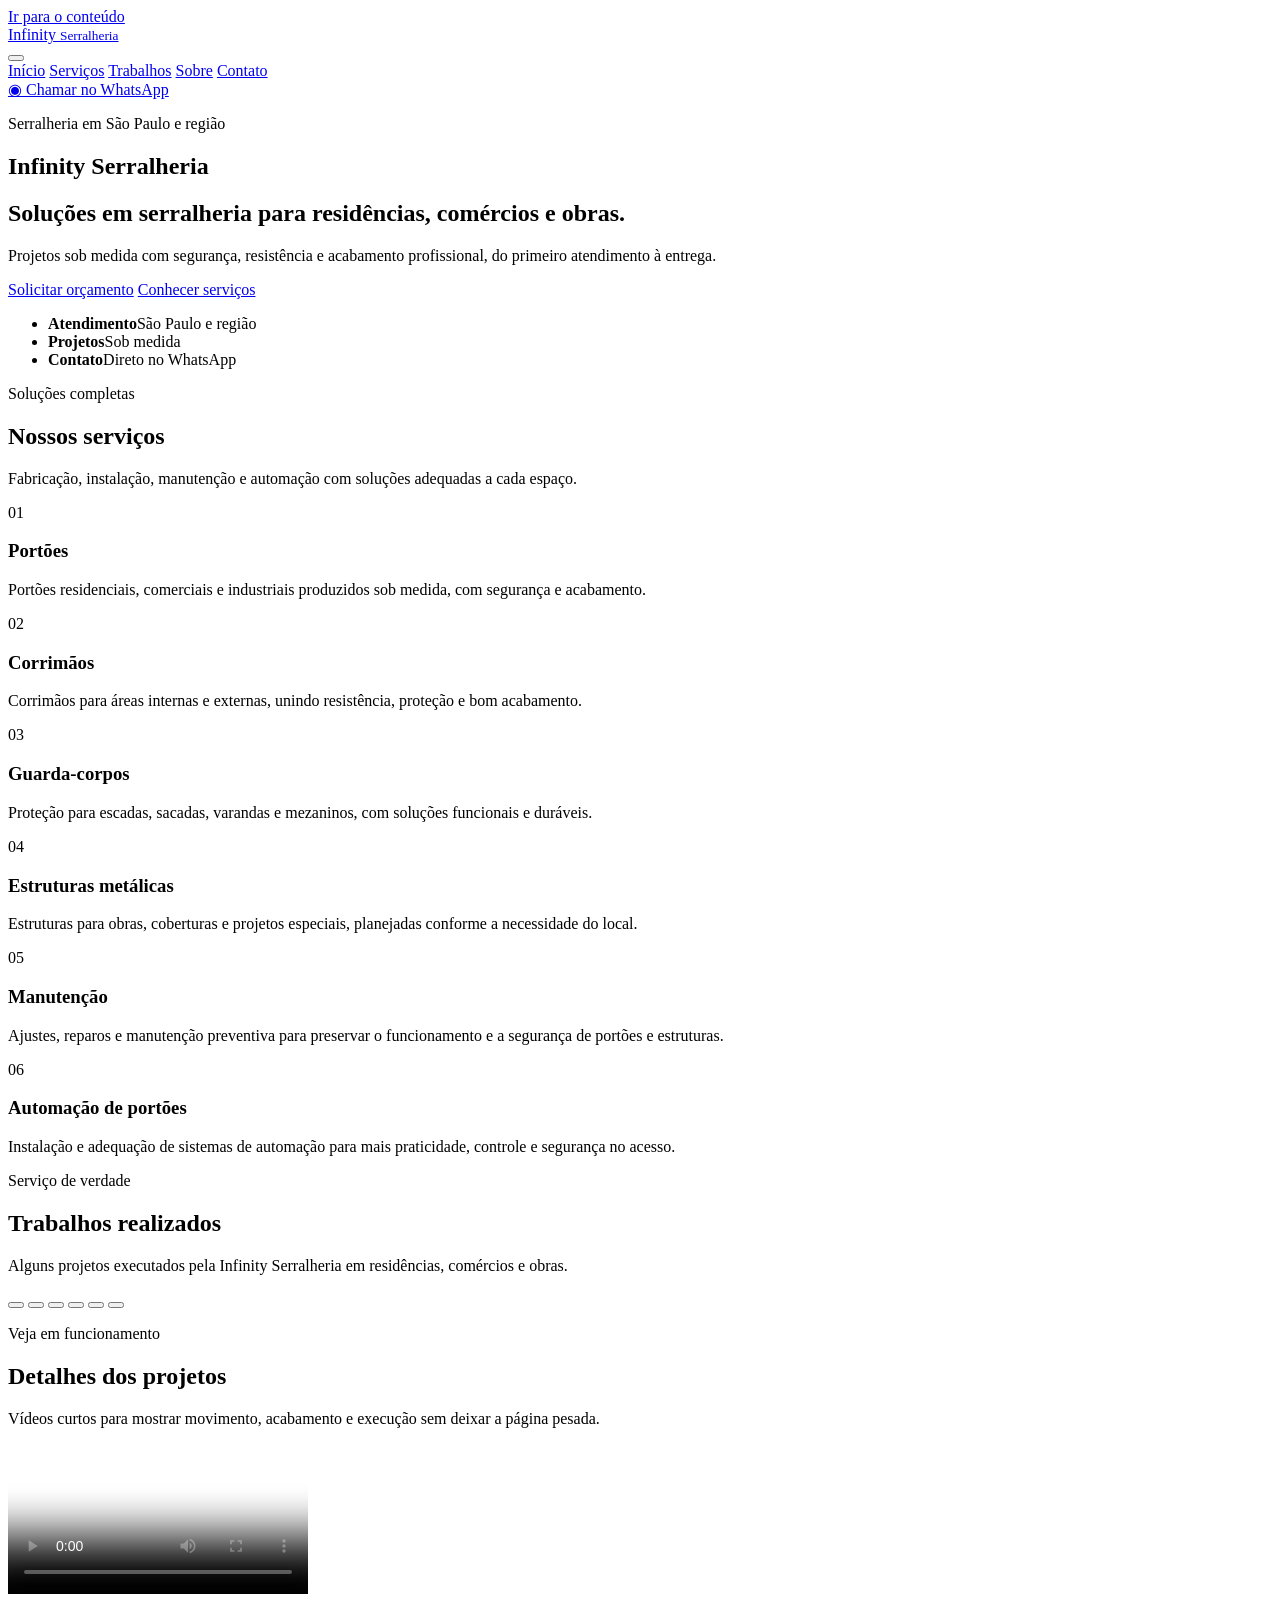
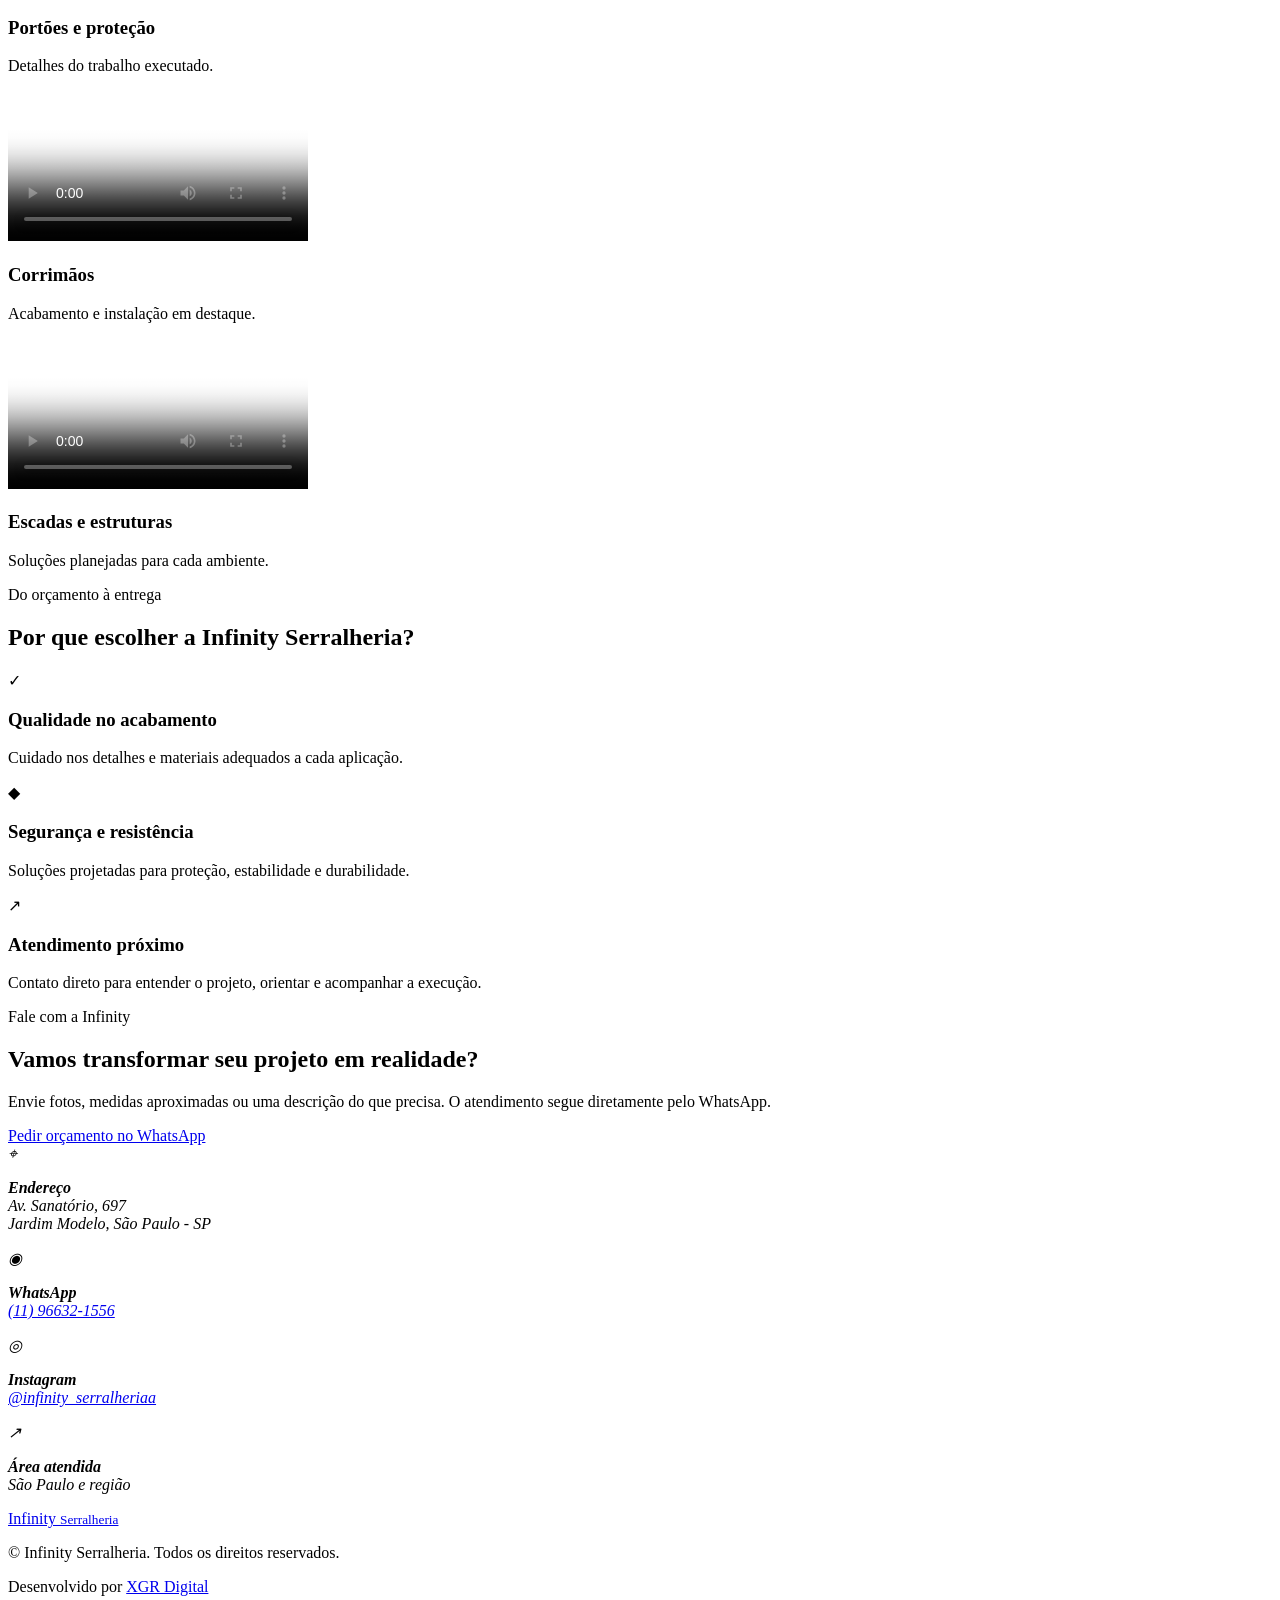
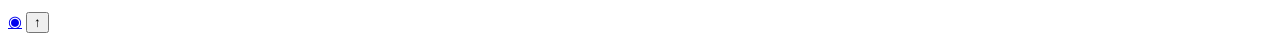
==== infinity-serralheria/index.html @ 60def014 "Cria estrutura inicial do site Infinity Serralheria" ====
<!DOCTYPE html>
<html lang="pt-BR">
<head>
  <meta charset="UTF-8">
  <meta name="viewport" content="width=device-width, initial-scale=1.0">
  <meta name="theme-color" content="#07131d">
  <meta name="description" content="Infinity Serralheria: portões, corrimãos, guarda-corpos, estruturas metálicas, manutenção e automação em São Paulo e região.">
  <meta name="robots" content="index, follow">

  <title>Infinity Serralheria | São Paulo e Região</title>

  <link rel="icon" href="assets/FaviconInfinity.png" type="image/png">
  <link rel="stylesheet" href="styles.css">

  <script type="application/ld+json">
  {
    "@context": "https://schema.org",
    "@type": "HomeAndConstructionBusiness",
    "name": "Infinity Serralheria",
    "image": "assets/LogoInfinity.png",
    "telephone": "+55 11 96632-1556",
    "address": {
      "@type": "PostalAddress",
      "streetAddress": "Av. Sanatório, 697",
      "addressLocality": "São Paulo",
      "addressRegion": "SP",
      "addressCountry": "BR"
    },
    "areaServed": "São Paulo e região",
    "sameAs": [
      "https://www.instagram.com/infinity_serralheriaa/"
    ]
  }
  </script>
</head>
<body>
  <a class="skip-link" href="#conteudo">Ir para o conteúdo</a>

  <header class="site-header" id="inicio">
    <div class="container header-inner">
      <a class="brand" href="#inicio" aria-label="Infinity Serralheria - início">
        <img src="assets/LogoInfinity.png" alt="Infinity Serralheria" onerror="this.style.display='none'; this.nextElementSibling.style.display='block';">
        <span class="brand-fallback">Infinity <small>Serralheria</small></span>
      </a>

      <button class="menu-toggle" type="button" aria-label="Abrir menu" aria-controls="menu-principal" aria-expanded="false">
        <span></span><span></span><span></span>
      </button>

      <nav class="main-nav" id="menu-principal" aria-label="Navegação principal">
        <a href="#inicio">Início</a>
        <a href="#servicos">Serviços</a>
        <a href="#trabalhos">Trabalhos</a>
        <a href="#sobre">Sobre</a>
        <a href="#contato">Contato</a>
      </nav>

      <a class="btn btn-whatsapp header-cta" href="https://wa.me/5511966321556?text=Olá%2C%20vim%20pelo%20site%20da%20Infinity%20Serralheria%20e%20gostaria%20de%20solicitar%20um%20orçamento." target="_blank" rel="noopener noreferrer">
        <span aria-hidden="true">◉</span> Chamar no WhatsApp
      </a>
    </div>
  </header>

  <main id="conteudo">
    <section class="hero" aria-labelledby="hero-title">
      <div class="hero-media" aria-hidden="true"></div>
      <div class="hero-overlay" aria-hidden="true"></div>

      <div class="container hero-content">
        <p class="eyebrow">Serralheria em São Paulo e região</p>
        <h1 id="hero-title">Infinity <span>Serralheria</span></h1>
        <h2>Soluções em serralheria para residências, comércios e obras.</h2>
        <p>Projetos sob medida com segurança, resistência e acabamento profissional, do primeiro atendimento à entrega.</p>

        <div class="hero-actions">
          <a class="btn btn-primary" href="https://wa.me/5511966321556?text=Olá%2C%20gostaria%20de%20solicitar%20um%20orçamento%20com%20a%20Infinity%20Serralheria." target="_blank" rel="noopener noreferrer">Solicitar orçamento</a>
          <a class="btn btn-outline" href="#servicos">Conhecer serviços</a>
        </div>

        <ul class="hero-highlights" aria-label="Diferenciais">
          <li><strong>Atendimento</strong><span>São Paulo e região</span></li>
          <li><strong>Projetos</strong><span>Sob medida</span></li>
          <li><strong>Contato</strong><span>Direto no WhatsApp</span></li>
        </ul>
      </div>
    </section>

    <section class="section services" id="servicos" aria-labelledby="services-title">
      <div class="container">
        <div class="section-heading">
          <p class="eyebrow">Soluções completas</p>
          <h2 id="services-title">Nossos serviços</h2>
          <p>Fabricação, instalação, manutenção e automação com soluções adequadas a cada espaço.</p>
        </div>

        <div class="services-grid">
          <article class="service-card">
            <div class="card-image">
              <img src="assets/portao2.jpg" alt="Portão metálico fabricado pela Infinity Serralheria" loading="lazy" onerror="this.remove(); this.parentElement.classList.add('missing');">
            </div>
            <div class="card-content">
              <span class="service-number">01</span>
              <h3>Portões</h3>
              <p>Portões residenciais, comerciais e industriais produzidos sob medida, com segurança e acabamento.</p>
            </div>
          </article>

          <article class="service-card">
            <div class="card-image">
              <img src="assets/corrimao1.jpg" alt="Corrimão metálico instalado pela Infinity Serralheria" loading="lazy" onerror="this.remove(); this.parentElement.classList.add('missing');">
            </div>
            <div class="card-content">
              <span class="service-number">02</span>
              <h3>Corrimãos</h3>
              <p>Corrimãos para áreas internas e externas, unindo resistência, proteção e bom acabamento.</p>
            </div>
          </article>

          <article class="service-card">
            <div class="card-image">
              <img src="assets/corrimao4.jpg" alt="Guarda-corpo e proteção metálica" loading="lazy" onerror="this.remove(); this.parentElement.classList.add('missing');">
            </div>
            <div class="card-content">
              <span class="service-number">03</span>
              <h3>Guarda-corpos</h3>
              <p>Proteção para escadas, sacadas, varandas e mezaninos, com soluções funcionais e duráveis.</p>
            </div>
          </article>

          <article class="service-card">
            <div class="card-image">
              <img src="assets/predio1.jpg" alt="Estrutura metálica em obra" loading="lazy" onerror="this.remove(); this.parentElement.classList.add('missing');">
            </div>
            <div class="card-content">
              <span class="service-number">04</span>
              <h3>Estruturas metálicas</h3>
              <p>Estruturas para obras, coberturas e projetos especiais, planejadas conforme a necessidade do local.</p>
            </div>
          </article>

          <article class="service-card service-card-wide">
            <div class="card-image">
              <img src="assets/portao6.jpg" alt="Manutenção de portão metálico" loading="lazy" onerror="this.remove(); this.parentElement.classList.add('missing');">
            </div>
            <div class="card-content">
              <span class="service-number">05</span>
              <h3>Manutenção</h3>
              <p>Ajustes, reparos e manutenção preventiva para preservar o funcionamento e a segurança de portões e estruturas.</p>
            </div>
          </article>

          <article class="service-card service-card-wide">
            <div class="card-image">
              <img src="assets/portao1.jpg" alt="Portão automático" loading="lazy" onerror="this.remove(); this.parentElement.classList.add('missing');">
            </div>
            <div class="card-content">
              <span class="service-number">06</span>
              <h3>Automação de portões</h3>
              <p>Instalação e adequação de sistemas de automação para mais praticidade, controle e segurança no acesso.</p>
            </div>
          </article>
        </div>
      </div>
    </section>

    <section class="section work-showcase" id="trabalhos" aria-labelledby="work-title">
      <div class="container">
        <div class="section-heading section-heading-left">
          <p class="eyebrow">Serviço de verdade</p>
          <h2 id="work-title">Trabalhos realizados</h2>
          <p>Alguns projetos executados pela Infinity Serralheria em residências, comércios e obras.</p>
        </div>

        <div class="gallery-grid">
          <button class="gallery-item gallery-item-large" type="button" data-full="assets/portao1.jpg" aria-label="Ampliar foto de portão">
            <img src="assets/portao1.jpg" alt="Portão metálico moderno" loading="lazy" onerror="this.remove(); this.parentElement.classList.add('missing');">
          </button>
          <button class="gallery-item" type="button" data-full="assets/portao3.jpg" aria-label="Ampliar foto de portão">
            <img src="assets/portao3.jpg" alt="Portão residencial" loading="lazy" onerror="this.remove(); this.parentElement.classList.add('missing');">
          </button>
          <button class="gallery-item" type="button" data-full="assets/corrimao2.jpg" aria-label="Ampliar foto de corrimão">
            <img src="assets/corrimao2.jpg" alt="Corrimão em escada" loading="lazy" onerror="this.remove(); this.parentElement.classList.add('missing');">
          </button>
          <button class="gallery-item" type="button" data-full="assets/portao4.jpg" aria-label="Ampliar foto de portão">
            <img src="assets/portao4.jpg" alt="Portão de imóvel em São Paulo" loading="lazy" onerror="this.remove(); this.parentElement.classList.add('missing');">
          </button>
          <button class="gallery-item" type="button" data-full="assets/corrimao3.jpg" aria-label="Ampliar foto de guarda-corpo">
            <img src="assets/corrimao3.jpg" alt="Guarda-corpo metálico" loading="lazy" onerror="this.remove(); this.parentElement.classList.add('missing');">
          </button>
          <button class="gallery-item gallery-item-wide" type="button" data-full="assets/portao5.jpg" aria-label="Ampliar foto de portão">
            <img src="assets/portao5.jpg" alt="Portão e estrutura metálica" loading="lazy" onerror="this.remove(); this.parentElement.classList.add('missing');">
          </button>
        </div>
      </div>
    </section>

    <section class="section video-section" aria-labelledby="video-title">
      <div class="container">
        <div class="section-heading">
          <p class="eyebrow">Veja em funcionamento</p>
          <h2 id="video-title">Detalhes dos projetos</h2>
          <p>Vídeos curtos para mostrar movimento, acabamento e execução sem deixar a página pesada.</p>
        </div>

        <div class="video-grid">
          <article class="video-card">
            <video controls playsinline preload="none" poster="assets/portao2.jpg" aria-label="Vídeo de portão e cerca">
              <source data-src="assets/videocerca.mp4" type="video/mp4">
              Seu navegador não suporta vídeos HTML5.
            </video>
            <div><h3>Portões e proteção</h3><p>Detalhes do trabalho executado.</p></div>
          </article>

          <article class="video-card">
            <video controls playsinline preload="none" poster="assets/corrimao1.jpg" aria-label="Vídeo de corrimão">
              <source data-src="assets/videocorrimao.mp4" type="video/mp4">
              Seu navegador não suporta vídeos HTML5.
            </video>
            <div><h3>Corrimãos</h3><p>Acabamento e instalação em destaque.</p></div>
          </article>

          <article class="video-card">
            <video controls playsinline preload="none" poster="assets/corrimao4.jpg" aria-label="Vídeo de escadas">
              <source data-src="assets/videoescadas.mp4" type="video/mp4">
              Seu navegador não suporta vídeos HTML5.
            </video>
            <div><h3>Escadas e estruturas</h3><p>Soluções planejadas para cada ambiente.</p></div>
          </article>
        </div>
      </div>
    </section>

    <section class="section benefits" id="sobre" aria-labelledby="benefits-title">
      <div class="container">
        <div class="section-heading">
          <p class="eyebrow">Do orçamento à entrega</p>
          <h2 id="benefits-title">Por que escolher a Infinity Serralheria?</h2>
        </div>

        <div class="benefits-grid">
          <article>
            <span class="benefit-icon" aria-hidden="true">✓</span>
            <h3>Qualidade no acabamento</h3>
            <p>Cuidado nos detalhes e materiais adequados a cada aplicação.</p>
          </article>
          <article>
            <span class="benefit-icon" aria-hidden="true">◆</span>
            <h3>Segurança e resistência</h3>
            <p>Soluções projetadas para proteção, estabilidade e durabilidade.</p>
          </article>
          <article>
            <span class="benefit-icon" aria-hidden="true">↗</span>
            <h3>Atendimento próximo</h3>
            <p>Contato direto para entender o projeto, orientar e acompanhar a execução.</p>
          </article>
        </div>
      </div>
    </section>

    <section class="section cta-section" id="contato" aria-labelledby="cta-title">
      <div class="container cta-grid">
        <div>
          <p class="eyebrow">Fale com a Infinity</p>
          <h2 id="cta-title">Vamos transformar seu projeto em realidade?</h2>
          <p>Envie fotos, medidas aproximadas ou uma descrição do que precisa. O atendimento segue diretamente pelo WhatsApp.</p>
          <a class="btn btn-primary btn-large" href="https://wa.me/5511966321556?text=Olá%2C%20vim%20pelo%20site%20da%20Infinity%20Serralheria.%20Gostaria%20de%20solicitar%20um%20orçamento." target="_blank" rel="noopener noreferrer">Pedir orçamento no WhatsApp</a>
        </div>

        <address class="contact-card">
          <div>
            <span aria-hidden="true">⌖</span>
            <p><strong>Endereço</strong><br>Av. Sanatório, 697<br>Jardim Modelo, São Paulo - SP</p>
          </div>
          <div>
            <span aria-hidden="true">◉</span>
            <p><strong>WhatsApp</strong><br><a href="https://wa.me/5511966321556" target="_blank" rel="noopener noreferrer">(11) 96632-1556</a></p>
          </div>
          <div>
            <span aria-hidden="true">◎</span>
            <p><strong>Instagram</strong><br><a href="https://www.instagram.com/infinity_serralheriaa/" target="_blank" rel="noopener noreferrer">@infinity_serralheriaa</a></p>
          </div>
          <div>
            <span aria-hidden="true">↗</span>
            <p><strong>Área atendida</strong><br>São Paulo e região</p>
          </div>
        </address>
      </div>
    </section>
  </main>

  <footer class="site-footer">
    <div class="container footer-inner">
      <a class="brand footer-brand" href="#inicio" aria-label="Voltar ao início">
        <img src="assets/LogoInfinity.png" alt="Infinity Serralheria" onerror="this.style.display='none'; this.nextElementSibling.style.display='block';">
        <span class="brand-fallback">Infinity <small>Serralheria</small></span>
      </a>
      <p>© <span id="current-year"></span> Infinity Serralheria. Todos os direitos reservados.</p>
      <p class="credit">Desenvolvido por <a href="https://xgreat.com.br" target="_blank" rel="noopener noreferrer">XGR Digital</a></p>
    </div>
  </footer>

  <a class="floating-whatsapp" href="https://wa.me/5511966321556?text=Olá%2C%20vim%20pelo%20site%20da%20Infinity%20Serralheria." target="_blank" rel="noopener noreferrer" aria-label="Chamar a Infinity Serralheria no WhatsApp">◉</a>
  <button class="back-to-top" type="button" aria-label="Voltar ao topo">↑</button>

  <dialog class="lightbox" aria-label="Visualização ampliada da imagem">
    <button class="lightbox-close" type="button" aria-label="Fechar imagem">×</button>
    <img src="" alt="Trabalho ampliado da Infinity Serralheria">
  </dialog>

  <script src="script.js"></script>
</body>
</html>
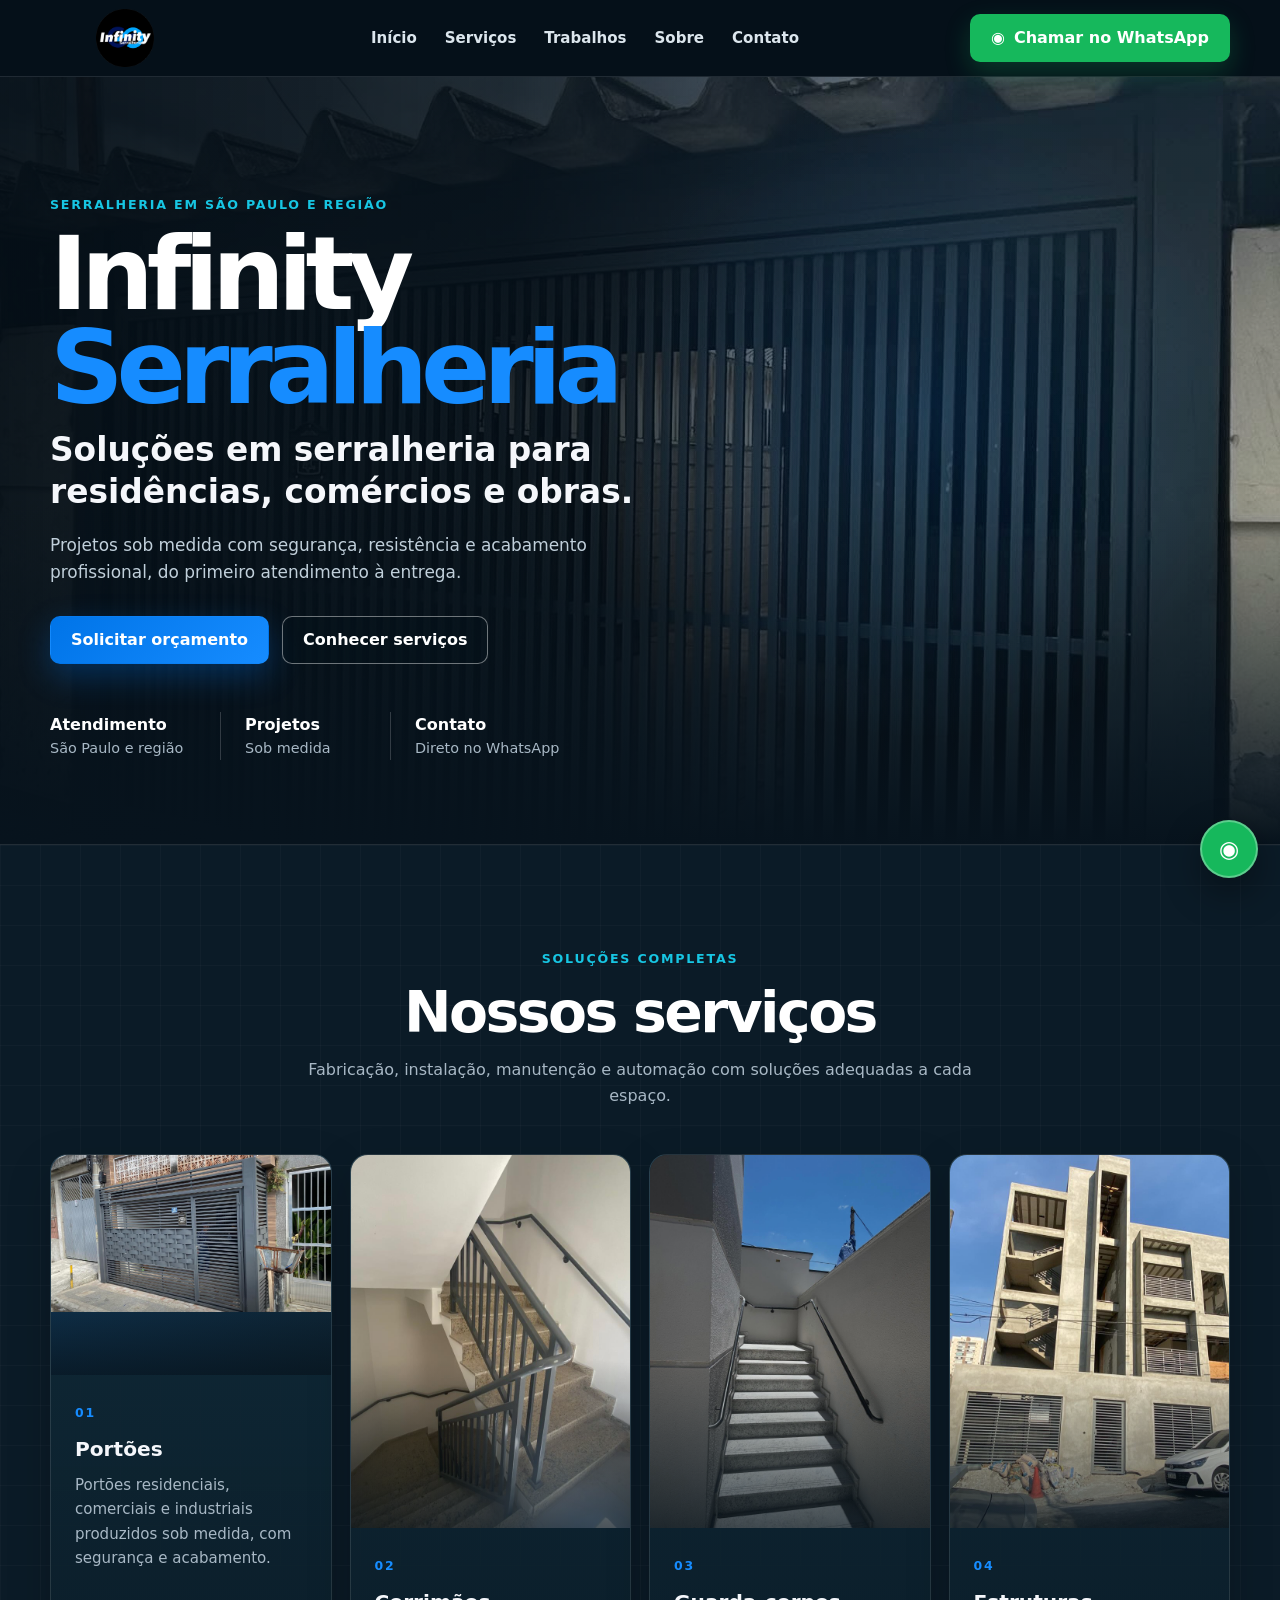
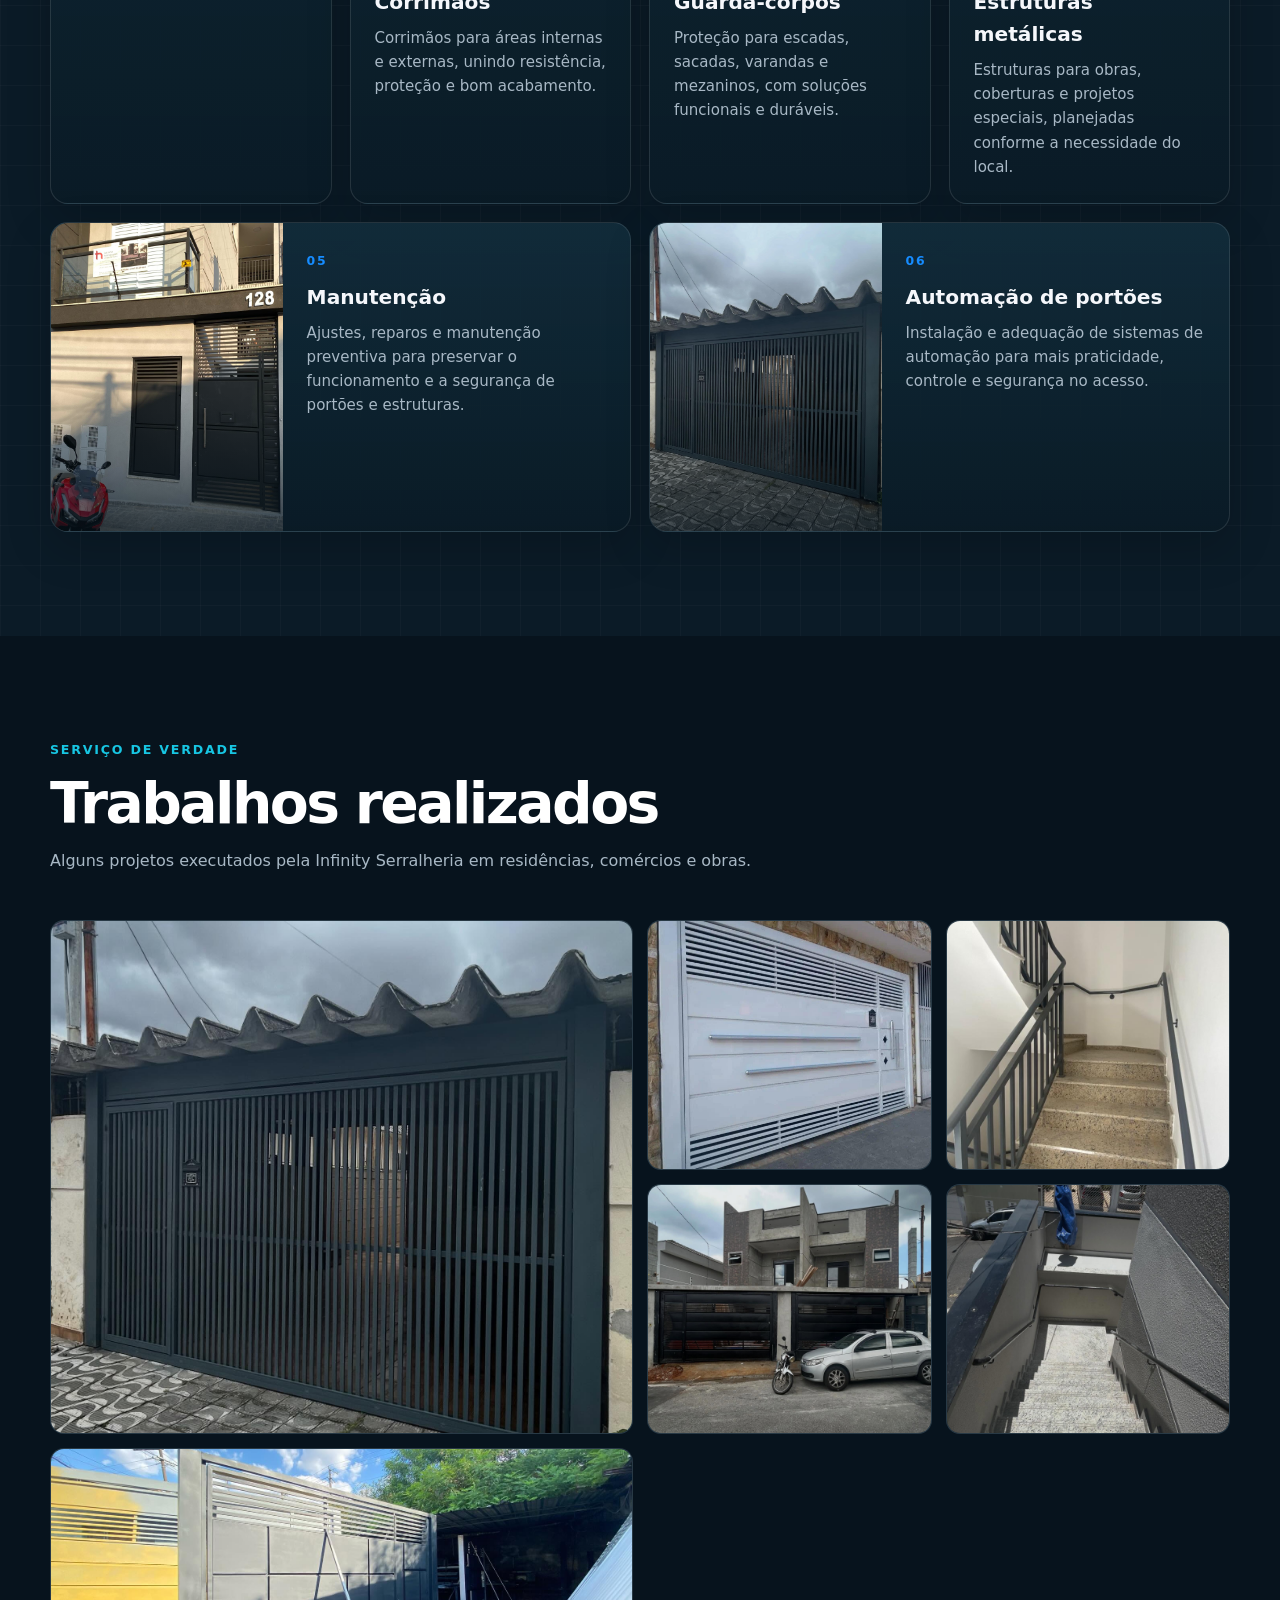
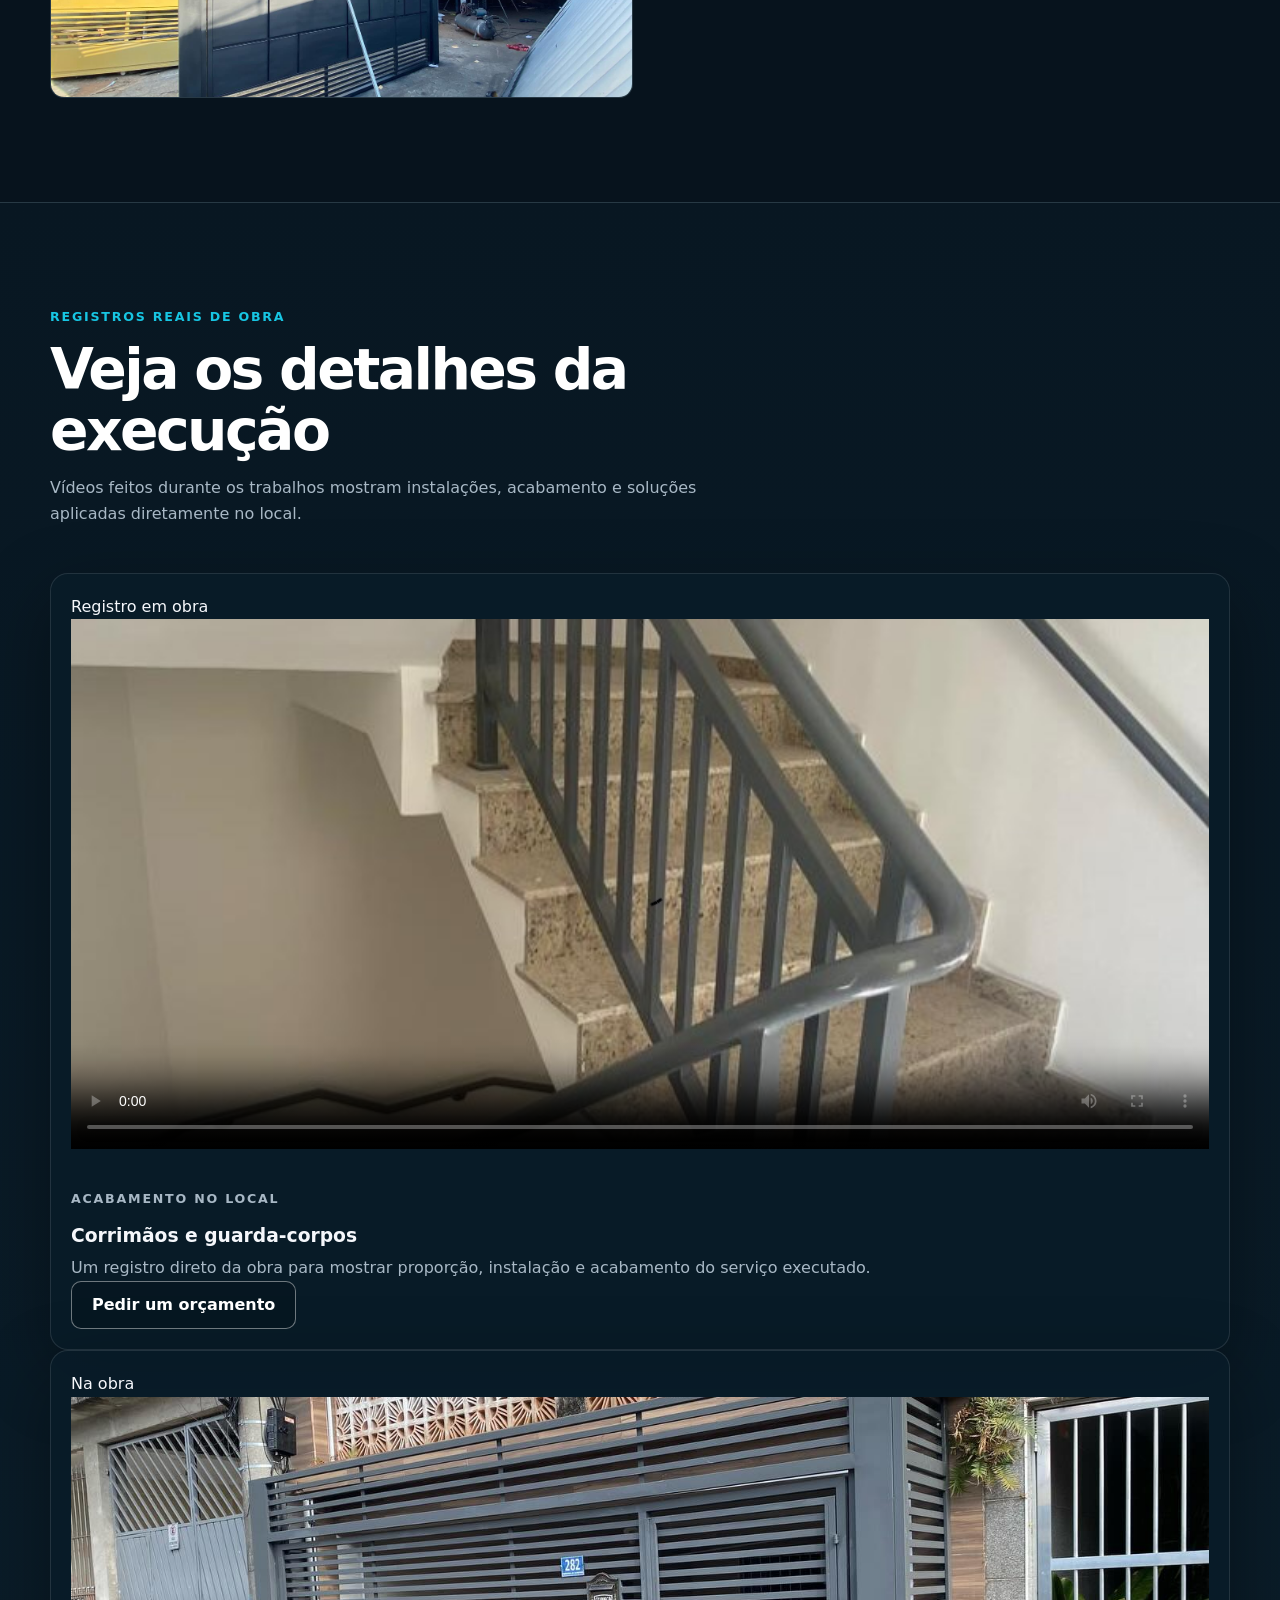
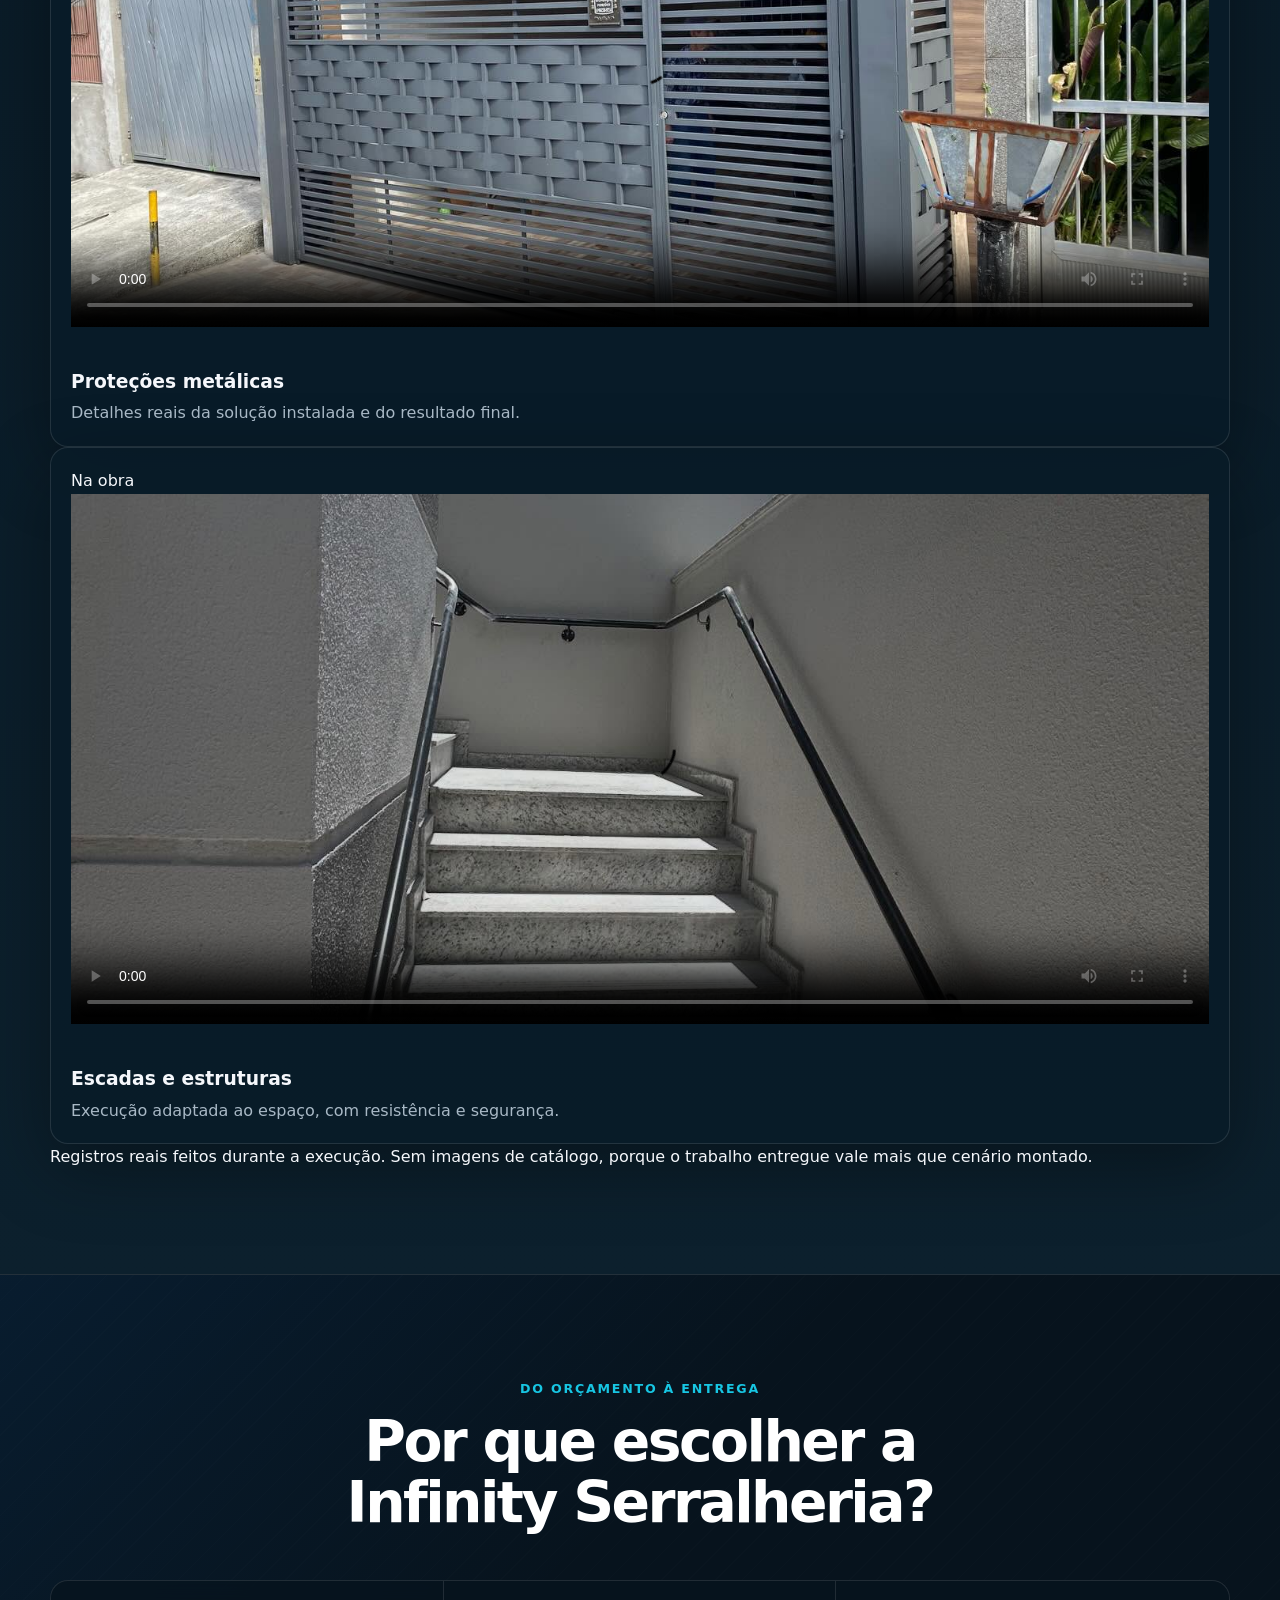
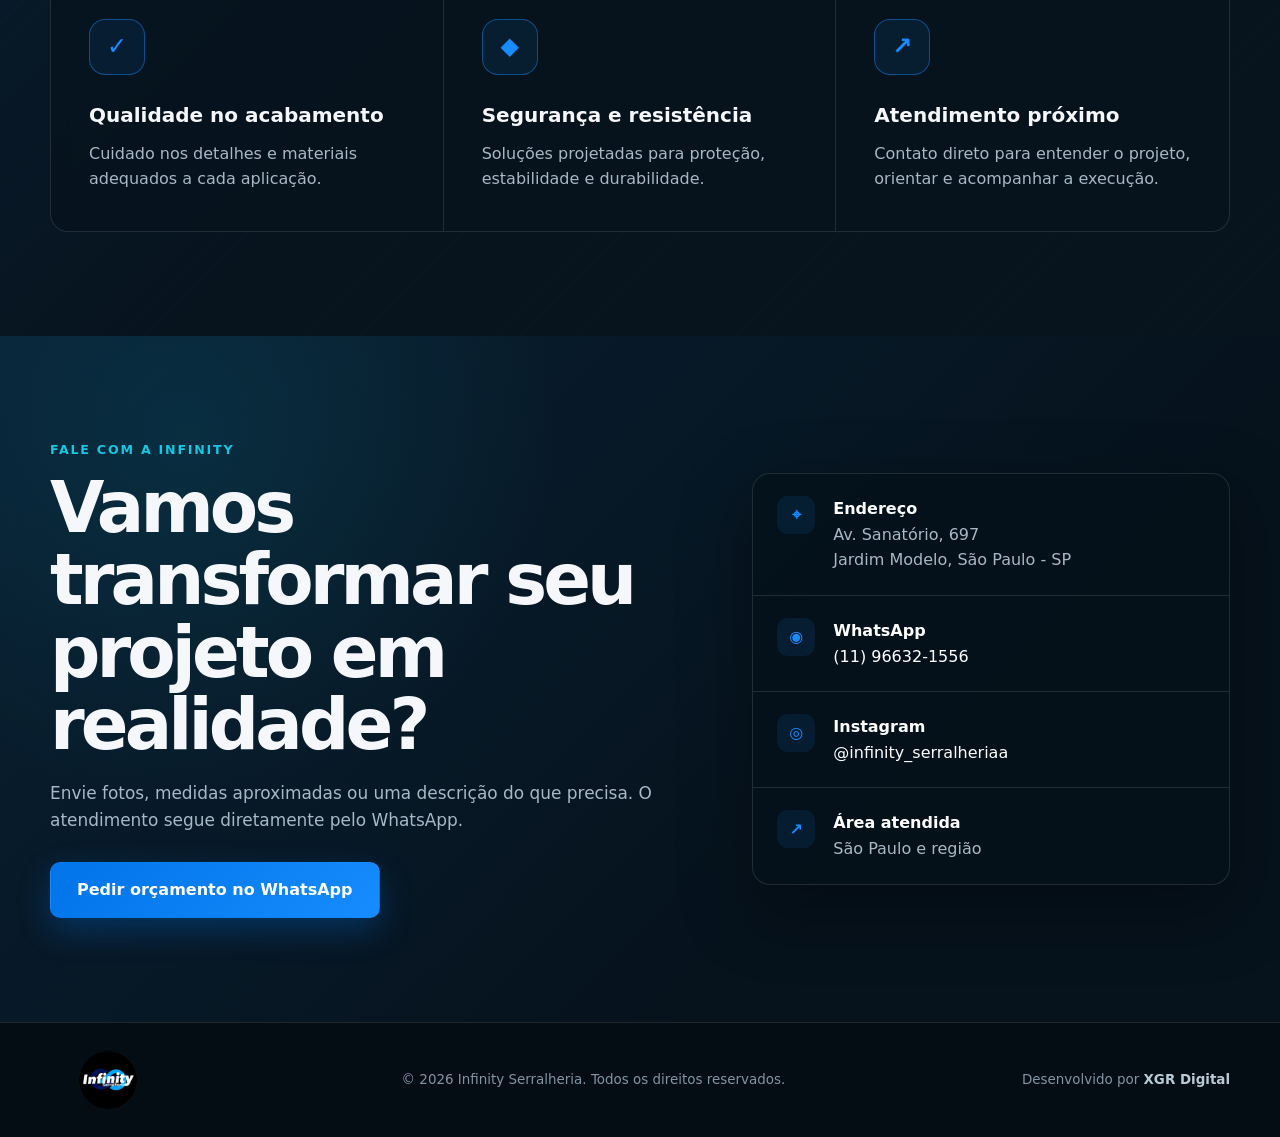
==== commit a735dfb1: "Ajusta apresentação dos vídeos reais de obra" ====
--- a/infinity-serralheria/index.html
+++ b/infinity-serralheria/index.html
@@ -11,6 +11,7 @@
 
   <link rel="icon" href="assets/FaviconInfinity.png" type="image/png">
   <link rel="stylesheet" href="styles.css">
+  <link rel="stylesheet" href="media-overrides.css">
 
   <script type="application/ld+json">
   {
@@ -196,37 +197,61 @@
 
     <section class="section video-section" aria-labelledby="video-title">
       <div class="container">
-        <div class="section-heading">
-          <p class="eyebrow">Veja em funcionamento</p>
-          <h2 id="video-title">Detalhes dos projetos</h2>
-          <p>Vídeos curtos para mostrar movimento, acabamento e execução sem deixar a página pesada.</p>
-        </div>
-
-        <div class="video-grid">
-          <article class="video-card">
-            <video controls playsinline preload="none" poster="assets/portao2.jpg" aria-label="Vídeo de portão e cerca">
-              <source data-src="assets/videocerca.mp4" type="video/mp4">
-              Seu navegador não suporta vídeos HTML5.
-            </video>
-            <div><h3>Portões e proteção</h3><p>Detalhes do trabalho executado.</p></div>
-          </article>
-
-          <article class="video-card">
-            <video controls playsinline preload="none" poster="assets/corrimao1.jpg" aria-label="Vídeo de corrimão">
-              <source data-src="assets/videocorrimao.mp4" type="video/mp4">
-              Seu navegador não suporta vídeos HTML5.
-            </video>
-            <div><h3>Corrimãos</h3><p>Acabamento e instalação em destaque.</p></div>
-          </article>
-
-          <article class="video-card">
-            <video controls playsinline preload="none" poster="assets/corrimao4.jpg" aria-label="Vídeo de escadas">
-              <source data-src="assets/videoescadas.mp4" type="video/mp4">
-              Seu navegador não suporta vídeos HTML5.
-            </video>
-            <div><h3>Escadas e estruturas</h3><p>Soluções planejadas para cada ambiente.</p></div>
-          </article>
-        </div>
+        <div class="section-heading section-heading-left video-heading">
+          <p class="eyebrow">Registros reais de obra</p>
+          <h2 id="video-title">Veja os detalhes da execução</h2>
+          <p>Vídeos feitos durante os trabalhos mostram instalações, acabamento e soluções aplicadas diretamente no local.</p>
+        </div>
+
+        <div class="video-layout">
+          <article class="video-card video-card-featured">
+            <div class="video-frame">
+              <span class="video-badge">Registro em obra</span>
+              <video controls playsinline preload="none" poster="assets/corrimao1.jpg" aria-label="Vídeo mostrando corrimão instalado em obra">
+                <source data-src="assets/videocorrimao.mp4" type="video/mp4">
+                Seu navegador não suporta vídeos HTML5.
+              </video>
+            </div>
+            <div class="video-copy">
+              <p class="eyebrow">Acabamento no local</p>
+              <h3>Corrimãos e guarda-corpos</h3>
+              <p>Um registro direto da obra para mostrar proporção, instalação e acabamento do serviço executado.</p>
+              <a class="btn btn-outline" href="https://wa.me/5511966321556?text=Olá%2C%20vi%20os%20trabalhos%20no%20site%20da%20Infinity%20Serralheria%20e%20gostaria%20de%20pedir%20um%20orçamento." target="_blank" rel="noopener noreferrer">Pedir um orçamento</a>
+            </div>
+          </article>
+
+          <div class="video-side">
+            <article class="video-card video-card-compact">
+              <div class="video-frame">
+                <span class="video-badge">Na obra</span>
+                <video controls playsinline preload="none" poster="assets/portao2.jpg" aria-label="Vídeo mostrando proteção metálica instalada">
+                  <source data-src="assets/videocerca.mp4" type="video/mp4">
+                  Seu navegador não suporta vídeos HTML5.
+                </video>
+              </div>
+              <div class="video-copy">
+                <h3>Proteções metálicas</h3>
+                <p>Detalhes reais da solução instalada e do resultado final.</p>
+              </div>
+            </article>
+
+            <article class="video-card video-card-compact">
+              <div class="video-frame">
+                <span class="video-badge">Na obra</span>
+                <video controls playsinline preload="none" poster="assets/corrimao4.jpg" aria-label="Vídeo mostrando escada e estrutura metálica">
+                  <source data-src="assets/videoescadas.mp4" type="video/mp4">
+                  Seu navegador não suporta vídeos HTML5.
+                </video>
+              </div>
+              <div class="video-copy">
+                <h3>Escadas e estruturas</h3>
+                <p>Execução adaptada ao espaço, com resistência e segurança.</p>
+              </div>
+            </article>
+          </div>
+        </div>
+
+        <p class="video-note">Registros reais feitos durante a execução. Sem imagens de catálogo, porque o trabalho entregue vale mais que cenário montado.</p>
       </div>
     </section>
 
@@ -309,4 +334,4 @@
 
   <script src="script.js"></script>
 </body>
-</html>
+</html>
--- a/infinity-serralheria/styles.css
+++ b/infinity-serralheria/styles.css
@@ -0,0 +1,1097 @@
+:root {
+  --bg: #07131d;
+  --bg-soft: #0b1b27;
+  --panel: #0d202e;
+  --panel-light: #102937;
+  --text: #f5f7fb;
+  --muted: #a8b8c5;
+  --line: rgba(255, 255, 255, 0.11);
+  --blue: #168cff;
+  --blue-strong: #0074e8;
+  --cyan: #17c6e3;
+  --green: #16b85c;
+  --white: #ffffff;
+  --shadow: 0 24px 70px rgba(0, 0, 0, 0.34);
+  --radius: 18px;
+  --container: 1180px;
+}
+
+* {
+  box-sizing: border-box;
+  margin: 0;
+  padding: 0;
+}
+
+html {
+  scroll-behavior: smooth;
+  scroll-padding-top: 84px;
+}
+
+body {
+  min-width: 320px;
+  background: var(--bg);
+  color: var(--text);
+  font-family: Inter, ui-sans-serif, system-ui, -apple-system, BlinkMacSystemFont, "Segoe UI", sans-serif;
+  line-height: 1.6;
+  overflow-x: hidden;
+}
+
+body.menu-open,
+body.lightbox-open {
+  overflow: hidden;
+}
+
+a {
+  color: inherit;
+  text-decoration: none;
+}
+
+img,
+video {
+  display: block;
+  width: 100%;
+}
+
+button,
+a {
+  -webkit-tap-highlight-color: transparent;
+}
+
+button {
+  color: inherit;
+  font: inherit;
+}
+
+.container {
+  width: min(calc(100% - 36px), var(--container));
+  margin-inline: auto;
+}
+
+.skip-link {
+  position: fixed;
+  top: -100px;
+  left: 18px;
+  z-index: 9999;
+  background: var(--white);
+  color: #07131d;
+  padding: 10px 14px;
+  border-radius: 8px;
+}
+
+.skip-link:focus {
+  top: 18px;
+}
+
+.site-header {
+  position: sticky;
+  top: 0;
+  z-index: 1000;
+  min-height: 76px;
+  background: rgba(6, 17, 26, 0.88);
+  border-bottom: 1px solid var(--line);
+  backdrop-filter: blur(18px);
+}
+
+.header-inner {
+  min-height: 76px;
+  display: flex;
+  align-items: center;
+  justify-content: space-between;
+  gap: 24px;
+}
+
+.brand {
+  display: inline-flex;
+  align-items: center;
+  flex: 0 0 auto;
+}
+
+.brand img {
+  width: 150px;
+  max-height: 58px;
+  object-fit: contain;
+}
+
+.brand-fallback {
+  display: none;
+  color: var(--white);
+  font-size: 1.45rem;
+  font-weight: 900;
+  font-style: italic;
+  letter-spacing: -0.04em;
+}
+
+.brand-fallback small {
+  display: block;
+  margin-top: -8px;
+  margin-left: 42px;
+  color: var(--cyan);
+  font-size: 0.56rem;
+  font-style: normal;
+  letter-spacing: 0.05em;
+  text-transform: uppercase;
+}
+
+.main-nav {
+  display: flex;
+  align-items: center;
+  justify-content: center;
+  gap: 28px;
+}
+
+.main-nav a {
+  position: relative;
+  color: #dce6ed;
+  font-size: 0.94rem;
+  font-weight: 700;
+}
+
+.main-nav a::after {
+  content: "";
+  position: absolute;
+  left: 0;
+  right: 100%;
+  bottom: -8px;
+  height: 2px;
+  background: linear-gradient(90deg, var(--blue), var(--cyan));
+  transition: right 0.22s ease;
+}
+
+.main-nav a:hover::after,
+.main-nav a:focus-visible::after {
+  right: 0;
+}
+
+.menu-toggle {
+  display: none;
+  width: 44px;
+  height: 44px;
+  border: 1px solid var(--line);
+  border-radius: 12px;
+  background: rgba(255, 255, 255, 0.05);
+  cursor: pointer;
+}
+
+.menu-toggle span {
+  display: block;
+  width: 21px;
+  height: 2px;
+  margin: 5px auto;
+  border-radius: 99px;
+  background: var(--white);
+  transition: transform 0.2s ease, opacity 0.2s ease;
+}
+
+.btn {
+  display: inline-flex;
+  min-height: 48px;
+  align-items: center;
+  justify-content: center;
+  gap: 9px;
+  padding: 12px 20px;
+  border: 1px solid transparent;
+  border-radius: 10px;
+  font-weight: 800;
+  line-height: 1.15;
+  text-align: center;
+  transition: transform 0.2s ease, border-color 0.2s ease, background 0.2s ease, box-shadow 0.2s ease;
+}
+
+.btn:hover,
+.btn:focus-visible {
+  transform: translateY(-2px);
+}
+
+.btn-primary {
+  color: var(--white);
+  background: linear-gradient(135deg, var(--blue-strong), var(--blue));
+  box-shadow: 0 12px 32px rgba(0, 116, 232, 0.3);
+}
+
+.btn-primary:hover,
+.btn-primary:focus-visible {
+  box-shadow: 0 15px 36px rgba(0, 116, 232, 0.42);
+}
+
+.btn-outline {
+  color: var(--white);
+  border-color: rgba(255, 255, 255, 0.42);
+  background: rgba(5, 18, 28, 0.45);
+}
+
+.btn-outline:hover,
+.btn-outline:focus-visible {
+  border-color: var(--cyan);
+  background: rgba(23, 198, 227, 0.08);
+}
+
+.btn-whatsapp {
+  color: var(--white);
+  background: var(--green);
+  box-shadow: 0 10px 26px rgba(22, 184, 92, 0.24);
+}
+
+.btn-large {
+  min-height: 56px;
+  padding-inline: 26px;
+}
+
+.hero {
+  position: relative;
+  min-height: 720px;
+  display: flex;
+  align-items: center;
+  isolation: isolate;
+  overflow: hidden;
+  border-bottom: 1px solid var(--line);
+}
+
+.hero-media {
+  position: absolute;
+  inset: 0;
+  z-index: -3;
+  background:
+    linear-gradient(90deg, rgba(4, 14, 22, 0.95) 0%, rgba(4, 14, 22, 0.83) 40%, rgba(4, 14, 22, 0.2) 78%),
+    url("assets/portao1.jpg") center / cover no-repeat,
+    linear-gradient(135deg, #0d2231, #06101a);
+}
+
+.hero-overlay {
+  position: absolute;
+  inset: 0;
+  z-index: -2;
+  background:
+    radial-gradient(circle at 72% 44%, rgba(22, 140, 255, 0.14), transparent 32%),
+    linear-gradient(180deg, transparent 55%, var(--bg) 100%);
+}
+
+.hero-content {
+  padding-block: 118px 84px;
+}
+
+.hero-content > * {
+  max-width: 690px;
+}
+
+.eyebrow {
+  margin-bottom: 12px;
+  color: var(--cyan);
+  font-size: 0.79rem;
+  font-weight: 900;
+  letter-spacing: 0.14em;
+  text-transform: uppercase;
+}
+
+.hero h1 {
+  margin-bottom: 14px;
+  color: var(--white);
+  font-size: clamp(3.4rem, 8vw, 6.7rem);
+  line-height: 0.92;
+  letter-spacing: -0.07em;
+}
+
+.hero h1 span {
+  display: block;
+  color: var(--blue);
+}
+
+.hero h2 {
+  max-width: 650px;
+  margin-bottom: 18px;
+  font-size: clamp(1.35rem, 2.8vw, 2.05rem);
+  line-height: 1.28;
+}
+
+.hero-content > p:not(.eyebrow) {
+  max-width: 590px;
+  color: #c0cfda;
+  font-size: 1.06rem;
+}
+
+.hero-actions {
+  display: flex;
+  flex-wrap: wrap;
+  gap: 13px;
+  margin-top: 30px;
+}
+
+.hero-highlights {
+  display: flex;
+  flex-wrap: wrap;
+  gap: 0;
+  margin-top: 48px;
+  list-style: none;
+}
+
+.hero-highlights li {
+  min-width: 170px;
+  padding: 0 24px;
+  border-left: 1px solid rgba(255, 255, 255, 0.18);
+}
+
+.hero-highlights li:first-child {
+  padding-left: 0;
+  border-left: 0;
+}
+
+.hero-highlights strong,
+.hero-highlights span {
+  display: block;
+}
+
+.hero-highlights strong {
+  color: var(--white);
+}
+
+.hero-highlights span {
+  color: var(--muted);
+  font-size: 0.9rem;
+}
+
+.section {
+  position: relative;
+  padding-block: 104px;
+}
+
+.section-heading {
+  max-width: 720px;
+  margin: 0 auto 46px;
+  text-align: center;
+}
+
+.section-heading-left {
+  margin-inline: 0;
+  text-align: left;
+}
+
+.section-heading h2 {
+  margin-bottom: 14px;
+  color: var(--white);
+  font-size: clamp(2rem, 5vw, 3.55rem);
+  line-height: 1.08;
+  letter-spacing: -0.045em;
+}
+
+.section-heading p:not(.eyebrow) {
+  color: var(--muted);
+}
+
+.services {
+  background:
+    linear-gradient(rgba(255, 255, 255, 0.025) 1px, transparent 1px),
+    linear-gradient(90deg, rgba(255, 255, 255, 0.025) 1px, transparent 1px),
+    var(--bg-soft);
+  background-size: 40px 40px;
+}
+
+.services-grid {
+  display: grid;
+  grid-template-columns: repeat(12, minmax(0, 1fr));
+  gap: 18px;
+}
+
+.service-card {
+  grid-column: span 3;
+  min-height: 100%;
+  overflow: hidden;
+  border: 1px solid var(--line);
+  border-radius: var(--radius);
+  background: linear-gradient(180deg, rgba(18, 45, 60, 0.88), rgba(10, 27, 38, 0.98));
+  box-shadow: 0 16px 45px rgba(0, 0, 0, 0.18);
+  transition: transform 0.25s ease, border-color 0.25s ease;
+}
+
+.service-card:hover {
+  transform: translateY(-6px);
+  border-color: rgba(22, 140, 255, 0.5);
+}
+
+.service-card-wide {
+  grid-column: span 6;
+  display: grid;
+  grid-template-columns: minmax(180px, 0.8fr) 1.2fr;
+}
+
+.card-image {
+  position: relative;
+  min-height: 220px;
+  overflow: hidden;
+  background:
+    linear-gradient(135deg, rgba(22, 140, 255, 0.2), transparent),
+    #102838;
+}
+
+.card-image::after {
+  content: "";
+  position: absolute;
+  inset: auto 0 0;
+  height: 45%;
+  background: linear-gradient(transparent, rgba(6, 18, 27, 0.72));
+  pointer-events: none;
+}
+
+.card-image img {
+  height: 100%;
+  object-fit: cover;
+  transition: transform 0.45s ease;
+}
+
+.service-card:hover .card-image img {
+  transform: scale(1.045);
+}
+
+.card-image.missing::before,
+.gallery-item.missing::before {
+  content: "Imagem do projeto";
+  position: absolute;
+  inset: 0;
+  display: grid;
+  place-items: center;
+  color: #7690a1;
+  font-weight: 800;
+}
+
+.card-content {
+  padding: 24px;
+}
+
+.service-number {
+  display: inline-block;
+  margin-bottom: 10px;
+  color: var(--blue);
+  font-size: 0.78rem;
+  font-weight: 900;
+  letter-spacing: 0.14em;
+}
+
+.card-content h3 {
+  margin-bottom: 8px;
+  font-size: 1.26rem;
+}
+
+.card-content p {
+  color: var(--muted);
+  font-size: 0.94rem;
+}
+
+.work-showcase {
+  background: var(--bg);
+}
+
+.gallery-grid {
+  display: grid;
+  grid-template-columns: repeat(4, minmax(0, 1fr));
+  grid-auto-rows: 250px;
+  gap: 14px;
+}
+
+.gallery-item {
+  position: relative;
+  overflow: hidden;
+  border: 1px solid var(--line);
+  border-radius: 14px;
+  background: var(--panel);
+  cursor: zoom-in;
+}
+
+.gallery-item::after {
+  content: "+";
+  position: absolute;
+  right: 16px;
+  bottom: 16px;
+  width: 38px;
+  height: 38px;
+  display: grid;
+  place-items: center;
+  border: 1px solid rgba(255, 255, 255, 0.2);
+  border-radius: 50%;
+  background: rgba(4, 14, 22, 0.72);
+  color: var(--white);
+  font-size: 1.35rem;
+  opacity: 0;
+  transform: translateY(8px);
+  transition: opacity 0.2s ease, transform 0.2s ease;
+}
+
+.gallery-item:hover::after,
+.gallery-item:focus-visible::after {
+  opacity: 1;
+  transform: translateY(0);
+}
+
+.gallery-item-large {
+  grid-column: span 2;
+  grid-row: span 2;
+}
+
+.gallery-item-wide {
+  grid-column: span 2;
+}
+
+.gallery-item img {
+  height: 100%;
+  object-fit: cover;
+  transition: transform 0.45s ease, filter 0.3s ease;
+}
+
+.gallery-item:hover img {
+  transform: scale(1.05);
+  filter: contrast(1.06);
+}
+
+.video-section {
+  background: linear-gradient(180deg, #081722, #0c202d);
+  border-block: 1px solid var(--line);
+}
+
+.video-grid {
+  display: grid;
+  grid-template-columns: repeat(3, minmax(0, 1fr));
+  gap: 18px;
+}
+
+.video-card {
+  overflow: hidden;
+  border: 1px solid var(--line);
+  border-radius: var(--radius);
+  background: rgba(9, 28, 40, 0.88);
+  box-shadow: var(--shadow);
+}
+
+.video-card video {
+  aspect-ratio: 9 / 12;
+  max-height: 530px;
+  background: #02070b;
+  object-fit: cover;
+}
+
+.video-card > div {
+  padding: 20px;
+}
+
+.video-card h3 {
+  margin-bottom: 4px;
+}
+
+.video-card p {
+  color: var(--muted);
+}
+
+.benefits {
+  overflow: hidden;
+  background:
+    linear-gradient(135deg, rgba(22, 140, 255, 0.08), transparent 45%),
+    #07131d;
+}
+
+.benefits::before {
+  content: "";
+  position: absolute;
+  inset: 0;
+  opacity: 0.12;
+  background-image: repeating-linear-gradient(135deg, transparent 0 18px, rgba(255, 255, 255, 0.08) 18px 19px);
+  pointer-events: none;
+}
+
+.benefits-grid {
+  position: relative;
+  display: grid;
+  grid-template-columns: repeat(3, minmax(0, 1fr));
+  border: 1px solid var(--line);
+  border-radius: var(--radius);
+  background: rgba(7, 20, 30, 0.78);
+  backdrop-filter: blur(10px);
+}
+
+.benefits-grid article {
+  min-height: 250px;
+  padding: 38px;
+  border-right: 1px solid var(--line);
+}
+
+.benefits-grid article:last-child {
+  border-right: 0;
+}
+
+.benefit-icon {
+  width: 56px;
+  height: 56px;
+  display: grid;
+  place-items: center;
+  margin-bottom: 24px;
+  border: 1px solid rgba(22, 140, 255, 0.45);
+  border-radius: 16px;
+  background: rgba(22, 140, 255, 0.09);
+  color: var(--blue);
+  font-size: 1.5rem;
+  font-weight: 900;
+}
+
+.benefits-grid h3 {
+  margin-bottom: 10px;
+  font-size: 1.25rem;
+}
+
+.benefits-grid p {
+  color: var(--muted);
+}
+
+.cta-section {
+  background:
+    radial-gradient(circle at 15% 15%, rgba(23, 198, 227, 0.1), transparent 30%),
+    linear-gradient(135deg, #082033, #06121c 70%);
+}
+
+.cta-grid {
+  display: grid;
+  grid-template-columns: 1.15fr 0.85fr;
+  align-items: center;
+  gap: 56px;
+}
+
+.cta-grid h2 {
+  max-width: 700px;
+  margin-bottom: 18px;
+  font-size: clamp(2.4rem, 5.5vw, 4.6rem);
+  line-height: 1.03;
+  letter-spacing: -0.055em;
+}
+
+.cta-grid > div > p:not(.eyebrow) {
+  max-width: 670px;
+  margin-bottom: 28px;
+  color: var(--muted);
+  font-size: 1.06rem;
+}
+
+.contact-card {
+  display: grid;
+  gap: 0;
+  overflow: hidden;
+  border: 1px solid var(--line);
+  border-radius: var(--radius);
+  background: rgba(5, 17, 26, 0.72);
+  box-shadow: var(--shadow);
+  font-style: normal;
+}
+
+.contact-card > div {
+  display: grid;
+  grid-template-columns: 42px 1fr;
+  gap: 14px;
+  align-items: start;
+  padding: 22px 24px;
+  border-bottom: 1px solid var(--line);
+}
+
+.contact-card > div:last-child {
+  border-bottom: 0;
+}
+
+.contact-card > div > span {
+  width: 38px;
+  height: 38px;
+  display: grid;
+  place-items: center;
+  border-radius: 11px;
+  background: rgba(22, 140, 255, 0.1);
+  color: var(--blue);
+  font-weight: 900;
+}
+
+.contact-card p {
+  color: var(--muted);
+}
+
+.contact-card strong,
+.contact-card a {
+  color: var(--white);
+}
+
+.contact-card a:hover,
+.contact-card a:focus-visible {
+  color: var(--cyan);
+}
+
+.site-footer {
+  padding-block: 28px;
+  border-top: 1px solid var(--line);
+  background: #040d14;
+}
+
+.footer-inner {
+  display: grid;
+  grid-template-columns: auto 1fr auto;
+  align-items: center;
+  gap: 28px;
+}
+
+.footer-brand img {
+  width: 115px;
+}
+
+.footer-inner p {
+  color: #8094a4;
+  font-size: 0.84rem;
+  text-align: center;
+}
+
+.credit a {
+  color: #b8cad6;
+  font-weight: 800;
+}
+
+.floating-whatsapp {
+  position: fixed;
+  right: 22px;
+  bottom: 22px;
+  z-index: 900;
+  width: 58px;
+  height: 58px;
+  display: grid;
+  place-items: center;
+  border: 2px solid rgba(255, 255, 255, 0.3);
+  border-radius: 50%;
+  background: var(--green);
+  color: var(--white);
+  box-shadow: 0 15px 36px rgba(0, 0, 0, 0.38);
+  font-size: 1.45rem;
+  font-weight: 900;
+  transition: transform 0.2s ease;
+}
+
+.floating-whatsapp:hover,
+.floating-whatsapp:focus-visible {
+  transform: translateY(-4px) scale(1.03);
+}
+
+.back-to-top {
+  position: fixed;
+  right: 29px;
+  bottom: 92px;
+  z-index: 850;
+  width: 44px;
+  height: 44px;
+  display: grid;
+  place-items: center;
+  border: 1px solid var(--line);
+  border-radius: 50%;
+  background: rgba(6, 18, 27, 0.86);
+  color: var(--white);
+  cursor: pointer;
+  opacity: 0;
+  pointer-events: none;
+  transform: translateY(12px);
+  transition: opacity 0.2s ease, transform 0.2s ease;
+}
+
+.back-to-top.visible {
+  opacity: 1;
+  pointer-events: auto;
+  transform: translateY(0);
+}
+
+.lightbox {
+  width: min(94vw, 1100px);
+  max-height: 92vh;
+  margin: auto;
+  padding: 0;
+  overflow: visible;
+  border: 1px solid rgba(255, 255, 255, 0.16);
+  border-radius: 16px;
+  background: #02070b;
+  box-shadow: var(--shadow);
+}
+
+.lightbox::backdrop {
+  background: rgba(0, 0, 0, 0.86);
+  backdrop-filter: blur(6px);
+}
+
+.lightbox img {
+  max-height: 88vh;
+  object-fit: contain;
+  border-radius: 16px;
+}
+
+.lightbox-close {
+  position: absolute;
+  top: -16px;
+  right: -16px;
+  z-index: 2;
+  width: 42px;
+  height: 42px;
+  border: 1px solid rgba(255, 255, 255, 0.2);
+  border-radius: 50%;
+  background: #0c1a24;
+  color: var(--white);
+  cursor: pointer;
+  font-size: 1.5rem;
+}
+
+:focus-visible {
+  outline: 3px solid rgba(23, 198, 227, 0.7);
+  outline-offset: 4px;
+}
+
+@media (max-width: 1020px) {
+  .header-cta {
+    display: none;
+  }
+
+  .service-card {
+    grid-column: span 6;
+  }
+
+  .service-card-wide {
+    grid-column: span 6;
+    display: block;
+  }
+
+  .gallery-grid {
+    grid-template-columns: repeat(2, minmax(0, 1fr));
+  }
+
+  .video-grid,
+  .benefits-grid {
+    grid-template-columns: 1fr;
+  }
+
+  .video-card {
+    display: grid;
+    grid-template-columns: minmax(240px, 0.8fr) 1.2fr;
+    align-items: center;
+  }
+
+  .video-card video {
+    max-height: 360px;
+  }
+
+  .benefits-grid article {
+    min-height: auto;
+    border-right: 0;
+    border-bottom: 1px solid var(--line);
+  }
+
+  .benefits-grid article:last-child {
+    border-bottom: 0;
+  }
+
+  .cta-grid {
+    grid-template-columns: 1fr;
+  }
+}
+
+@media (max-width: 780px) {
+  .site-header,
+  .header-inner {
+    min-height: 68px;
+  }
+
+  .brand img {
+    width: 125px;
+  }
+
+  .menu-toggle {
+    display: block;
+    order: 3;
+  }
+
+  .main-nav {
+    position: fixed;
+    inset: 68px 0 auto;
+    display: grid;
+    gap: 0;
+    padding: 12px 18px 22px;
+    border-bottom: 1px solid var(--line);
+    background: rgba(4, 14, 22, 0.98);
+    box-shadow: 0 28px 44px rgba(0, 0, 0, 0.42);
+    transform: translateY(-130%);
+    visibility: hidden;
+    opacity: 0;
+    transition: transform 0.24s ease, opacity 0.2s ease, visibility 0.2s ease;
+  }
+
+  .main-nav.open {
+    transform: translateY(0);
+    visibility: visible;
+    opacity: 1;
+  }
+
+  .main-nav a {
+    padding: 16px 6px;
+    border-bottom: 1px solid var(--line);
+  }
+
+  .main-nav a:last-child {
+    border-bottom: 0;
+  }
+
+  .main-nav a::after {
+    display: none;
+  }
+
+  .menu-toggle[aria-expanded="true"] span:nth-child(1) {
+    transform: translateY(7px) rotate(45deg);
+  }
+
+  .menu-toggle[aria-expanded="true"] span:nth-child(2) {
+    opacity: 0;
+  }
+
+  .menu-toggle[aria-expanded="true"] span:nth-child(3) {
+    transform: translateY(-7px) rotate(-45deg);
+  }
+
+  .hero {
+    min-height: 650px;
+  }
+
+  .hero-media {
+    background:
+      linear-gradient(180deg, rgba(4, 14, 22, 0.55), rgba(4, 14, 22, 0.97) 78%),
+      url("assets/portao1.jpg") 62% center / cover no-repeat,
+      linear-gradient(135deg, #0d2231, #06101a);
+  }
+
+  .hero-content {
+    align-self: end;
+    padding-block: 138px 58px;
+  }
+
+  .hero h1 {
+    font-size: clamp(3rem, 16vw, 5rem);
+  }
+
+  .hero h2 {
+    font-size: 1.25rem;
+  }
+
+  .hero-actions {
+    display: grid;
+  }
+
+  .hero-actions .btn {
+    width: 100%;
+  }
+
+  .hero-highlights {
+    display: grid;
+    grid-template-columns: repeat(3, 1fr);
+    width: 100%;
+  }
+
+  .hero-highlights li {
+    min-width: 0;
+    padding-inline: 10px;
+    text-align: center;
+  }
+
+  .hero-highlights strong {
+    font-size: 0.86rem;
+  }
+
+  .hero-highlights span {
+    font-size: 0.72rem;
+  }
+
+  .section {
+    padding-block: 76px;
+  }
+
+  .services-grid {
+    display: grid;
+    grid-template-columns: 1fr;
+  }
+
+  .service-card,
+  .service-card-wide {
+    grid-column: auto;
+  }
+
+  .gallery-grid {
+    grid-auto-rows: 210px;
+  }
+
+  .video-card {
+    display: block;
+  }
+
+  .video-card video {
+    aspect-ratio: 9 / 11;
+    max-height: 520px;
+  }
+
+  .footer-inner {
+    grid-template-columns: 1fr;
+    justify-items: center;
+  }
+
+  .footer-inner p {
+    text-align: center;
+  }
+}
+
+@media (max-width: 520px) {
+  .container {
+    width: min(calc(100% - 26px), var(--container));
+  }
+
+  .hero-highlights {
+    gap: 10px;
+  }
+
+  .hero-highlights li {
+    padding: 10px 6px;
+    border: 1px solid var(--line);
+    border-radius: 10px;
+    background: rgba(255, 255, 255, 0.03);
+  }
+
+  .hero-highlights li:first-child {
+    border-left: 1px solid var(--line);
+  }
+
+  .gallery-grid {
+    grid-template-columns: 1fr;
+    grid-auto-rows: 260px;
+  }
+
+  .gallery-item-large,
+  .gallery-item-wide {
+    grid-column: auto;
+    grid-row: auto;
+  }
+
+  .benefits-grid article {
+    padding: 28px 24px;
+  }
+
+  .contact-card > div {
+    padding: 18px;
+  }
+
+  .floating-whatsapp {
+    right: 15px;
+    bottom: 15px;
+  }
+
+  .back-to-top {
+    right: 22px;
+    bottom: 84px;
+  }
+}
+
+@media (prefers-reduced-motion: reduce) {
+  html {
+    scroll-behavior: auto;
+  }
+
+  *,
+  *::before,
+  *::after {
+    animation-duration: 0.01ms !important;
+    animation-iteration-count: 1 !important;
+    transition-duration: 0.01ms !important;
+  }
+}
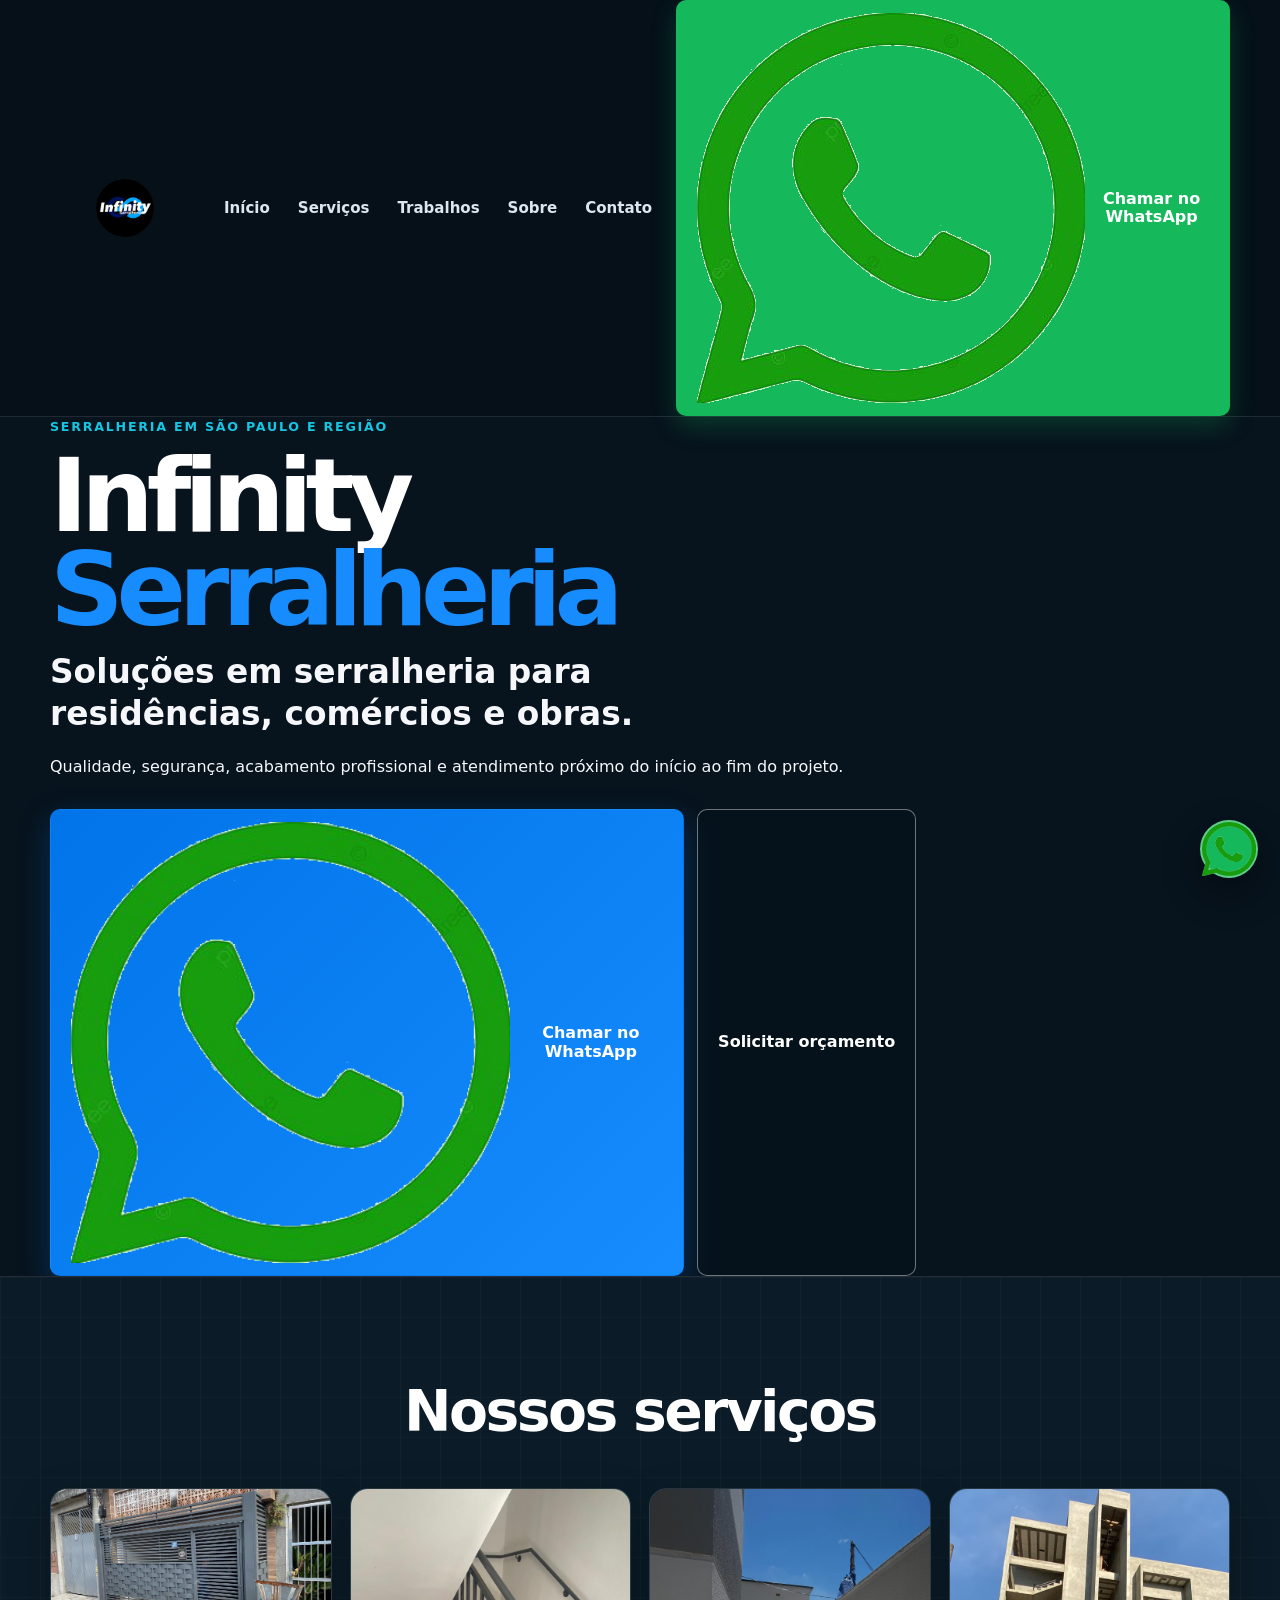
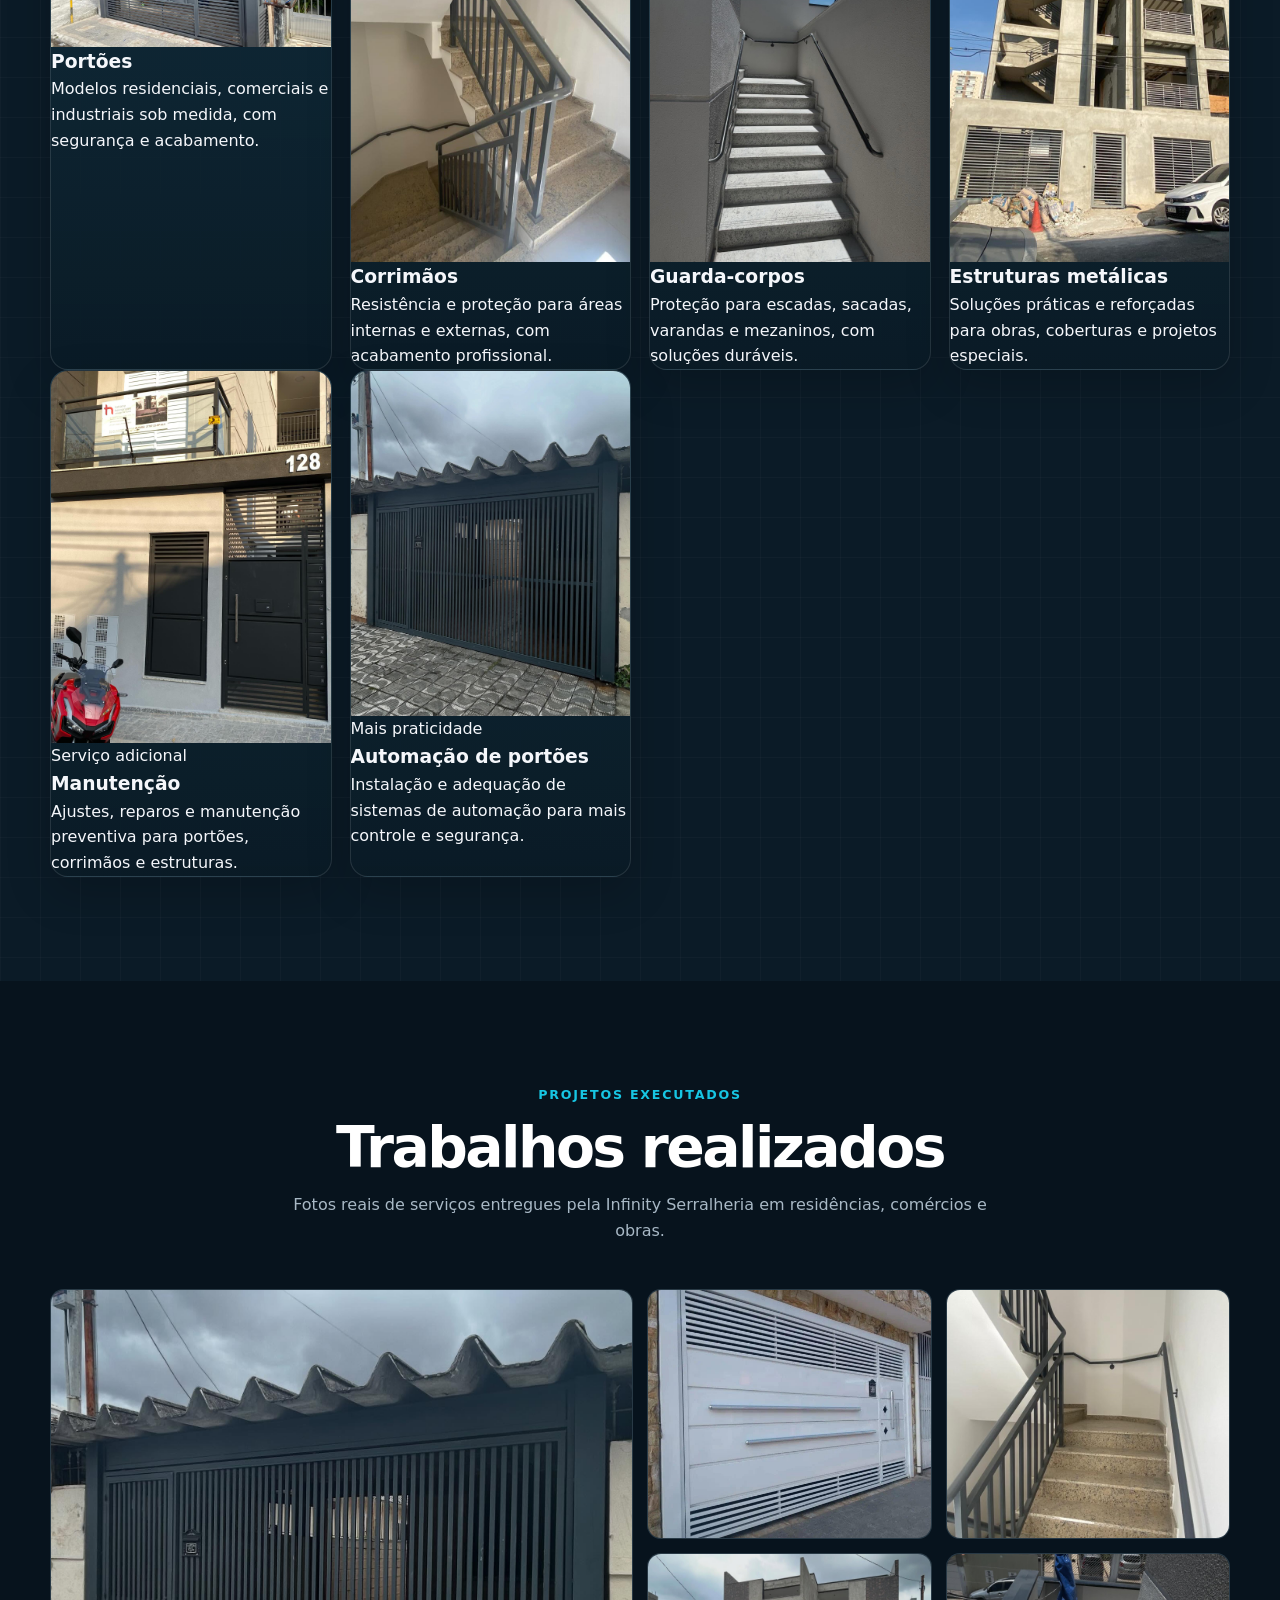
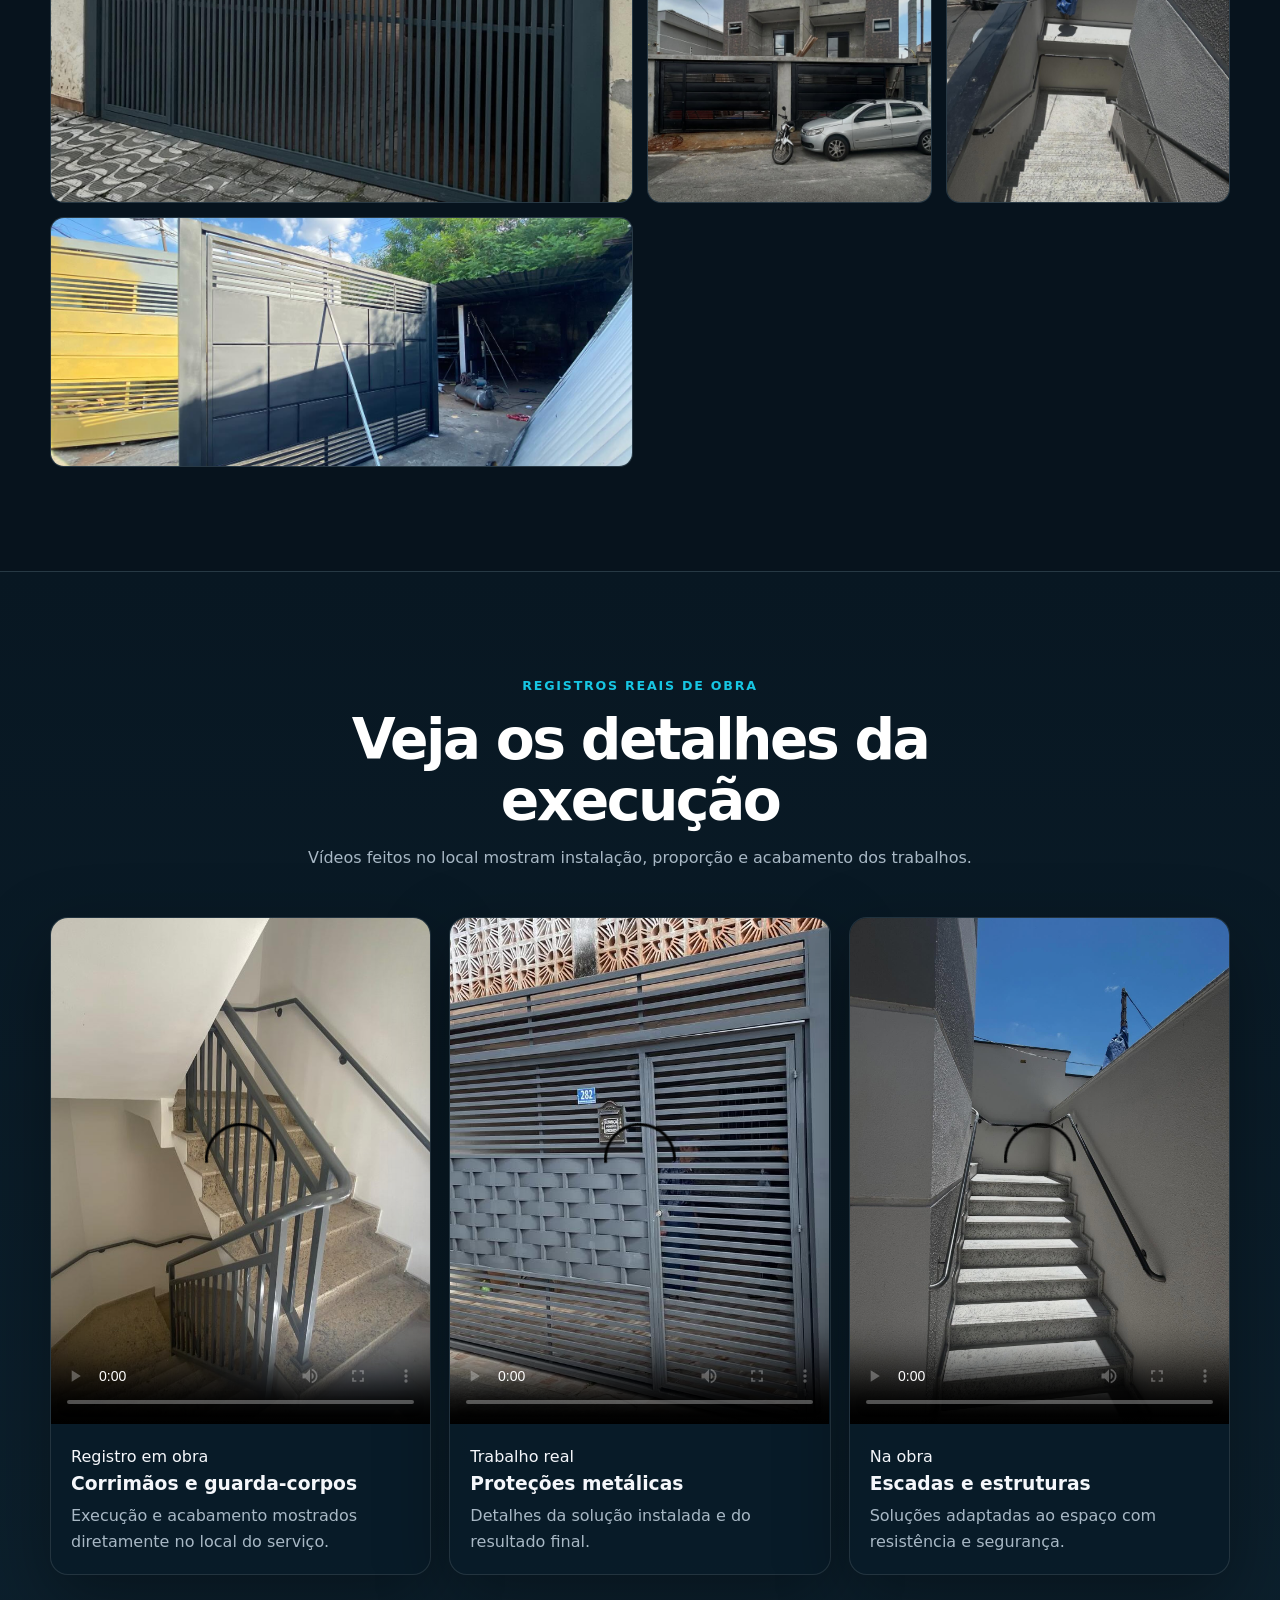
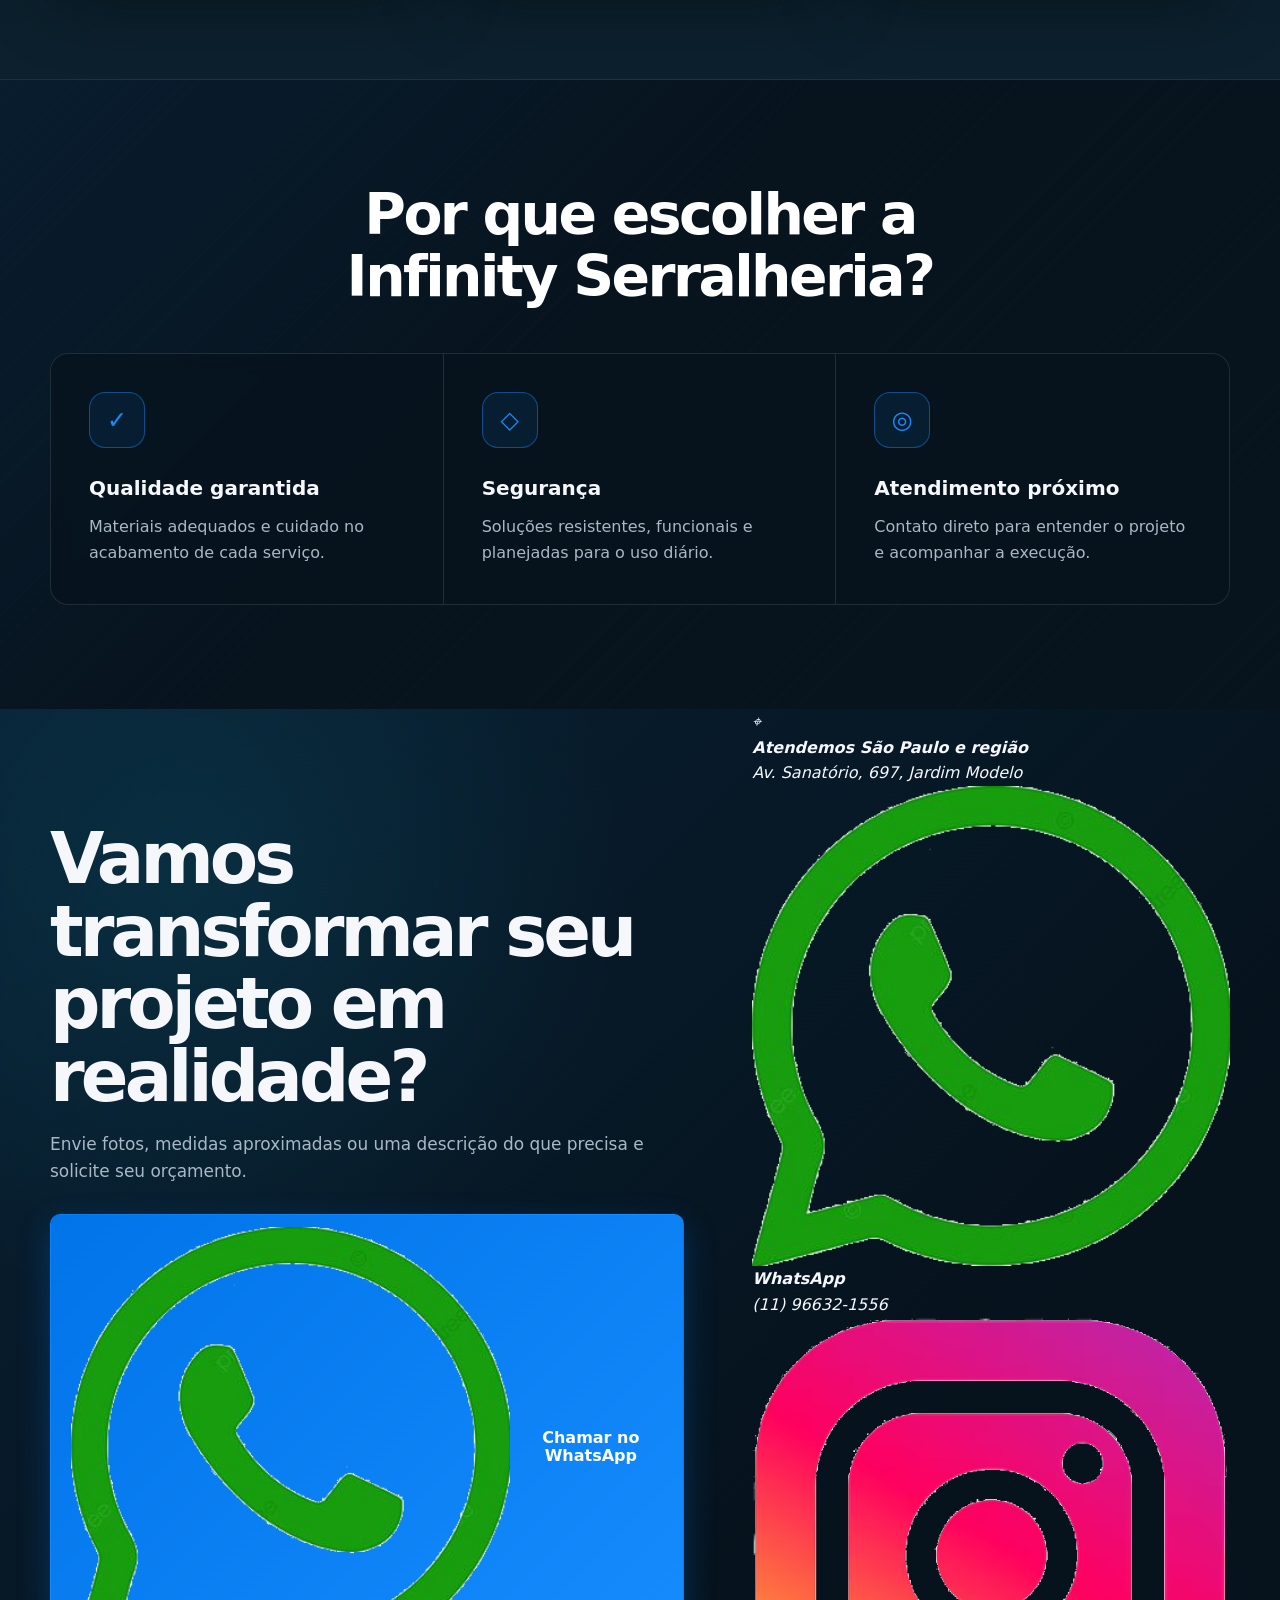
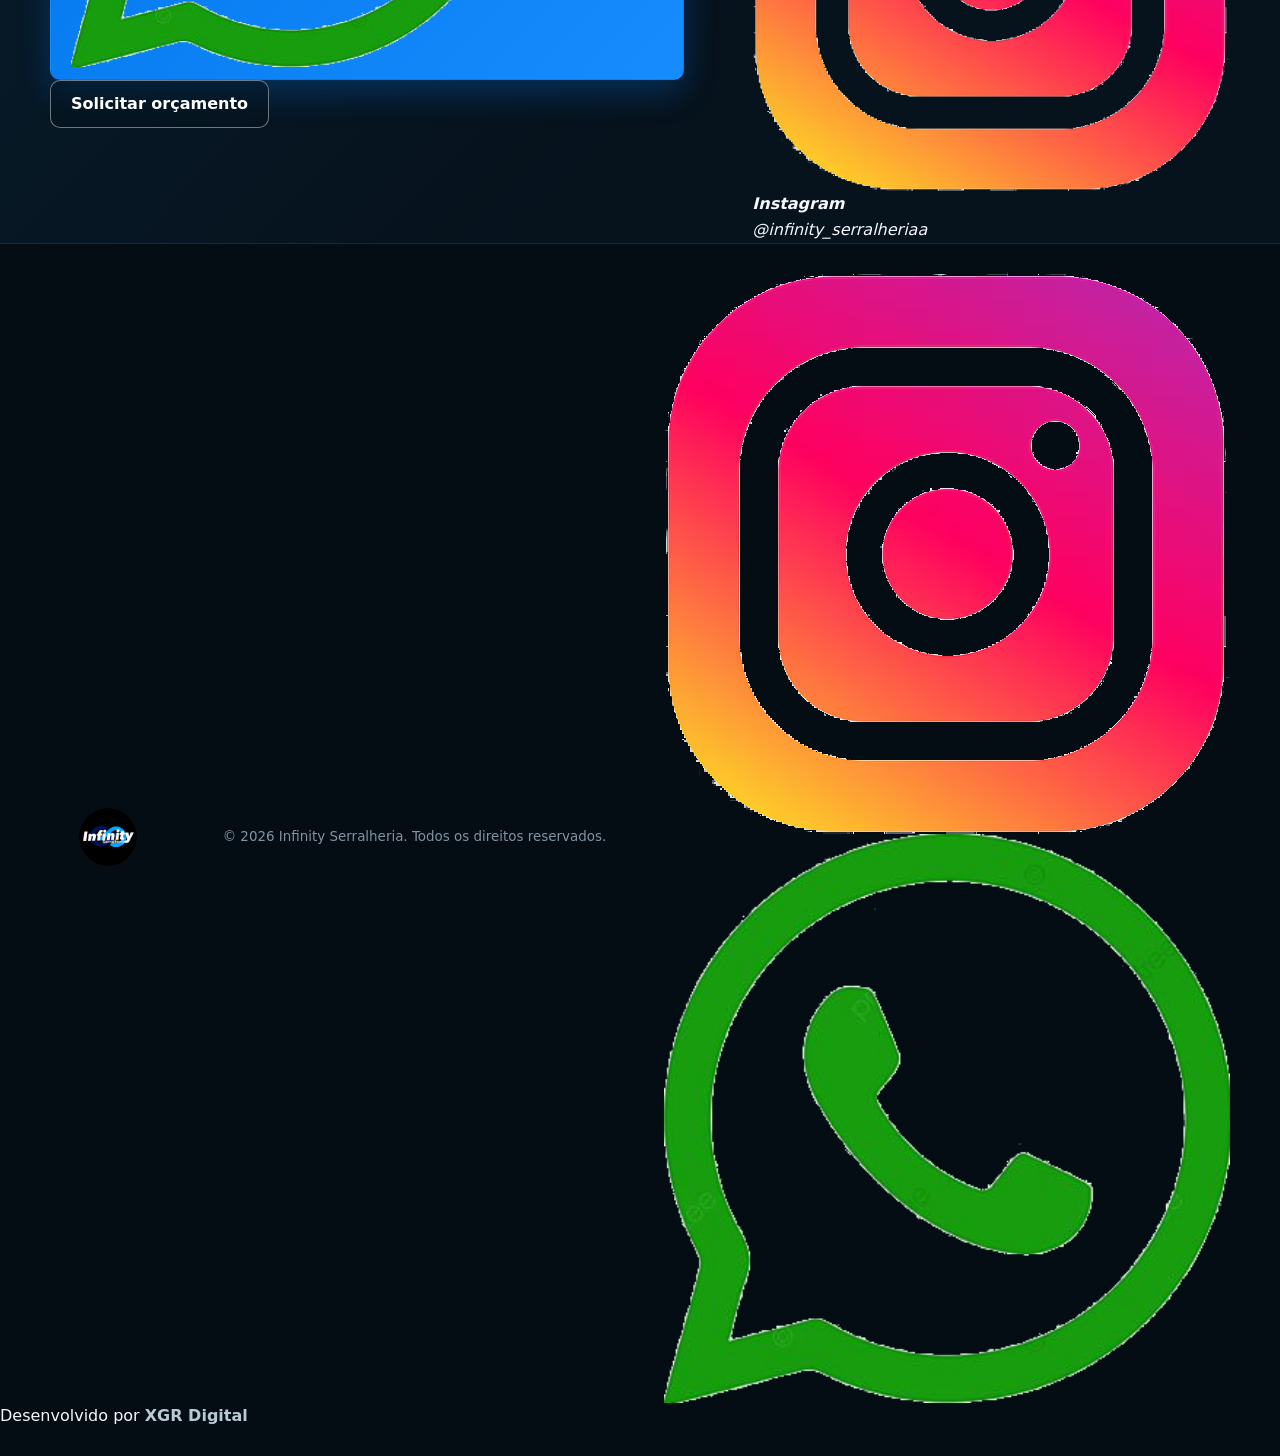
==== commit 4f08a023: "Refaz site fiel ao layout aprovado da Infinity" ====
--- a/infinity-serralheria/index.html
+++ b/infinity-serralheria/index.html
@@ -3,7 +3,7 @@
 <head>
   <meta charset="UTF-8">
   <meta name="viewport" content="width=device-width, initial-scale=1.0">
-  <meta name="theme-color" content="#07131d">
+  <meta name="theme-color" content="#07141f">
   <meta name="description" content="Infinity Serralheria: portões, corrimãos, guarda-corpos, estruturas metálicas, manutenção e automação em São Paulo e região.">
   <meta name="robots" content="index, follow">
 
@@ -11,7 +11,6 @@
 
   <link rel="icon" href="assets/FaviconInfinity.png" type="image/png">
   <link rel="stylesheet" href="styles.css">
-  <link rel="stylesheet" href="media-overrides.css">
 
   <script type="application/ld+json">
   {
@@ -28,9 +27,7 @@
       "addressCountry": "BR"
     },
     "areaServed": "São Paulo e região",
-    "sameAs": [
-      "https://www.instagram.com/infinity_serralheriaa/"
-    ]
+    "sameAs": ["https://www.instagram.com/infinity_serralheriaa/"]
   }
   </script>
 </head>
@@ -40,8 +37,7 @@
   <header class="site-header" id="inicio">
     <div class="container header-inner">
       <a class="brand" href="#inicio" aria-label="Infinity Serralheria - início">
-        <img src="assets/LogoInfinity.png" alt="Infinity Serralheria" onerror="this.style.display='none'; this.nextElementSibling.style.display='block';">
-        <span class="brand-fallback">Infinity <small>Serralheria</small></span>
+        <img src="assets/LogoInfinity.png" alt="Infinity Serralheria">
       </a>
 
       <button class="menu-toggle" type="button" aria-label="Abrir menu" aria-controls="menu-principal" aria-expanded="false">
@@ -57,107 +53,91 @@
       </nav>
 
       <a class="btn btn-whatsapp header-cta" href="https://wa.me/5511966321556?text=Olá%2C%20vim%20pelo%20site%20da%20Infinity%20Serralheria%20e%20gostaria%20de%20solicitar%20um%20orçamento." target="_blank" rel="noopener noreferrer">
-        <span aria-hidden="true">◉</span> Chamar no WhatsApp
+        <img src="assets/Whats.png" alt="" aria-hidden="true"> Chamar no WhatsApp
       </a>
     </div>
   </header>
 
   <main id="conteudo">
     <section class="hero" aria-labelledby="hero-title">
-      <div class="hero-media" aria-hidden="true"></div>
-      <div class="hero-overlay" aria-hidden="true"></div>
-
-      <div class="container hero-content">
-        <p class="eyebrow">Serralheria em São Paulo e região</p>
-        <h1 id="hero-title">Infinity <span>Serralheria</span></h1>
-        <h2>Soluções em serralheria para residências, comércios e obras.</h2>
-        <p>Projetos sob medida com segurança, resistência e acabamento profissional, do primeiro atendimento à entrega.</p>
-
-        <div class="hero-actions">
-          <a class="btn btn-primary" href="https://wa.me/5511966321556?text=Olá%2C%20gostaria%20de%20solicitar%20um%20orçamento%20com%20a%20Infinity%20Serralheria." target="_blank" rel="noopener noreferrer">Solicitar orçamento</a>
-          <a class="btn btn-outline" href="#servicos">Conhecer serviços</a>
-        </div>
-
-        <ul class="hero-highlights" aria-label="Diferenciais">
-          <li><strong>Atendimento</strong><span>São Paulo e região</span></li>
-          <li><strong>Projetos</strong><span>Sob medida</span></li>
-          <li><strong>Contato</strong><span>Direto no WhatsApp</span></li>
-        </ul>
+      <div class="hero-grid container">
+        <div class="hero-copy">
+          <p class="eyebrow">Serralheria em São Paulo e região</p>
+          <h1 id="hero-title">Infinity <span>Serralheria</span></h1>
+          <h2>Soluções em serralheria para residências, comércios e obras.</h2>
+          <p>Qualidade, segurança, acabamento profissional e atendimento próximo do início ao fim do projeto.</p>
+
+          <div class="hero-actions">
+            <a class="btn btn-primary" href="https://wa.me/5511966321556?text=Olá%2C%20gostaria%20de%20solicitar%20um%20orçamento%20com%20a%20Infinity%20Serralheria." target="_blank" rel="noopener noreferrer">
+              <img src="assets/Whats.png" alt="" aria-hidden="true"> Chamar no WhatsApp
+            </a>
+            <a class="btn btn-outline" href="#servicos">Solicitar orçamento</a>
+          </div>
+        </div>
+
+        <div class="hero-photo" role="img" aria-label="Portão metálico produzido pela Infinity Serralheria">
+          <div class="hero-photo-shade"></div>
+        </div>
       </div>
     </section>
 
     <section class="section services" id="servicos" aria-labelledby="services-title">
       <div class="container">
         <div class="section-heading">
-          <p class="eyebrow">Soluções completas</p>
           <h2 id="services-title">Nossos serviços</h2>
-          <p>Fabricação, instalação, manutenção e automação com soluções adequadas a cada espaço.</p>
-        </div>
-
-        <div class="services-grid">
+          <span class="heading-line"></span>
+        </div>
+
+        <div class="services-grid services-grid-main">
           <article class="service-card">
-            <div class="card-image">
-              <img src="assets/portao2.jpg" alt="Portão metálico fabricado pela Infinity Serralheria" loading="lazy" onerror="this.remove(); this.parentElement.classList.add('missing');">
-            </div>
-            <div class="card-content">
-              <span class="service-number">01</span>
+            <img src="assets/portao2.jpg" alt="Portão metálico sob medida" loading="lazy">
+            <div class="service-content">
               <h3>Portões</h3>
-              <p>Portões residenciais, comerciais e industriais produzidos sob medida, com segurança e acabamento.</p>
+              <p>Modelos residenciais, comerciais e industriais sob medida, com segurança e acabamento.</p>
             </div>
           </article>
 
           <article class="service-card">
-            <div class="card-image">
-              <img src="assets/corrimao1.jpg" alt="Corrimão metálico instalado pela Infinity Serralheria" loading="lazy" onerror="this.remove(); this.parentElement.classList.add('missing');">
-            </div>
-            <div class="card-content">
-              <span class="service-number">02</span>
+            <img src="assets/corrimao1.jpg" alt="Corrimão metálico instalado em escada" loading="lazy">
+            <div class="service-content">
               <h3>Corrimãos</h3>
-              <p>Corrimãos para áreas internas e externas, unindo resistência, proteção e bom acabamento.</p>
+              <p>Resistência e proteção para áreas internas e externas, com acabamento profissional.</p>
             </div>
           </article>
 
           <article class="service-card">
-            <div class="card-image">
-              <img src="assets/corrimao4.jpg" alt="Guarda-corpo e proteção metálica" loading="lazy" onerror="this.remove(); this.parentElement.classList.add('missing');">
-            </div>
-            <div class="card-content">
-              <span class="service-number">03</span>
+            <img src="assets/corrimao4.jpg" alt="Guarda-corpo metálico" loading="lazy">
+            <div class="service-content">
               <h3>Guarda-corpos</h3>
-              <p>Proteção para escadas, sacadas, varandas e mezaninos, com soluções funcionais e duráveis.</p>
+              <p>Proteção para escadas, sacadas, varandas e mezaninos, com soluções duráveis.</p>
             </div>
           </article>
 
           <article class="service-card">
-            <div class="card-image">
-              <img src="assets/predio1.jpg" alt="Estrutura metálica em obra" loading="lazy" onerror="this.remove(); this.parentElement.classList.add('missing');">
-            </div>
-            <div class="card-content">
-              <span class="service-number">04</span>
+            <img src="assets/predio1.jpg" alt="Estrutura metálica em obra" loading="lazy">
+            <div class="service-content">
               <h3>Estruturas metálicas</h3>
-              <p>Estruturas para obras, coberturas e projetos especiais, planejadas conforme a necessidade do local.</p>
-            </div>
-          </article>
-
-          <article class="service-card service-card-wide">
-            <div class="card-image">
-              <img src="assets/portao6.jpg" alt="Manutenção de portão metálico" loading="lazy" onerror="this.remove(); this.parentElement.classList.add('missing');">
-            </div>
-            <div class="card-content">
-              <span class="service-number">05</span>
+              <p>Soluções práticas e reforçadas para obras, coberturas e projetos especiais.</p>
+            </div>
+          </article>
+        </div>
+
+        <div class="services-grid services-grid-extra">
+          <article class="service-card service-card-horizontal">
+            <img src="assets/portao6.jpg" alt="Manutenção de portão metálico" loading="lazy">
+            <div class="service-content">
+              <span class="service-tag">Serviço adicional</span>
               <h3>Manutenção</h3>
-              <p>Ajustes, reparos e manutenção preventiva para preservar o funcionamento e a segurança de portões e estruturas.</p>
-            </div>
-          </article>
-
-          <article class="service-card service-card-wide">
-            <div class="card-image">
-              <img src="assets/portao1.jpg" alt="Portão automático" loading="lazy" onerror="this.remove(); this.parentElement.classList.add('missing');">
-            </div>
-            <div class="card-content">
-              <span class="service-number">06</span>
+              <p>Ajustes, reparos e manutenção preventiva para portões, corrimãos e estruturas.</p>
+            </div>
+          </article>
+
+          <article class="service-card service-card-horizontal">
+            <img src="assets/portao1.jpg" alt="Portão automático" loading="lazy">
+            <div class="service-content">
+              <span class="service-tag">Mais praticidade</span>
               <h3>Automação de portões</h3>
-              <p>Instalação e adequação de sistemas de automação para mais praticidade, controle e segurança no acesso.</p>
+              <p>Instalação e adequação de sistemas de automação para mais controle e segurança.</p>
             </div>
           </article>
         </div>
@@ -166,30 +146,30 @@
 
     <section class="section work-showcase" id="trabalhos" aria-labelledby="work-title">
       <div class="container">
-        <div class="section-heading section-heading-left">
-          <p class="eyebrow">Serviço de verdade</p>
+        <div class="section-heading section-heading-light">
+          <p class="eyebrow">Projetos executados</p>
           <h2 id="work-title">Trabalhos realizados</h2>
-          <p>Alguns projetos executados pela Infinity Serralheria em residências, comércios e obras.</p>
+          <p>Fotos reais de serviços entregues pela Infinity Serralheria em residências, comércios e obras.</p>
         </div>
 
         <div class="gallery-grid">
           <button class="gallery-item gallery-item-large" type="button" data-full="assets/portao1.jpg" aria-label="Ampliar foto de portão">
-            <img src="assets/portao1.jpg" alt="Portão metálico moderno" loading="lazy" onerror="this.remove(); this.parentElement.classList.add('missing');">
-          </button>
-          <button class="gallery-item" type="button" data-full="assets/portao3.jpg" aria-label="Ampliar foto de portão">
-            <img src="assets/portao3.jpg" alt="Portão residencial" loading="lazy" onerror="this.remove(); this.parentElement.classList.add('missing');">
+            <img src="assets/portao1.jpg" alt="Portão metálico moderno" loading="lazy">
+          </button>
+          <button class="gallery-item" type="button" data-full="assets/portao3.jpg" aria-label="Ampliar foto de portão residencial">
+            <img src="assets/portao3.jpg" alt="Portão residencial" loading="lazy">
           </button>
           <button class="gallery-item" type="button" data-full="assets/corrimao2.jpg" aria-label="Ampliar foto de corrimão">
-            <img src="assets/corrimao2.jpg" alt="Corrimão em escada" loading="lazy" onerror="this.remove(); this.parentElement.classList.add('missing');">
+            <img src="assets/corrimao2.jpg" alt="Corrimão em escada" loading="lazy">
           </button>
           <button class="gallery-item" type="button" data-full="assets/portao4.jpg" aria-label="Ampliar foto de portão">
-            <img src="assets/portao4.jpg" alt="Portão de imóvel em São Paulo" loading="lazy" onerror="this.remove(); this.parentElement.classList.add('missing');">
+            <img src="assets/portao4.jpg" alt="Portão de imóvel em São Paulo" loading="lazy">
           </button>
           <button class="gallery-item" type="button" data-full="assets/corrimao3.jpg" aria-label="Ampliar foto de guarda-corpo">
-            <img src="assets/corrimao3.jpg" alt="Guarda-corpo metálico" loading="lazy" onerror="this.remove(); this.parentElement.classList.add('missing');">
-          </button>
-          <button class="gallery-item gallery-item-wide" type="button" data-full="assets/portao5.jpg" aria-label="Ampliar foto de portão">
-            <img src="assets/portao5.jpg" alt="Portão e estrutura metálica" loading="lazy" onerror="this.remove(); this.parentElement.classList.add('missing');">
+            <img src="assets/corrimao3.jpg" alt="Guarda-corpo metálico" loading="lazy">
+          </button>
+          <button class="gallery-item gallery-item-wide" type="button" data-full="assets/portao5.jpg" aria-label="Ampliar foto de portão e estrutura">
+            <img src="assets/portao5.jpg" alt="Portão e estrutura metálica" loading="lazy">
           </button>
         </div>
       </div>
@@ -197,116 +177,103 @@
 
     <section class="section video-section" aria-labelledby="video-title">
       <div class="container">
-        <div class="section-heading section-heading-left video-heading">
+        <div class="section-heading section-heading-light">
           <p class="eyebrow">Registros reais de obra</p>
           <h2 id="video-title">Veja os detalhes da execução</h2>
-          <p>Vídeos feitos durante os trabalhos mostram instalações, acabamento e soluções aplicadas diretamente no local.</p>
-        </div>
-
-        <div class="video-layout">
+          <p>Vídeos feitos no local mostram instalação, proporção e acabamento dos trabalhos.</p>
+        </div>
+
+        <div class="video-grid">
           <article class="video-card video-card-featured">
-            <div class="video-frame">
-              <span class="video-badge">Registro em obra</span>
-              <video controls playsinline preload="none" poster="assets/corrimao1.jpg" aria-label="Vídeo mostrando corrimão instalado em obra">
-                <source data-src="assets/videocorrimao.mp4" type="video/mp4">
-                Seu navegador não suporta vídeos HTML5.
-              </video>
-            </div>
+            <video controls playsinline preload="none" poster="assets/corrimao1.jpg" aria-label="Vídeo de corrimão instalado em obra">
+              <source data-src="assets/videocorrimao.mp4" type="video/mp4">
+              Seu navegador não suporta vídeos HTML5.
+            </video>
             <div class="video-copy">
-              <p class="eyebrow">Acabamento no local</p>
+              <span>Registro em obra</span>
               <h3>Corrimãos e guarda-corpos</h3>
-              <p>Um registro direto da obra para mostrar proporção, instalação e acabamento do serviço executado.</p>
-              <a class="btn btn-outline" href="https://wa.me/5511966321556?text=Olá%2C%20vi%20os%20trabalhos%20no%20site%20da%20Infinity%20Serralheria%20e%20gostaria%20de%20pedir%20um%20orçamento." target="_blank" rel="noopener noreferrer">Pedir um orçamento</a>
-            </div>
-          </article>
-
-          <div class="video-side">
-            <article class="video-card video-card-compact">
-              <div class="video-frame">
-                <span class="video-badge">Na obra</span>
-                <video controls playsinline preload="none" poster="assets/portao2.jpg" aria-label="Vídeo mostrando proteção metálica instalada">
-                  <source data-src="assets/videocerca.mp4" type="video/mp4">
-                  Seu navegador não suporta vídeos HTML5.
-                </video>
-              </div>
-              <div class="video-copy">
-                <h3>Proteções metálicas</h3>
-                <p>Detalhes reais da solução instalada e do resultado final.</p>
-              </div>
-            </article>
-
-            <article class="video-card video-card-compact">
-              <div class="video-frame">
-                <span class="video-badge">Na obra</span>
-                <video controls playsinline preload="none" poster="assets/corrimao4.jpg" aria-label="Vídeo mostrando escada e estrutura metálica">
-                  <source data-src="assets/videoescadas.mp4" type="video/mp4">
-                  Seu navegador não suporta vídeos HTML5.
-                </video>
-              </div>
-              <div class="video-copy">
-                <h3>Escadas e estruturas</h3>
-                <p>Execução adaptada ao espaço, com resistência e segurança.</p>
-              </div>
-            </article>
-          </div>
-        </div>
-
-        <p class="video-note">Registros reais feitos durante a execução. Sem imagens de catálogo, porque o trabalho entregue vale mais que cenário montado.</p>
+              <p>Execução e acabamento mostrados diretamente no local do serviço.</p>
+            </div>
+          </article>
+
+          <article class="video-card">
+            <video controls playsinline preload="none" poster="assets/portao2.jpg" aria-label="Vídeo de proteção metálica">
+              <source data-src="assets/videocerca.mp4" type="video/mp4">
+              Seu navegador não suporta vídeos HTML5.
+            </video>
+            <div class="video-copy">
+              <span>Trabalho real</span>
+              <h3>Proteções metálicas</h3>
+              <p>Detalhes da solução instalada e do resultado final.</p>
+            </div>
+          </article>
+
+          <article class="video-card">
+            <video controls playsinline preload="none" poster="assets/corrimao4.jpg" aria-label="Vídeo de escada e estrutura metálica">
+              <source data-src="assets/videoescadas.mp4" type="video/mp4">
+              Seu navegador não suporta vídeos HTML5.
+            </video>
+            <div class="video-copy">
+              <span>Na obra</span>
+              <h3>Escadas e estruturas</h3>
+              <p>Soluções adaptadas ao espaço com resistência e segurança.</p>
+            </div>
+          </article>
+        </div>
       </div>
     </section>
 
     <section class="section benefits" id="sobre" aria-labelledby="benefits-title">
       <div class="container">
-        <div class="section-heading">
-          <p class="eyebrow">Do orçamento à entrega</p>
-          <h2 id="benefits-title">Por que escolher a Infinity Serralheria?</h2>
+        <div class="section-heading section-heading-light">
+          <h2 id="benefits-title">Por que escolher a <span>Infinity</span> Serralheria?</h2>
         </div>
 
         <div class="benefits-grid">
           <article>
-            <span class="benefit-icon" aria-hidden="true">✓</span>
-            <h3>Qualidade no acabamento</h3>
-            <p>Cuidado nos detalhes e materiais adequados a cada aplicação.</p>
+            <div class="benefit-icon">✓</div>
+            <h3>Qualidade garantida</h3>
+            <p>Materiais adequados e cuidado no acabamento de cada serviço.</p>
           </article>
           <article>
-            <span class="benefit-icon" aria-hidden="true">◆</span>
-            <h3>Segurança e resistência</h3>
-            <p>Soluções projetadas para proteção, estabilidade e durabilidade.</p>
+            <div class="benefit-icon">◇</div>
+            <h3>Segurança</h3>
+            <p>Soluções resistentes, funcionais e planejadas para o uso diário.</p>
           </article>
           <article>
-            <span class="benefit-icon" aria-hidden="true">↗</span>
+            <div class="benefit-icon">◎</div>
             <h3>Atendimento próximo</h3>
-            <p>Contato direto para entender o projeto, orientar e acompanhar a execução.</p>
-          </article>
-        </div>
-      </div>
-    </section>
-
-    <section class="section cta-section" id="contato" aria-labelledby="cta-title">
+            <p>Contato direto para entender o projeto e acompanhar a execução.</p>
+          </article>
+        </div>
+      </div>
+    </section>
+
+    <section class="cta-section" id="contato" aria-labelledby="cta-title">
       <div class="container cta-grid">
-        <div>
-          <p class="eyebrow">Fale com a Infinity</p>
-          <h2 id="cta-title">Vamos transformar seu projeto em realidade?</h2>
-          <p>Envie fotos, medidas aproximadas ou uma descrição do que precisa. O atendimento segue diretamente pelo WhatsApp.</p>
-          <a class="btn btn-primary btn-large" href="https://wa.me/5511966321556?text=Olá%2C%20vim%20pelo%20site%20da%20Infinity%20Serralheria.%20Gostaria%20de%20solicitar%20um%20orçamento." target="_blank" rel="noopener noreferrer">Pedir orçamento no WhatsApp</a>
-        </div>
-
-        <address class="contact-card">
+        <div class="cta-copy">
+          <h2 id="cta-title">Vamos transformar seu projeto em <span>realidade?</span></h2>
+          <p>Envie fotos, medidas aproximadas ou uma descrição do que precisa e solicite seu orçamento.</p>
+          <div class="cta-actions">
+            <a class="btn btn-primary" href="https://wa.me/5511966321556?text=Olá%2C%20vim%20pelo%20site%20da%20Infinity%20Serralheria.%20Gostaria%20de%20solicitar%20um%20orçamento." target="_blank" rel="noopener noreferrer">
+              <img src="assets/Whats.png" alt="" aria-hidden="true"> Chamar no WhatsApp
+            </a>
+            <a class="btn btn-outline" href="https://wa.me/5511966321556?text=Olá%2C%20gostaria%20de%20solicitar%20um%20orçamento." target="_blank" rel="noopener noreferrer">Solicitar orçamento</a>
+          </div>
+        </div>
+
+        <address class="contact-list">
           <div>
-            <span aria-hidden="true">⌖</span>
-            <p><strong>Endereço</strong><br>Av. Sanatório, 697<br>Jardim Modelo, São Paulo - SP</p>
+            <span class="contact-symbol">⌖</span>
+            <p><strong>Atendemos São Paulo e região</strong><br>Av. Sanatório, 697, Jardim Modelo</p>
           </div>
           <div>
-            <span aria-hidden="true">◉</span>
+            <img src="assets/Whats.png" alt="WhatsApp">
             <p><strong>WhatsApp</strong><br><a href="https://wa.me/5511966321556" target="_blank" rel="noopener noreferrer">(11) 96632-1556</a></p>
           </div>
           <div>
-            <span aria-hidden="true">◎</span>
+            <img src="assets/insta.png" alt="Instagram">
             <p><strong>Instagram</strong><br><a href="https://www.instagram.com/infinity_serralheriaa/" target="_blank" rel="noopener noreferrer">@infinity_serralheriaa</a></p>
-          </div>
-          <div>
-            <span aria-hidden="true">↗</span>
-            <p><strong>Área atendida</strong><br>São Paulo e região</p>
           </div>
         </address>
       </div>
@@ -316,15 +283,27 @@
   <footer class="site-footer">
     <div class="container footer-inner">
       <a class="brand footer-brand" href="#inicio" aria-label="Voltar ao início">
-        <img src="assets/LogoInfinity.png" alt="Infinity Serralheria" onerror="this.style.display='none'; this.nextElementSibling.style.display='block';">
-        <span class="brand-fallback">Infinity <small>Serralheria</small></span>
+        <img src="assets/LogoInfinity.png" alt="Infinity Serralheria">
       </a>
+
       <p>© <span id="current-year"></span> Infinity Serralheria. Todos os direitos reservados.</p>
-      <p class="credit">Desenvolvido por <a href="https://xgreat.com.br" target="_blank" rel="noopener noreferrer">XGR Digital</a></p>
+
+      <div class="social-links">
+        <a href="https://www.instagram.com/infinity_serralheriaa/" target="_blank" rel="noopener noreferrer" aria-label="Instagram da Infinity Serralheria">
+          <img src="assets/insta.png" alt="">
+        </a>
+        <a href="https://wa.me/5511966321556" target="_blank" rel="noopener noreferrer" aria-label="WhatsApp da Infinity Serralheria">
+          <img src="assets/Whats.png" alt="">
+        </a>
+      </div>
     </div>
+    <p class="credit">Desenvolvido por <a href="https://xgreat.com.br" target="_blank" rel="noopener noreferrer">XGR Digital</a></p>
   </footer>
 
-  <a class="floating-whatsapp" href="https://wa.me/5511966321556?text=Olá%2C%20vim%20pelo%20site%20da%20Infinity%20Serralheria." target="_blank" rel="noopener noreferrer" aria-label="Chamar a Infinity Serralheria no WhatsApp">◉</a>
+  <a class="floating-whatsapp" href="https://wa.me/5511966321556?text=Olá%2C%20vim%20pelo%20site%20da%20Infinity%20Serralheria." target="_blank" rel="noopener noreferrer" aria-label="Chamar a Infinity Serralheria no WhatsApp">
+    <img src="assets/Whats.png" alt="">
+  </a>
+
   <button class="back-to-top" type="button" aria-label="Voltar ao topo">↑</button>
 
   <dialog class="lightbox" aria-label="Visualização ampliada da imagem">
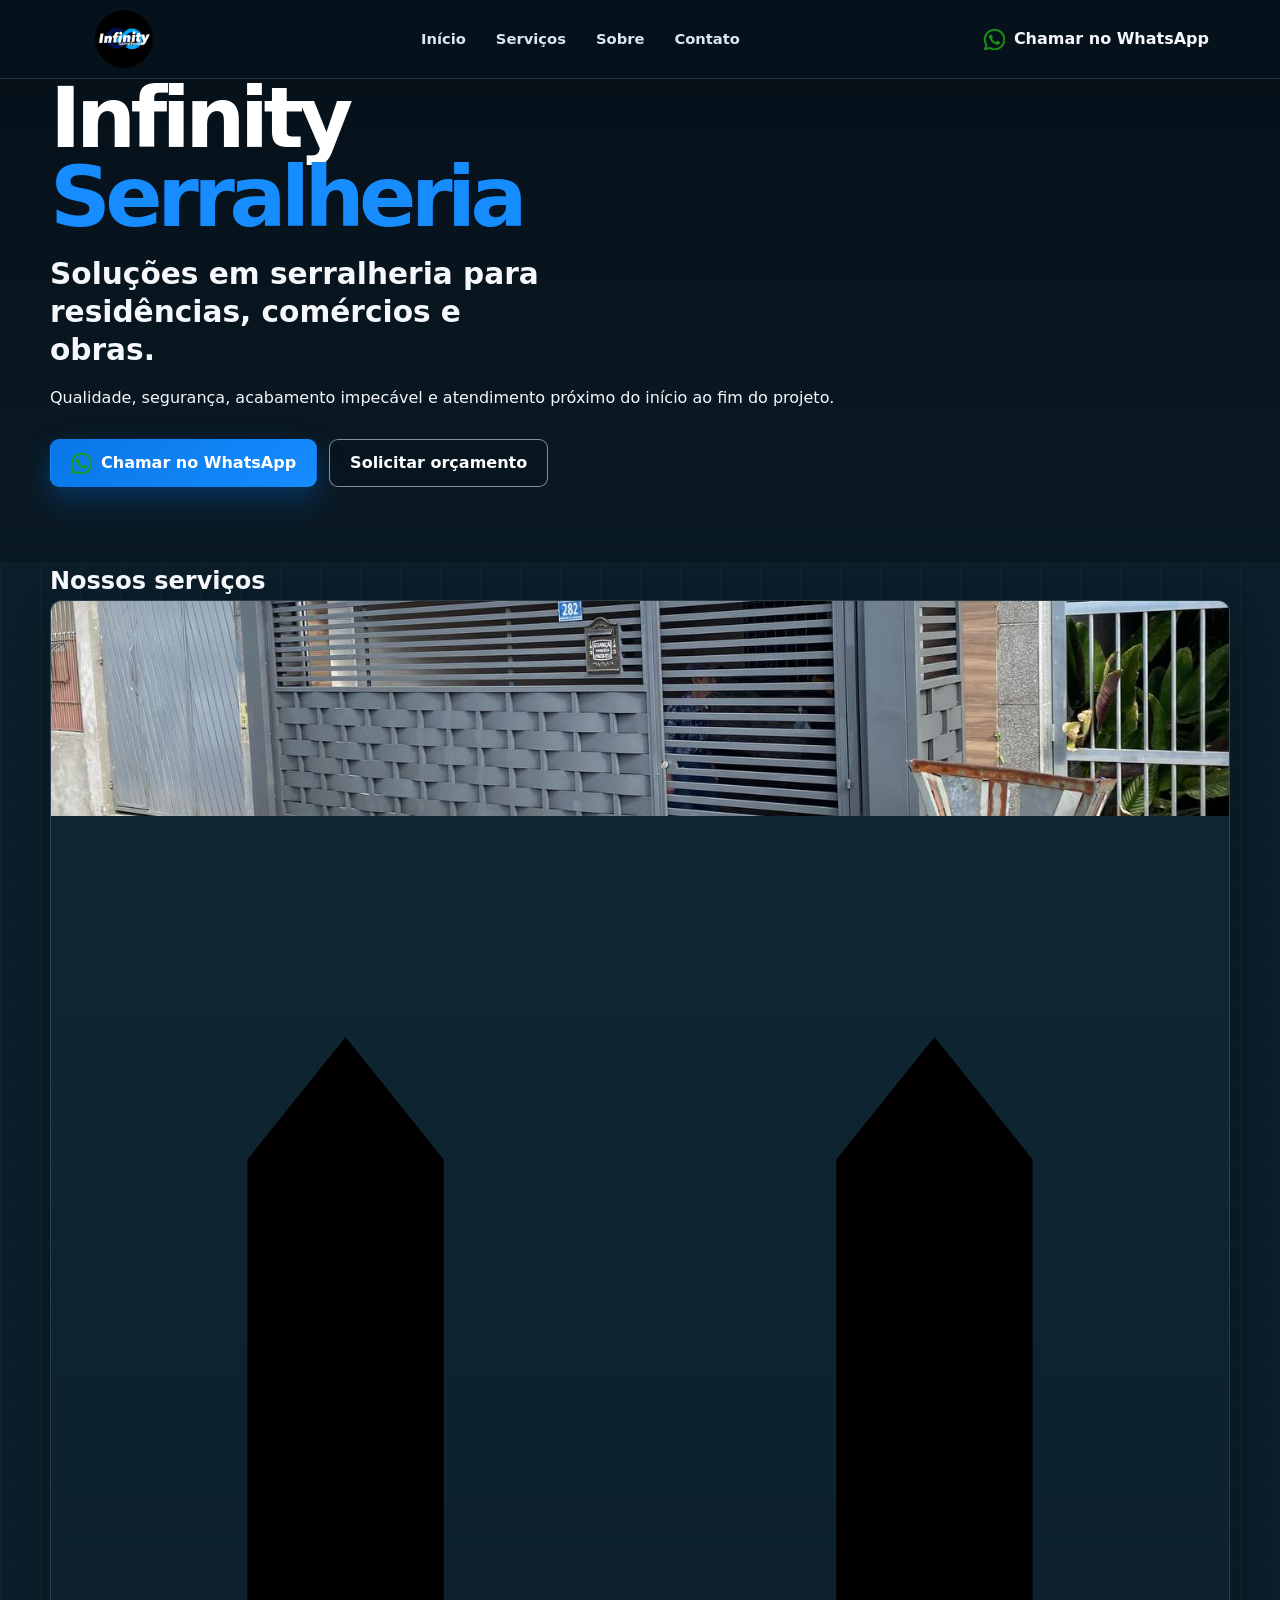
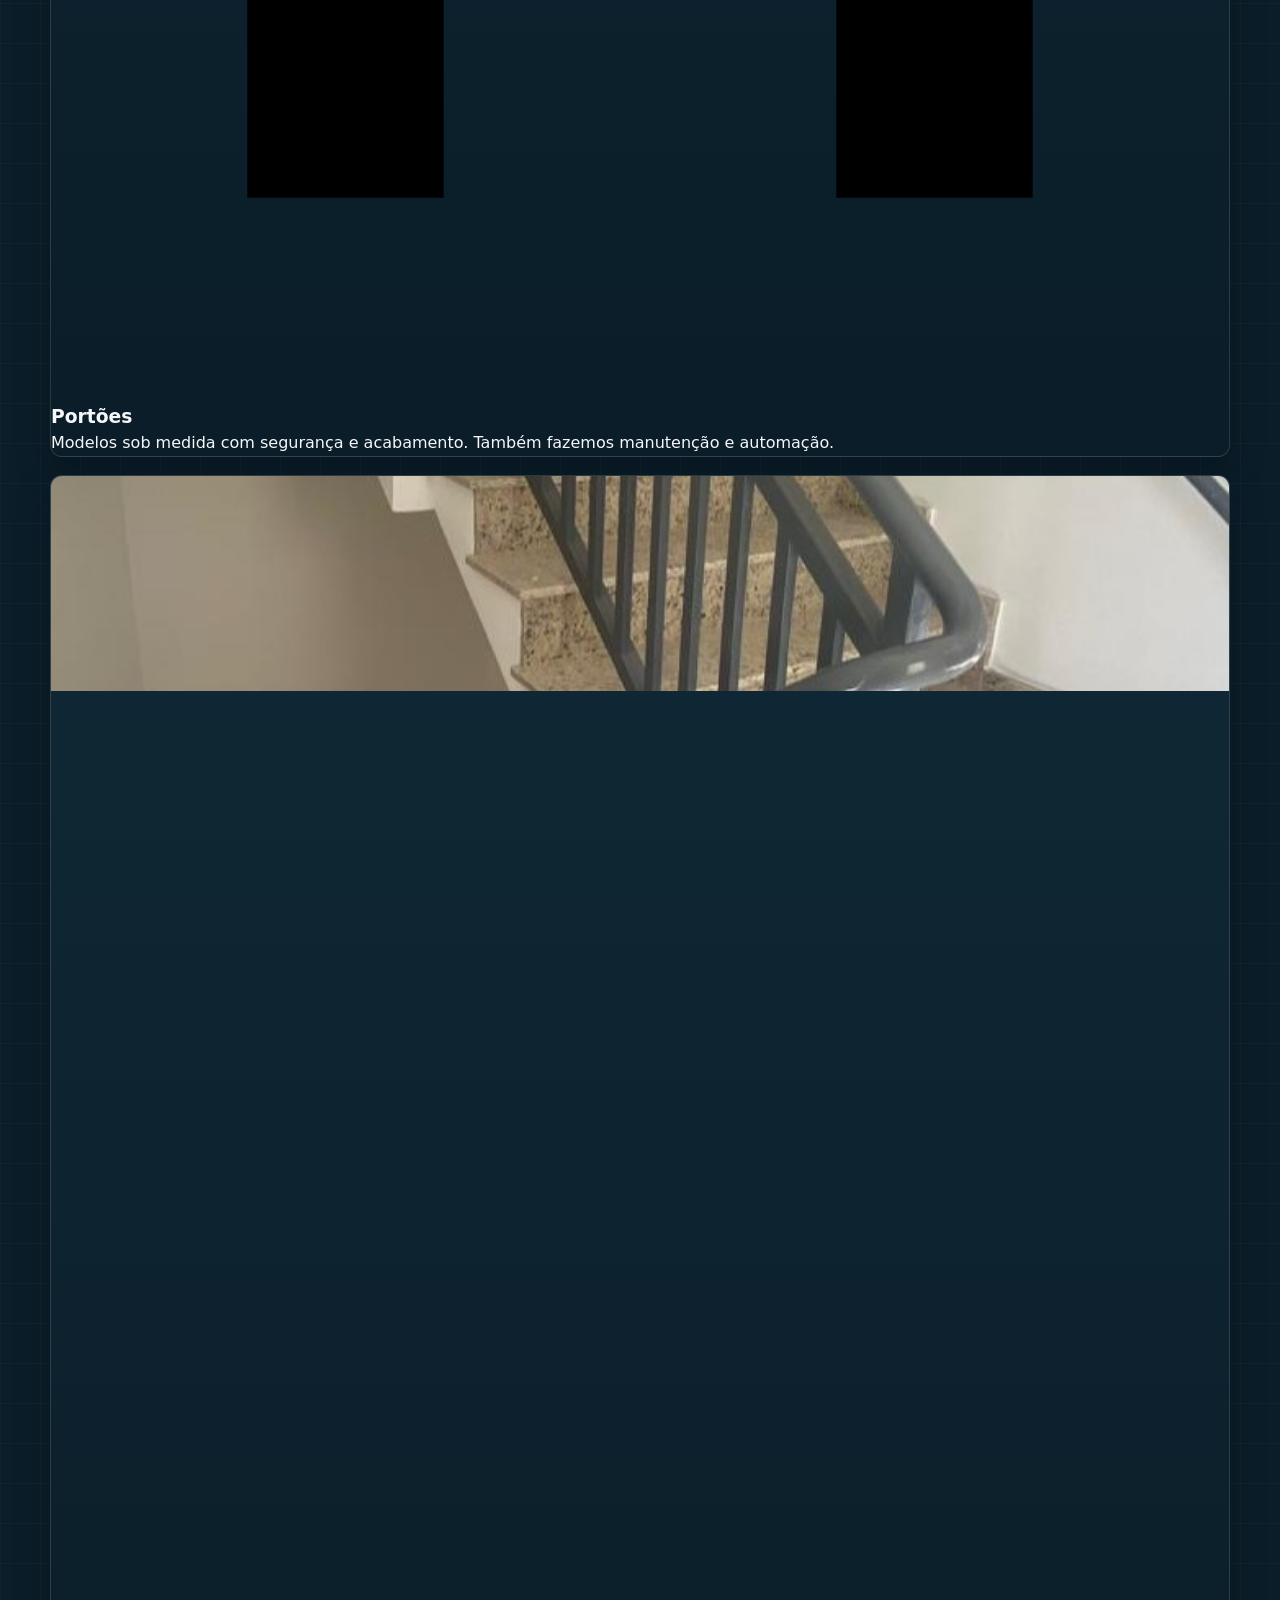
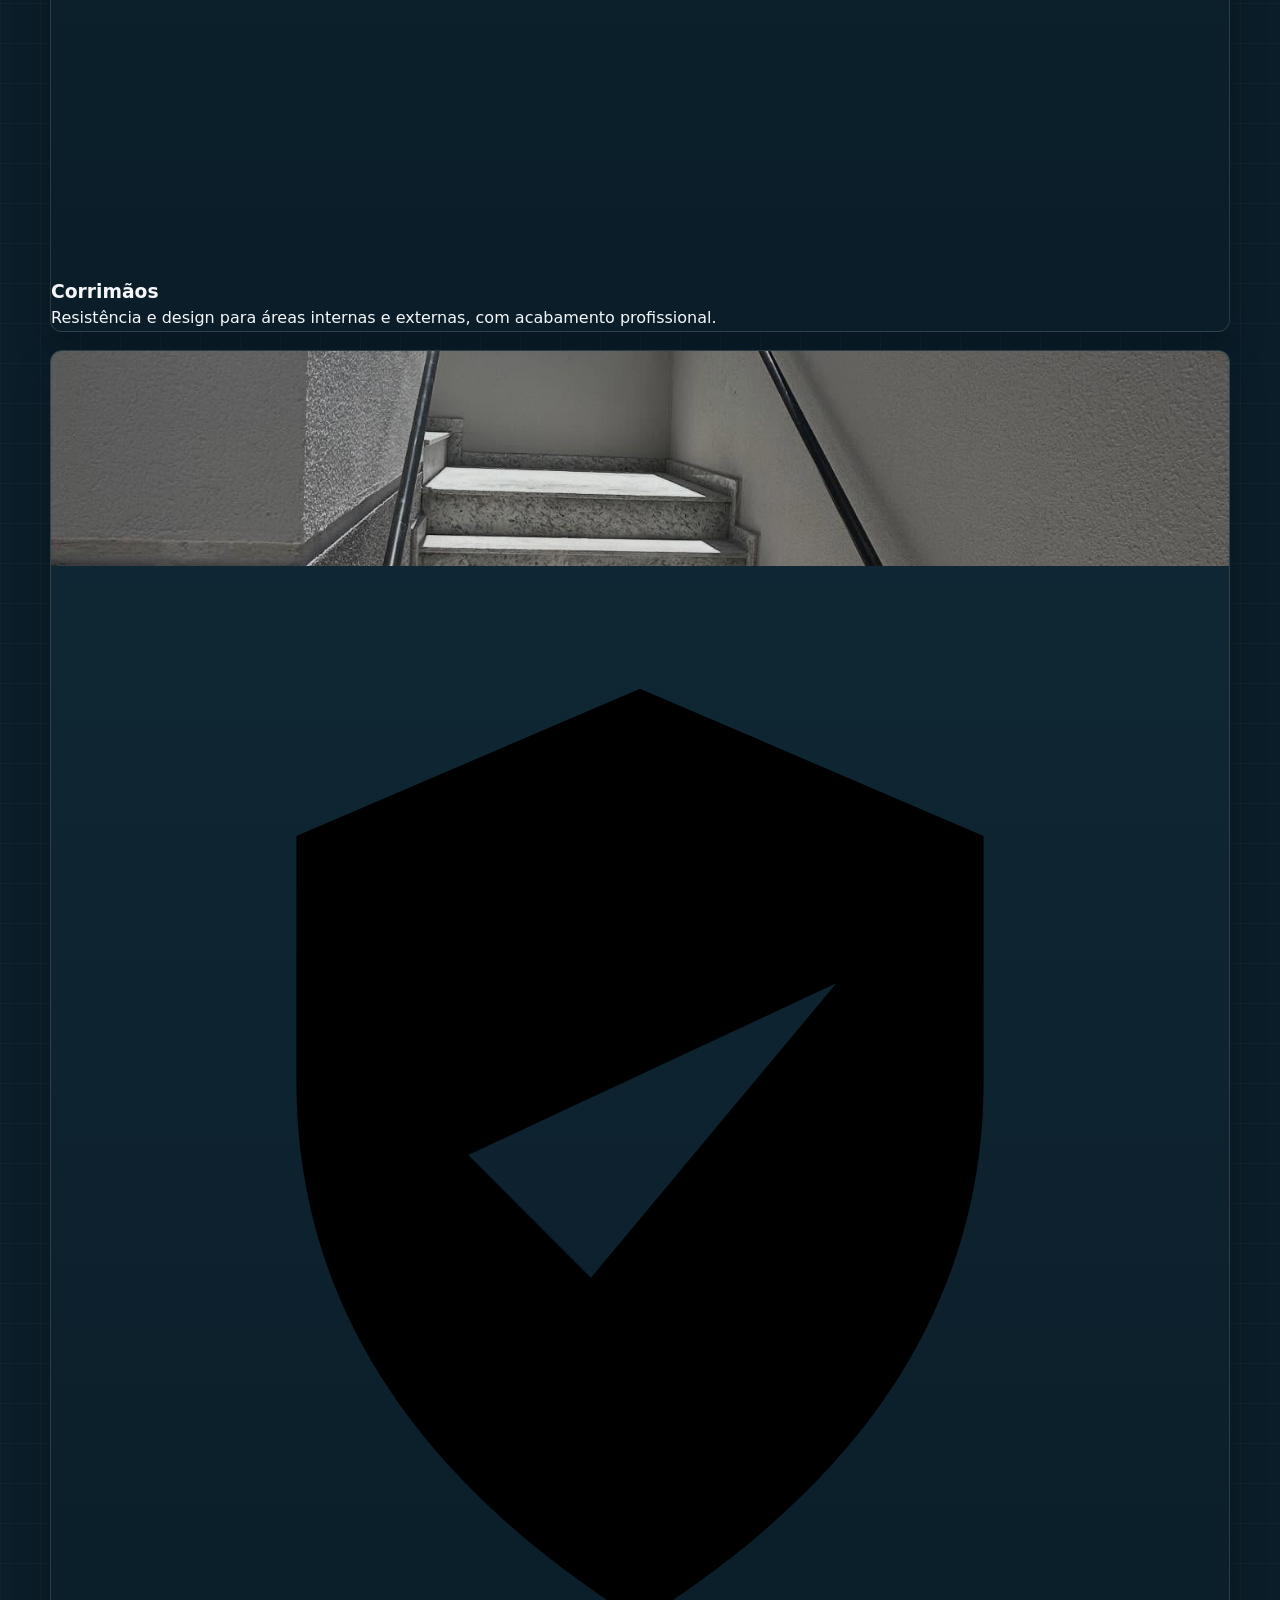
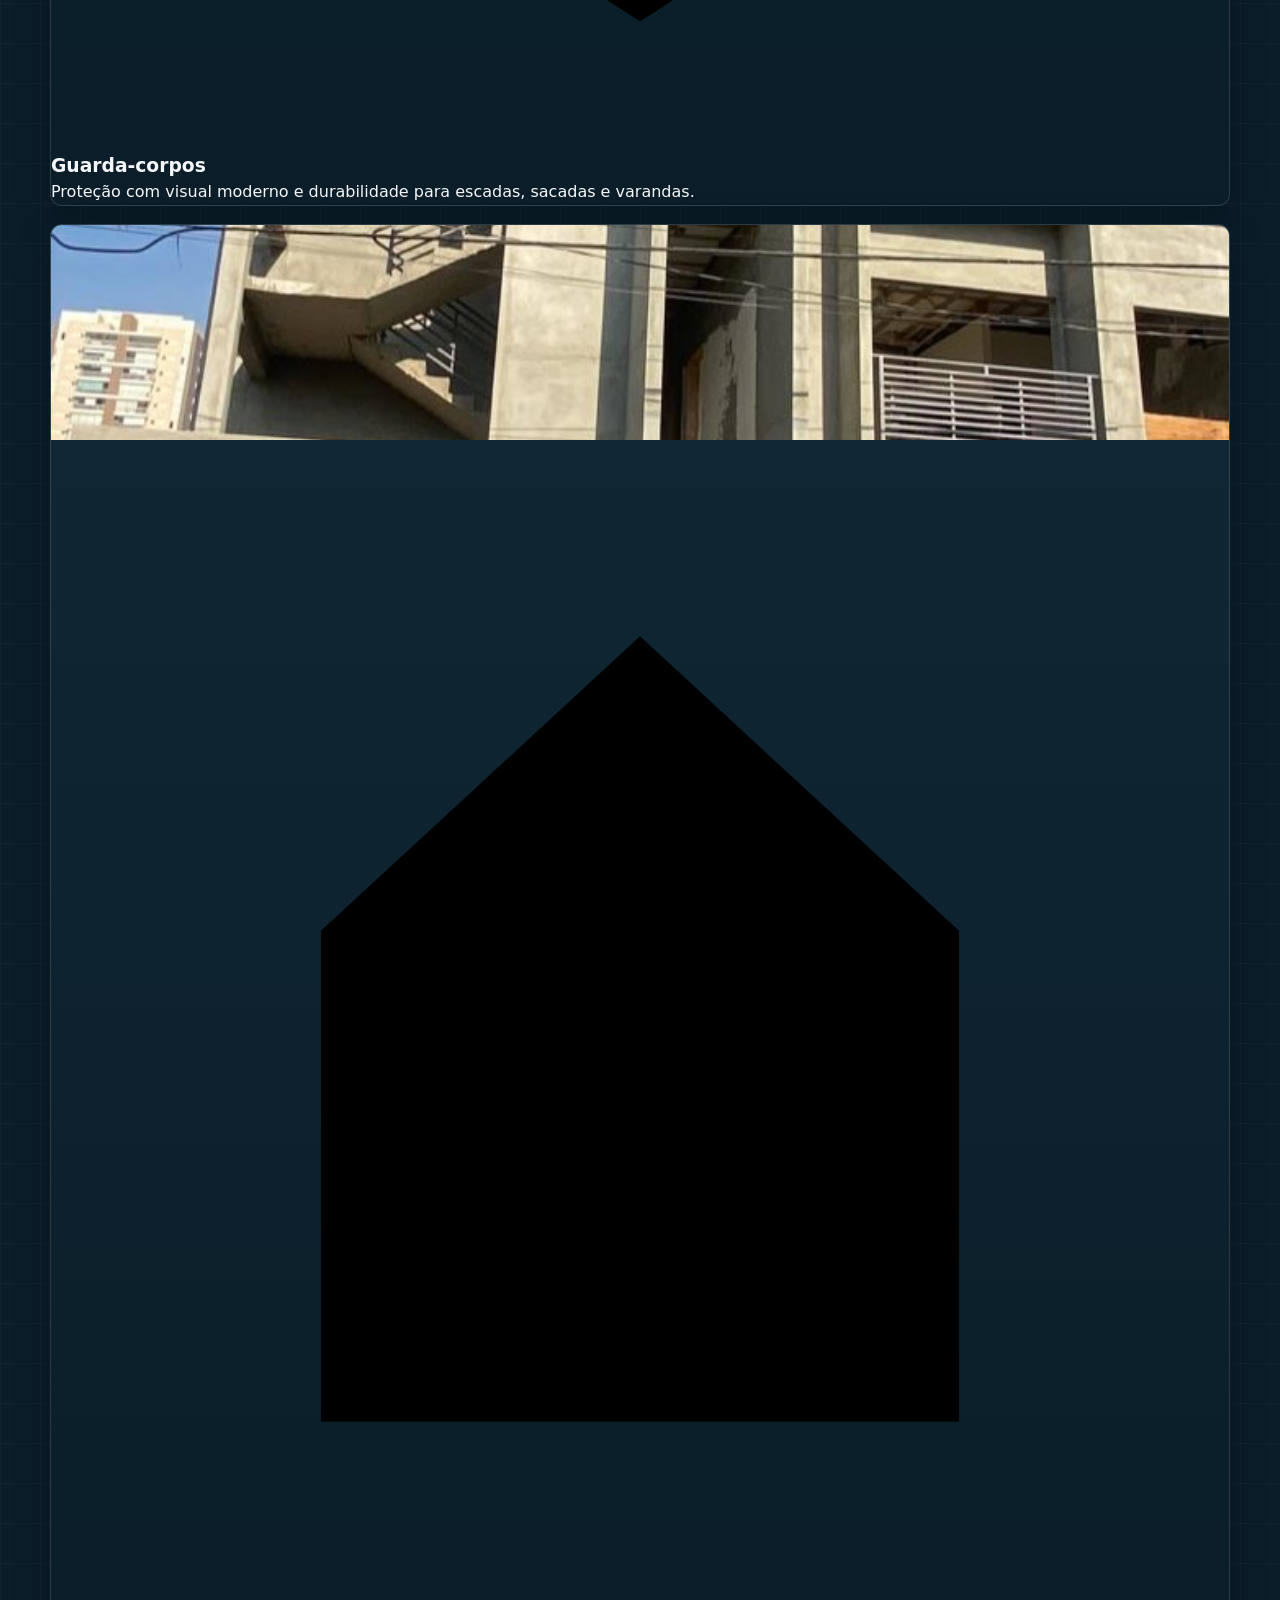
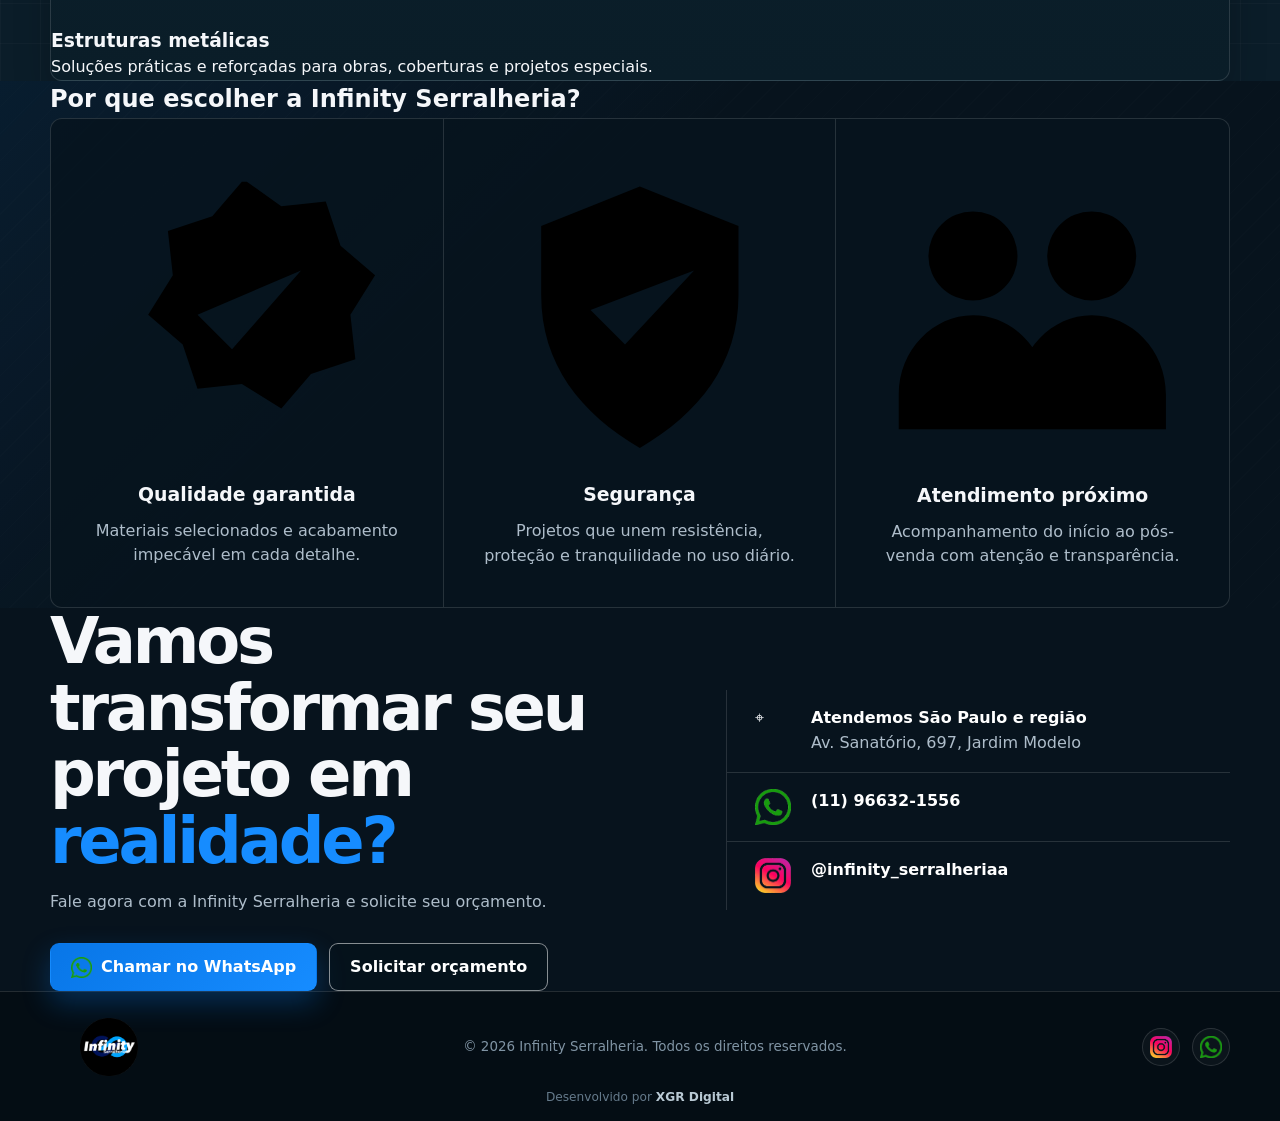
==== commit 5db695b2: "Reconstrói página fiel à prévia aprovada" ====
--- a/infinity-serralheria/index.html
+++ b/infinity-serralheria/index.html
@@ -3,33 +3,12 @@
 <head>
   <meta charset="UTF-8">
   <meta name="viewport" content="width=device-width, initial-scale=1.0">
-  <meta name="theme-color" content="#07141f">
+  <meta name="theme-color" content="#08141d">
   <meta name="description" content="Infinity Serralheria: portões, corrimãos, guarda-corpos, estruturas metálicas, manutenção e automação em São Paulo e região.">
   <meta name="robots" content="index, follow">
-
   <title>Infinity Serralheria | São Paulo e Região</title>
-
   <link rel="icon" href="assets/FaviconInfinity.png" type="image/png">
   <link rel="stylesheet" href="styles.css">
-
-  <script type="application/ld+json">
-  {
-    "@context": "https://schema.org",
-    "@type": "HomeAndConstructionBusiness",
-    "name": "Infinity Serralheria",
-    "image": "assets/LogoInfinity.png",
-    "telephone": "+55 11 96632-1556",
-    "address": {
-      "@type": "PostalAddress",
-      "streetAddress": "Av. Sanatório, 697",
-      "addressLocality": "São Paulo",
-      "addressRegion": "SP",
-      "addressCountry": "BR"
-    },
-    "areaServed": "São Paulo e região",
-    "sameAs": ["https://www.instagram.com/infinity_serralheriaa/"]
-  }
-  </script>
 </head>
 <body>
   <a class="skip-link" href="#conteudo">Ir para o conteúdo</a>
@@ -37,7 +16,7 @@
   <header class="site-header" id="inicio">
     <div class="container header-inner">
       <a class="brand" href="#inicio" aria-label="Infinity Serralheria - início">
-        <img src="assets/LogoInfinity.png" alt="Infinity Serralheria">
+        <span class="brand-crop"><img src="assets/LogoInfinity.png" alt="Infinity Serralheria"></span>
       </a>
 
       <button class="menu-toggle" type="button" aria-label="Abrir menu" aria-controls="menu-principal" aria-expanded="false">
@@ -47,12 +26,11 @@
       <nav class="main-nav" id="menu-principal" aria-label="Navegação principal">
         <a href="#inicio">Início</a>
         <a href="#servicos">Serviços</a>
-        <a href="#trabalhos">Trabalhos</a>
         <a href="#sobre">Sobre</a>
         <a href="#contato">Contato</a>
       </nav>
 
-      <a class="btn btn-whatsapp header-cta" href="https://wa.me/5511966321556?text=Olá%2C%20vim%20pelo%20site%20da%20Infinity%20Serralheria%20e%20gostaria%20de%20solicitar%20um%20orçamento." target="_blank" rel="noopener noreferrer">
+      <a class="btn btn-header" href="https://wa.me/5511966321556?text=Olá%2C%20vim%20pelo%20site%20da%20Infinity%20Serralheria%20e%20gostaria%20de%20solicitar%20um%20orçamento." target="_blank" rel="noopener noreferrer">
         <img src="assets/Whats.png" alt="" aria-hidden="true"> Chamar no WhatsApp
       </a>
     </div>
@@ -60,200 +38,107 @@
 
   <main id="conteudo">
     <section class="hero" aria-labelledby="hero-title">
-      <div class="hero-grid container">
-        <div class="hero-copy">
-          <p class="eyebrow">Serralheria em São Paulo e região</p>
+      <div class="container hero-inner">
+        <div class="hero-content">
           <h1 id="hero-title">Infinity <span>Serralheria</span></h1>
-          <h2>Soluções em serralheria para residências, comércios e obras.</h2>
-          <p>Qualidade, segurança, acabamento profissional e atendimento próximo do início ao fim do projeto.</p>
-
+          <h2>Soluções em serralheria para <strong>residências, comércios e obras.</strong></h2>
+          <p>Qualidade, segurança, acabamento impecável e atendimento próximo do início ao fim do projeto.</p>
           <div class="hero-actions">
             <a class="btn btn-primary" href="https://wa.me/5511966321556?text=Olá%2C%20gostaria%20de%20solicitar%20um%20orçamento%20com%20a%20Infinity%20Serralheria." target="_blank" rel="noopener noreferrer">
               <img src="assets/Whats.png" alt="" aria-hidden="true"> Chamar no WhatsApp
             </a>
-            <a class="btn btn-outline" href="#servicos">Solicitar orçamento</a>
+            <a class="btn btn-outline" href="#contato">Solicitar orçamento</a>
           </div>
-        </div>
-
-        <div class="hero-photo" role="img" aria-label="Portão metálico produzido pela Infinity Serralheria">
-          <div class="hero-photo-shade"></div>
         </div>
       </div>
     </section>
 
-    <section class="section services" id="servicos" aria-labelledby="services-title">
+    <section class="services" id="servicos" aria-labelledby="services-title">
       <div class="container">
-        <div class="section-heading">
+        <div class="section-title">
           <h2 id="services-title">Nossos serviços</h2>
-          <span class="heading-line"></span>
+          <span></span>
         </div>
 
-        <div class="services-grid services-grid-main">
+        <div class="services-grid">
           <article class="service-card">
-            <img src="assets/portao2.jpg" alt="Portão metálico sob medida" loading="lazy">
-            <div class="service-content">
-              <h3>Portões</h3>
-              <p>Modelos residenciais, comerciais e industriais sob medida, com segurança e acabamento.</p>
+            <img class="service-photo" src="assets/portao2.jpg" alt="Portão metálico sob medida" loading="lazy">
+            <div class="service-body">
+              <div class="service-heading">
+                <svg viewBox="0 0 48 48" aria-hidden="true"><path d="M8 40V14l4-5 4 5v26M32 40V14l4-5 4 5v26M16 18h16M16 26h16M16 34h16"/></svg>
+                <h3>Portões</h3>
+              </div>
+              <p>Modelos sob medida com segurança e acabamento. Também fazemos manutenção e automação.</p>
             </div>
           </article>
 
           <article class="service-card">
-            <img src="assets/corrimao1.jpg" alt="Corrimão metálico instalado em escada" loading="lazy">
-            <div class="service-content">
-              <h3>Corrimãos</h3>
-              <p>Resistência e proteção para áreas internas e externas, com acabamento profissional.</p>
+            <img class="service-photo" src="assets/corrimao1.jpg" alt="Corrimão metálico instalado em escada" loading="lazy">
+            <div class="service-body">
+              <div class="service-heading">
+                <svg viewBox="0 0 48 48" aria-hidden="true"><path d="M8 34l24-20M12 38l24-20M13 32v8M23 24v8M33 16v8"/></svg>
+                <h3>Corrimãos</h3>
+              </div>
+              <p>Resistência e design para áreas internas e externas, com acabamento profissional.</p>
             </div>
           </article>
 
           <article class="service-card">
-            <img src="assets/corrimao4.jpg" alt="Guarda-corpo metálico" loading="lazy">
-            <div class="service-content">
-              <h3>Guarda-corpos</h3>
-              <p>Proteção para escadas, sacadas, varandas e mezaninos, com soluções duráveis.</p>
+            <img class="service-photo" src="assets/corrimao4.jpg" alt="Guarda-corpo metálico" loading="lazy">
+            <div class="service-body">
+              <div class="service-heading">
+                <svg viewBox="0 0 48 48" aria-hidden="true"><path d="M24 5l14 6v10c0 10-6 17-14 22C16 38 10 31 10 21V11l14-6zM17 24l5 5 10-12"/></svg>
+                <h3>Guarda-corpos</h3>
+              </div>
+              <p>Proteção com visual moderno e durabilidade para escadas, sacadas e varandas.</p>
             </div>
           </article>
 
           <article class="service-card">
-            <img src="assets/predio1.jpg" alt="Estrutura metálica em obra" loading="lazy">
-            <div class="service-content">
-              <h3>Estruturas metálicas</h3>
+            <img class="service-photo" src="assets/predio1.jpg" alt="Estrutura metálica em obra" loading="lazy">
+            <div class="service-body">
+              <div class="service-heading">
+                <svg viewBox="0 0 48 48" aria-hidden="true"><path d="M7 40h34M11 40V20l13-12 13 12v20M11 20h26M18 40V25M30 40V25M15 15l18 25M33 15L15 40"/></svg>
+                <h3>Estruturas metálicas</h3>
+              </div>
               <p>Soluções práticas e reforçadas para obras, coberturas e projetos especiais.</p>
-            </div>
-          </article>
-        </div>
-
-        <div class="services-grid services-grid-extra">
-          <article class="service-card service-card-horizontal">
-            <img src="assets/portao6.jpg" alt="Manutenção de portão metálico" loading="lazy">
-            <div class="service-content">
-              <span class="service-tag">Serviço adicional</span>
-              <h3>Manutenção</h3>
-              <p>Ajustes, reparos e manutenção preventiva para portões, corrimãos e estruturas.</p>
-            </div>
-          </article>
-
-          <article class="service-card service-card-horizontal">
-            <img src="assets/portao1.jpg" alt="Portão automático" loading="lazy">
-            <div class="service-content">
-              <span class="service-tag">Mais praticidade</span>
-              <h3>Automação de portões</h3>
-              <p>Instalação e adequação de sistemas de automação para mais controle e segurança.</p>
             </div>
           </article>
         </div>
       </div>
     </section>
 
-    <section class="section work-showcase" id="trabalhos" aria-labelledby="work-title">
+    <section class="benefits" id="sobre" aria-labelledby="benefits-title">
       <div class="container">
-        <div class="section-heading section-heading-light">
-          <p class="eyebrow">Projetos executados</p>
-          <h2 id="work-title">Trabalhos realizados</h2>
-          <p>Fotos reais de serviços entregues pela Infinity Serralheria em residências, comércios e obras.</p>
+        <div class="section-title benefits-title">
+          <h2 id="benefits-title">Por que escolher a <span>Infinity</span> Serralheria?</h2>
         </div>
 
-        <div class="gallery-grid">
-          <button class="gallery-item gallery-item-large" type="button" data-full="assets/portao1.jpg" aria-label="Ampliar foto de portão">
-            <img src="assets/portao1.jpg" alt="Portão metálico moderno" loading="lazy">
-          </button>
-          <button class="gallery-item" type="button" data-full="assets/portao3.jpg" aria-label="Ampliar foto de portão residencial">
-            <img src="assets/portao3.jpg" alt="Portão residencial" loading="lazy">
-          </button>
-          <button class="gallery-item" type="button" data-full="assets/corrimao2.jpg" aria-label="Ampliar foto de corrimão">
-            <img src="assets/corrimao2.jpg" alt="Corrimão em escada" loading="lazy">
-          </button>
-          <button class="gallery-item" type="button" data-full="assets/portao4.jpg" aria-label="Ampliar foto de portão">
-            <img src="assets/portao4.jpg" alt="Portão de imóvel em São Paulo" loading="lazy">
-          </button>
-          <button class="gallery-item" type="button" data-full="assets/corrimao3.jpg" aria-label="Ampliar foto de guarda-corpo">
-            <img src="assets/corrimao3.jpg" alt="Guarda-corpo metálico" loading="lazy">
-          </button>
-          <button class="gallery-item gallery-item-wide" type="button" data-full="assets/portao5.jpg" aria-label="Ampliar foto de portão e estrutura">
-            <img src="assets/portao5.jpg" alt="Portão e estrutura metálica" loading="lazy">
-          </button>
-        </div>
-      </div>
-    </section>
-
-    <section class="section video-section" aria-labelledby="video-title">
-      <div class="container">
-        <div class="section-heading section-heading-light">
-          <p class="eyebrow">Registros reais de obra</p>
-          <h2 id="video-title">Veja os detalhes da execução</h2>
-          <p>Vídeos feitos no local mostram instalação, proporção e acabamento dos trabalhos.</p>
-        </div>
-
-        <div class="video-grid">
-          <article class="video-card video-card-featured">
-            <video controls playsinline preload="none" poster="assets/corrimao1.jpg" aria-label="Vídeo de corrimão instalado em obra">
-              <source data-src="assets/videocorrimao.mp4" type="video/mp4">
-              Seu navegador não suporta vídeos HTML5.
-            </video>
-            <div class="video-copy">
-              <span>Registro em obra</span>
-              <h3>Corrimãos e guarda-corpos</h3>
-              <p>Execução e acabamento mostrados diretamente no local do serviço.</p>
-            </div>
+        <div class="benefits-grid">
+          <article>
+            <svg viewBox="0 0 64 64" aria-hidden="true"><path d="M32 5l7 5 9-1 3 9 7 6-5 8 1 9-9 3-6 7-8-5-9 1-3-9-7-6 5-8-1-9 9-3 6-7zM22 32l7 7 14-16"/></svg>
+            <h3>Qualidade garantida</h3>
+            <p>Materiais selecionados e acabamento impecável em cada detalhe.</p>
           </article>
-
-          <article class="video-card">
-            <video controls playsinline preload="none" poster="assets/portao2.jpg" aria-label="Vídeo de proteção metálica">
-              <source data-src="assets/videocerca.mp4" type="video/mp4">
-              Seu navegador não suporta vídeos HTML5.
-            </video>
-            <div class="video-copy">
-              <span>Trabalho real</span>
-              <h3>Proteções metálicas</h3>
-              <p>Detalhes da solução instalada e do resultado final.</p>
-            </div>
+          <article>
+            <svg viewBox="0 0 64 64" aria-hidden="true"><path d="M32 6l20 8v14c0 14-8 24-20 31C20 52 12 42 12 28V14l20-8zM22 31l7 7 14-15"/></svg>
+            <h3>Segurança</h3>
+            <p>Projetos que unem resistência, proteção e tranquilidade no uso diário.</p>
           </article>
-
-          <article class="video-card">
-            <video controls playsinline preload="none" poster="assets/corrimao4.jpg" aria-label="Vídeo de escada e estrutura metálica">
-              <source data-src="assets/videoescadas.mp4" type="video/mp4">
-              Seu navegador não suporta vídeos HTML5.
-            </video>
-            <div class="video-copy">
-              <span>Na obra</span>
-              <h3>Escadas e estruturas</h3>
-              <p>Soluções adaptadas ao espaço com resistência e segurança.</p>
-            </div>
+          <article>
+            <svg viewBox="0 0 64 64" aria-hidden="true"><path d="M20 29a9 9 0 1 0 0-18 9 9 0 0 0 0 18zM44 29a9 9 0 1 0 0-18 9 9 0 0 0 0 18zM5 55v-7c0-9 7-16 15-16s15 7 15 16v7M29 55v-7c0-9 7-16 15-16s15 7 15 16v7"/></svg>
+            <h3>Atendimento próximo</h3>
+            <p>Acompanhamento do início ao pós-venda com atenção e transparência.</p>
           </article>
         </div>
       </div>
     </section>
 
-    <section class="section benefits" id="sobre" aria-labelledby="benefits-title">
-      <div class="container">
-        <div class="section-heading section-heading-light">
-          <h2 id="benefits-title">Por que escolher a <span>Infinity</span> Serralheria?</h2>
-        </div>
-
-        <div class="benefits-grid">
-          <article>
-            <div class="benefit-icon">✓</div>
-            <h3>Qualidade garantida</h3>
-            <p>Materiais adequados e cuidado no acabamento de cada serviço.</p>
-          </article>
-          <article>
-            <div class="benefit-icon">◇</div>
-            <h3>Segurança</h3>
-            <p>Soluções resistentes, funcionais e planejadas para o uso diário.</p>
-          </article>
-          <article>
-            <div class="benefit-icon">◎</div>
-            <h3>Atendimento próximo</h3>
-            <p>Contato direto para entender o projeto e acompanhar a execução.</p>
-          </article>
-        </div>
-      </div>
-    </section>
-
-    <section class="cta-section" id="contato" aria-labelledby="cta-title">
+    <section class="cta" id="contato" aria-labelledby="cta-title">
       <div class="container cta-grid">
         <div class="cta-copy">
           <h2 id="cta-title">Vamos transformar seu projeto em <span>realidade?</span></h2>
-          <p>Envie fotos, medidas aproximadas ou uma descrição do que precisa e solicite seu orçamento.</p>
+          <p>Fale agora com a Infinity Serralheria e solicite seu orçamento.</p>
           <div class="cta-actions">
             <a class="btn btn-primary" href="https://wa.me/5511966321556?text=Olá%2C%20vim%20pelo%20site%20da%20Infinity%20Serralheria.%20Gostaria%20de%20solicitar%20um%20orçamento." target="_blank" rel="noopener noreferrer">
               <img src="assets/Whats.png" alt="" aria-hidden="true"> Chamar no WhatsApp
@@ -264,16 +149,16 @@
 
         <address class="contact-list">
           <div>
-            <span class="contact-symbol">⌖</span>
+            <span class="contact-icon pin">⌖</span>
             <p><strong>Atendemos São Paulo e região</strong><br>Av. Sanatório, 697, Jardim Modelo</p>
           </div>
           <div>
-            <img src="assets/Whats.png" alt="WhatsApp">
-            <p><strong>WhatsApp</strong><br><a href="https://wa.me/5511966321556" target="_blank" rel="noopener noreferrer">(11) 96632-1556</a></p>
+            <img class="contact-icon" src="assets/Whats.png" alt="WhatsApp">
+            <p><strong>(11) 96632-1556</strong></p>
           </div>
           <div>
-            <img src="assets/insta.png" alt="Instagram">
-            <p><strong>Instagram</strong><br><a href="https://www.instagram.com/infinity_serralheriaa/" target="_blank" rel="noopener noreferrer">@infinity_serralheriaa</a></p>
+            <img class="contact-icon icon-white" src="assets/insta.png" alt="Instagram">
+            <p><strong>@infinity_serralheriaa</strong></p>
           </div>
         </address>
       </div>
@@ -283,34 +168,17 @@
   <footer class="site-footer">
     <div class="container footer-inner">
       <a class="brand footer-brand" href="#inicio" aria-label="Voltar ao início">
-        <img src="assets/LogoInfinity.png" alt="Infinity Serralheria">
+        <span class="brand-crop brand-crop-small"><img src="assets/LogoInfinity.png" alt="Infinity Serralheria"></span>
       </a>
-
       <p>© <span id="current-year"></span> Infinity Serralheria. Todos os direitos reservados.</p>
-
       <div class="social-links">
-        <a href="https://www.instagram.com/infinity_serralheriaa/" target="_blank" rel="noopener noreferrer" aria-label="Instagram da Infinity Serralheria">
-          <img src="assets/insta.png" alt="">
-        </a>
-        <a href="https://wa.me/5511966321556" target="_blank" rel="noopener noreferrer" aria-label="WhatsApp da Infinity Serralheria">
-          <img src="assets/Whats.png" alt="">
-        </a>
+        <a href="https://www.instagram.com/infinity_serralheriaa/" target="_blank" rel="noopener noreferrer" aria-label="Instagram"><img src="assets/insta.png" alt=""></a>
+        <a href="https://wa.me/5511966321556" target="_blank" rel="noopener noreferrer" aria-label="WhatsApp"><img src="assets/Whats.png" alt=""></a>
       </div>
     </div>
     <p class="credit">Desenvolvido por <a href="https://xgreat.com.br" target="_blank" rel="noopener noreferrer">XGR Digital</a></p>
   </footer>
 
-  <a class="floating-whatsapp" href="https://wa.me/5511966321556?text=Olá%2C%20vim%20pelo%20site%20da%20Infinity%20Serralheria." target="_blank" rel="noopener noreferrer" aria-label="Chamar a Infinity Serralheria no WhatsApp">
-    <img src="assets/Whats.png" alt="">
-  </a>
-
-  <button class="back-to-top" type="button" aria-label="Voltar ao topo">↑</button>
-
-  <dialog class="lightbox" aria-label="Visualização ampliada da imagem">
-    <button class="lightbox-close" type="button" aria-label="Fechar imagem">×</button>
-    <img src="" alt="Trabalho ampliado da Infinity Serralheria">
-  </dialog>
-
   <script src="script.js"></script>
 </body>
 </html>
--- a/infinity-serralheria/styles.css
+++ b/infinity-serralheria/styles.css
@@ -1,18 +1,18 @@
 :root {
-  --bg: #07131d;
-  --bg-soft: #0b1b27;
-  --panel: #0d202e;
-  --panel-light: #102937;
-  --text: #f5f7fb;
-  --muted: #a8b8c5;
-  --line: rgba(255, 255, 255, 0.11);
+  --navy: #07131d;
+  --navy-2: #0b1d29;
+  --navy-3: #102633;
+  --panel: #0d202c;
+  --line: rgba(255, 255, 255, 0.13);
+  --text: #f5f7fa;
+  --muted: #aebdca;
   --blue: #168cff;
-  --blue-strong: #0074e8;
-  --cyan: #17c6e3;
+  --blue-strong: #0876e7;
+  --cyan: #1ebbd3;
   --green: #16b85c;
   --white: #ffffff;
   --shadow: 0 24px 70px rgba(0, 0, 0, 0.34);
-  --radius: 18px;
+  --radius: 16px;
   --container: 1180px;
 }
 
@@ -24,16 +24,16 @@
 
 html {
   scroll-behavior: smooth;
-  scroll-padding-top: 84px;
+  scroll-padding-top: 82px;
 }
 
 body {
   min-width: 320px;
-  background: var(--bg);
+  overflow-x: hidden;
+  background: var(--navy);
   color: var(--text);
   font-family: Inter, ui-sans-serif, system-ui, -apple-system, BlinkMacSystemFont, "Segoe UI", sans-serif;
-  line-height: 1.6;
-  overflow-x: hidden;
+  line-height: 1.55;
 }
 
 body.menu-open,
@@ -72,10 +72,10 @@
   top: -100px;
   left: 18px;
   z-index: 9999;
-  background: var(--white);
-  color: #07131d;
   padding: 10px 14px;
   border-radius: 8px;
+  background: var(--white);
+  color: var(--navy);
 }
 
 .skip-link:focus {
@@ -86,18 +86,17 @@
   position: sticky;
   top: 0;
   z-index: 1000;
-  min-height: 76px;
-  background: rgba(6, 17, 26, 0.88);
+  background: rgba(6, 18, 28, 0.96);
   border-bottom: 1px solid var(--line);
-  backdrop-filter: blur(18px);
+  backdrop-filter: blur(14px);
 }
 
 .header-inner {
-  min-height: 76px;
+  min-height: 78px;
   display: flex;
   align-items: center;
   justify-content: space-between;
-  gap: 24px;
+  gap: 26px;
 }
 
 .brand {
@@ -107,43 +106,23 @@
 }
 
 .brand img {
-  width: 150px;
+  width: 148px;
   max-height: 58px;
   object-fit: contain;
-}
-
-.brand-fallback {
-  display: none;
-  color: var(--white);
-  font-size: 1.45rem;
-  font-weight: 900;
-  font-style: italic;
-  letter-spacing: -0.04em;
-}
-
-.brand-fallback small {
-  display: block;
-  margin-top: -8px;
-  margin-left: 42px;
-  color: var(--cyan);
-  font-size: 0.56rem;
-  font-style: normal;
-  letter-spacing: 0.05em;
-  text-transform: uppercase;
 }
 
 .main-nav {
   display: flex;
   align-items: center;
   justify-content: center;
-  gap: 28px;
+  gap: 30px;
 }
 
 .main-nav a {
   position: relative;
   color: #dce6ed;
-  font-size: 0.94rem;
-  font-weight: 700;
+  font-size: 0.92rem;
+  font-weight: 750;
 }
 
 .main-nav a::after {
@@ -154,7 +133,7 @@
   bottom: -8px;
   height: 2px;
   background: linear-gradient(90deg, var(--blue), var(--cyan));
-  transition: right 0.22s ease;
+  transition: right 0.2s ease;
 }
 
 .main-nav a:hover::after,
@@ -167,8 +146,8 @@
   width: 44px;
   height: 44px;
   border: 1px solid var(--line);
-  border-radius: 12px;
-  background: rgba(255, 255, 255, 0.05);
+  border-radius: 10px;
+  background: rgba(255,255,255,.04);
   cursor: pointer;
 }
 
@@ -179,7 +158,7 @@
   margin: 5px auto;
   border-radius: 99px;
   background: var(--white);
-  transition: transform 0.2s ease, opacity 0.2s ease;
+  transition: transform .2s ease, opacity .2s ease;
 }
 
 .btn {
@@ -190,11 +169,11 @@
   gap: 9px;
   padding: 12px 20px;
   border: 1px solid transparent;
-  border-radius: 10px;
+  border-radius: 9px;
   font-weight: 800;
-  line-height: 1.15;
+  line-height: 1.1;
   text-align: center;
-  transition: transform 0.2s ease, border-color 0.2s ease, background 0.2s ease, box-shadow 0.2s ease;
+  transition: transform .2s ease, box-shadow .2s ease, background .2s ease, border-color .2s ease;
 }
 
 .btn:hover,
@@ -202,92 +181,97 @@
   transform: translateY(-2px);
 }
 
+.btn img {
+  width: 21px;
+  height: 21px;
+  object-fit: contain;
+}
+
 .btn-primary {
   color: var(--white);
   background: linear-gradient(135deg, var(--blue-strong), var(--blue));
-  box-shadow: 0 12px 32px rgba(0, 116, 232, 0.3);
+  box-shadow: 0 12px 28px rgba(8,118,231,.3);
 }
 
 .btn-primary:hover,
 .btn-primary:focus-visible {
-  box-shadow: 0 15px 36px rgba(0, 116, 232, 0.42);
+  box-shadow: 0 15px 34px rgba(8,118,231,.42);
 }
 
 .btn-outline {
   color: var(--white);
-  border-color: rgba(255, 255, 255, 0.42);
-  background: rgba(5, 18, 28, 0.45);
+  border-color: rgba(255,255,255,.52);
+  background: rgba(5,18,28,.45);
 }
 
 .btn-outline:hover,
 .btn-outline:focus-visible {
   border-color: var(--cyan);
-  background: rgba(23, 198, 227, 0.08);
+  background: rgba(30,187,211,.08);
 }
 
 .btn-whatsapp {
   color: var(--white);
   background: var(--green);
-  box-shadow: 0 10px 26px rgba(22, 184, 92, 0.24);
-}
-
-.btn-large {
-  min-height: 56px;
-  padding-inline: 26px;
+  box-shadow: 0 10px 24px rgba(22,184,92,.24);
 }
 
 .hero {
+  padding: 0 0 76px;
+  background: linear-gradient(180deg, #06111a, #0a1a25);
+}
+
+.hero-grid {
+  min-height: 590px;
+  display: grid;
+  grid-template-columns: 46% 54%;
+  overflow: hidden;
+  border: 1px solid var(--line);
+  border-top: 0;
+  border-radius: 0 0 var(--radius) var(--radius);
+  background: var(--navy-2);
+  box-shadow: var(--shadow);
+}
+
+.hero-copy {
   position: relative;
-  min-height: 720px;
+  z-index: 2;
   display: flex;
-  align-items: center;
-  isolation: isolate;
-  overflow: hidden;
-  border-bottom: 1px solid var(--line);
-}
-
-.hero-media {
+  flex-direction: column;
+  justify-content: center;
+  padding: 72px 30px 72px 58px;
+  background:
+    linear-gradient(90deg, rgba(5,16,25,.99) 0%, rgba(5,16,25,.98) 78%, rgba(5,16,25,.78) 100%),
+    linear-gradient(135deg, #0b202e, #061019);
+}
+
+.hero-copy::after {
+  content: "";
   position: absolute;
-  inset: 0;
-  z-index: -3;
-  background:
-    linear-gradient(90deg, rgba(4, 14, 22, 0.95) 0%, rgba(4, 14, 22, 0.83) 40%, rgba(4, 14, 22, 0.2) 78%),
-    url("assets/portao1.jpg") center / cover no-repeat,
-    linear-gradient(135deg, #0d2231, #06101a);
-}
-
-.hero-overlay {
-  position: absolute;
-  inset: 0;
-  z-index: -2;
-  background:
-    radial-gradient(circle at 72% 44%, rgba(22, 140, 255, 0.14), transparent 32%),
-    linear-gradient(180deg, transparent 55%, var(--bg) 100%);
-}
-
-.hero-content {
-  padding-block: 118px 84px;
-}
-
-.hero-content > * {
-  max-width: 690px;
+  top: 0;
+  right: -90px;
+  z-index: -1;
+  width: 150px;
+  height: 100%;
+  background: linear-gradient(90deg, rgba(5,16,25,.98), transparent);
+  pointer-events: none;
 }
 
 .eyebrow {
   margin-bottom: 12px;
   color: var(--cyan);
-  font-size: 0.79rem;
+  font-size: .76rem;
   font-weight: 900;
-  letter-spacing: 0.14em;
+  letter-spacing: .14em;
   text-transform: uppercase;
 }
 
 .hero h1 {
-  margin-bottom: 14px;
+  margin-bottom: 18px;
   color: var(--white);
-  font-size: clamp(3.4rem, 8vw, 6.7rem);
-  line-height: 0.92;
-  letter-spacing: -0.07em;
+  font-size: clamp(3.2rem, 6.6vw, 5.8rem);
+  line-height: .94;
+  letter-spacing: -.065em;
 }
 
 .hero h1 span {
@@ -296,192 +280,160 @@
 }
 
 .hero h2 {
-  max-width: 650px;
-  margin-bottom: 18px;
-  font-size: clamp(1.35rem, 2.8vw, 2.05rem);
+  max-width: 520px;
+  margin-bottom: 17px;
+  font-size: clamp(1.3rem, 2.5vw, 1.85rem);
   line-height: 1.28;
 }
 
-.hero-content > p:not(.eyebrow) {
-  max-width: 590px;
-  color: #c0cfda;
-  font-size: 1.06rem;
+.hero-copy > p:not(.eyebrow) {
+  max-width: 500px;
+  color: #c3d0d9;
+  font-size: 1rem;
 }
 
 .hero-actions {
   display: flex;
   flex-wrap: wrap;
-  gap: 13px;
-  margin-top: 30px;
-}
-
-.hero-highlights {
-  display: flex;
-  flex-wrap: wrap;
-  gap: 0;
-  margin-top: 48px;
-  list-style: none;
-}
-
-.hero-highlights li {
-  min-width: 170px;
-  padding: 0 24px;
-  border-left: 1px solid rgba(255, 255, 255, 0.18);
-}
-
-.hero-highlights li:first-child {
-  padding-left: 0;
-  border-left: 0;
-}
-
-.hero-highlights strong,
-.hero-highlights span {
-  display: block;
-}
-
-.hero-highlights strong {
-  color: var(--white);
-}
-
-.hero-highlights span {
-  color: var(--muted);
-  font-size: 0.9rem;
+  gap: 12px;
+  margin-top: 28px;
+}
+
+.hero-photo {
+  position: relative;
+  min-height: 590px;
+  background:
+    linear-gradient(180deg, transparent 60%, rgba(5,16,25,.58) 100%),
+    url("assets/portao1.jpg") center / cover no-repeat;
+}
+
+.hero-photo-shade {
+  position: absolute;
+  inset: 0;
+  background:
+    radial-gradient(circle at 62% 42%, rgba(22,140,255,.14), transparent 31%),
+    linear-gradient(90deg, rgba(5,16,25,.16), transparent 38%);
 }
 
 .section {
-  position: relative;
-  padding-block: 104px;
+  padding-block: 88px;
 }
 
 .section-heading {
   max-width: 720px;
-  margin: 0 auto 46px;
+  margin: 0 auto 42px;
   text-align: center;
 }
 
-.section-heading-left {
-  margin-inline: 0;
-  text-align: left;
-}
-
 .section-heading h2 {
-  margin-bottom: 14px;
   color: var(--white);
-  font-size: clamp(2rem, 5vw, 3.55rem);
+  font-size: clamp(2rem, 4.5vw, 3.25rem);
   line-height: 1.08;
-  letter-spacing: -0.045em;
+  letter-spacing: -.045em;
 }
 
 .section-heading p:not(.eyebrow) {
+  margin-top: 14px;
   color: var(--muted);
+}
+
+.heading-line {
+  display: block;
+  width: 42px;
+  height: 3px;
+  margin: 15px auto 0;
+  border-radius: 99px;
+  background: linear-gradient(90deg, var(--blue), var(--cyan));
 }
 
 .services {
   background:
-    linear-gradient(rgba(255, 255, 255, 0.025) 1px, transparent 1px),
-    linear-gradient(90deg, rgba(255, 255, 255, 0.025) 1px, transparent 1px),
-    var(--bg-soft);
+    linear-gradient(rgba(255,255,255,.023) 1px, transparent 1px),
+    linear-gradient(90deg, rgba(255,255,255,.023) 1px, transparent 1px),
+    var(--navy-2);
   background-size: 40px 40px;
 }
 
 .services-grid {
   display: grid;
-  grid-template-columns: repeat(12, minmax(0, 1fr));
   gap: 18px;
 }
 
+.services-grid-main {
+  grid-template-columns: repeat(4, minmax(0, 1fr));
+}
+
+.services-grid-extra {
+  grid-template-columns: repeat(2, minmax(0, 1fr));
+  margin-top: 18px;
+}
+
 .service-card {
-  grid-column: span 3;
-  min-height: 100%;
   overflow: hidden;
   border: 1px solid var(--line);
-  border-radius: var(--radius);
-  background: linear-gradient(180deg, rgba(18, 45, 60, 0.88), rgba(10, 27, 38, 0.98));
-  box-shadow: 0 16px 45px rgba(0, 0, 0, 0.18);
-  transition: transform 0.25s ease, border-color 0.25s ease;
+  border-radius: 12px;
+  background: linear-gradient(180deg, #102936, #0a1d28);
+  box-shadow: 0 16px 38px rgba(0,0,0,.2);
+  transition: transform .24s ease, border-color .24s ease;
 }
 
 .service-card:hover {
-  transform: translateY(-6px);
-  border-color: rgba(22, 140, 255, 0.5);
-}
-
-.service-card-wide {
-  grid-column: span 6;
-  display: grid;
-  grid-template-columns: minmax(180px, 0.8fr) 1.2fr;
-}
-
-.card-image {
-  position: relative;
-  min-height: 220px;
-  overflow: hidden;
-  background:
-    linear-gradient(135deg, rgba(22, 140, 255, 0.2), transparent),
-    #102838;
-}
-
-.card-image::after {
-  content: "";
-  position: absolute;
-  inset: auto 0 0;
-  height: 45%;
-  background: linear-gradient(transparent, rgba(6, 18, 27, 0.72));
-  pointer-events: none;
-}
-
-.card-image img {
+  transform: translateY(-5px);
+  border-color: rgba(22,140,255,.55);
+}
+
+.service-card > img {
+  height: 215px;
+  object-fit: cover;
+}
+
+.service-content {
+  padding: 22px;
+}
+
+.service-content h3 {
+  margin-bottom: 9px;
+  font-size: 1.25rem;
+}
+
+.service-content p {
+  color: var(--muted);
+  font-size: .94rem;
+}
+
+.service-card-horizontal {
+  display: grid;
+  grid-template-columns: 42% 58%;
+  align-items: stretch;
+}
+
+.service-card-horizontal > img {
   height: 100%;
-  object-fit: cover;
-  transition: transform 0.45s ease;
-}
-
-.service-card:hover .card-image img {
-  transform: scale(1.045);
-}
-
-.card-image.missing::before,
-.gallery-item.missing::before {
-  content: "Imagem do projeto";
-  position: absolute;
-  inset: 0;
-  display: grid;
-  place-items: center;
-  color: #7690a1;
-  font-weight: 800;
-}
-
-.card-content {
-  padding: 24px;
-}
-
-.service-number {
+  min-height: 210px;
+}
+
+.service-tag {
   display: inline-block;
-  margin-bottom: 10px;
+  margin-bottom: 8px;
+  color: var(--cyan);
+  font-size: .72rem;
+  font-weight: 900;
+  letter-spacing: .1em;
+  text-transform: uppercase;
+}
+
+.work-showcase {
+  background: #07141f;
+}
+
+.section-heading-light span {
   color: var(--blue);
-  font-size: 0.78rem;
-  font-weight: 900;
-  letter-spacing: 0.14em;
-}
-
-.card-content h3 {
-  margin-bottom: 8px;
-  font-size: 1.26rem;
-}
-
-.card-content p {
-  color: var(--muted);
-  font-size: 0.94rem;
-}
-
-.work-showcase {
-  background: var(--bg);
 }
 
 .gallery-grid {
   display: grid;
   grid-template-columns: repeat(4, minmax(0, 1fr));
-  grid-auto-rows: 250px;
+  grid-auto-rows: 210px;
   gap: 14px;
 }
 
@@ -489,98 +441,106 @@
   position: relative;
   overflow: hidden;
   border: 1px solid var(--line);
-  border-radius: 14px;
-  background: var(--panel);
-  cursor: zoom-in;
+  border-radius: 12px;
+  background: #0c202c;
+  cursor: pointer;
+}
+
+.gallery-item-large {
+  grid-column: span 2;
+  grid-row: span 2;
+}
+
+.gallery-item-wide {
+  grid-column: span 2;
+}
+
+.gallery-item img {
+  height: 100%;
+  object-fit: cover;
+  transition: transform .4s ease, filter .3s ease;
 }
 
 .gallery-item::after {
   content: "+";
   position: absolute;
-  right: 16px;
-  bottom: 16px;
-  width: 38px;
-  height: 38px;
+  right: 14px;
+  bottom: 14px;
+  width: 34px;
+  height: 34px;
   display: grid;
   place-items: center;
-  border: 1px solid rgba(255, 255, 255, 0.2);
+  border: 1px solid rgba(255,255,255,.3);
   border-radius: 50%;
-  background: rgba(4, 14, 22, 0.72);
+  background: rgba(5,16,25,.7);
   color: var(--white);
-  font-size: 1.35rem;
-  opacity: 0;
-  transform: translateY(8px);
-  transition: opacity 0.2s ease, transform 0.2s ease;
-}
-
-.gallery-item:hover::after,
-.gallery-item:focus-visible::after {
-  opacity: 1;
-  transform: translateY(0);
-}
-
-.gallery-item-large {
-  grid-column: span 2;
-  grid-row: span 2;
-}
-
-.gallery-item-wide {
-  grid-column: span 2;
-}
-
-.gallery-item img {
-  height: 100%;
-  object-fit: cover;
-  transition: transform 0.45s ease, filter 0.3s ease;
+  font-size: 1.2rem;
 }
 
 .gallery-item:hover img {
-  transform: scale(1.05);
+  transform: scale(1.045);
   filter: contrast(1.06);
 }
 
 .video-section {
-  background: linear-gradient(180deg, #081722, #0c202d);
+  background: linear-gradient(180deg, #0b1c28, #081722);
   border-block: 1px solid var(--line);
 }
 
 .video-grid {
   display: grid;
-  grid-template-columns: repeat(3, minmax(0, 1fr));
+  grid-template-columns: 1.35fr 1fr 1fr;
   gap: 18px;
+  align-items: stretch;
 }
 
 .video-card {
   overflow: hidden;
   border: 1px solid var(--line);
-  border-radius: var(--radius);
-  background: rgba(9, 28, 40, 0.88);
-  box-shadow: var(--shadow);
+  border-radius: 12px;
+  background: #0d2230;
+  box-shadow: 0 18px 44px rgba(0,0,0,.25);
 }
 
 .video-card video {
-  aspect-ratio: 9 / 12;
-  max-height: 530px;
+  height: 390px;
   background: #02070b;
-  object-fit: cover;
-}
-
-.video-card > div {
+  object-fit: contain;
+}
+
+.video-card-featured video {
+  height: 500px;
+}
+
+.video-copy {
   padding: 20px;
 }
 
-.video-card h3 {
-  margin-bottom: 4px;
-}
-
-.video-card p {
+.video-copy span {
+  display: inline-block;
+  margin-bottom: 7px;
+  color: var(--cyan);
+  font-size: .72rem;
+  font-weight: 900;
+  letter-spacing: .1em;
+  text-transform: uppercase;
+}
+
+.video-copy h3 {
+  margin-bottom: 7px;
+  font-size: 1.2rem;
+}
+
+.video-copy p {
   color: var(--muted);
+  font-size: .93rem;
 }
 
 .benefits {
+  position: relative;
   overflow: hidden;
   background:
-    linear-gradient(135deg, rgba(22, 140, 255, 0.08), transparent 45%),
+    linear-gradient(135deg, rgba(22,140,255,.08), transparent 42%),
     #07131d;
 }
 
@@ -588,24 +548,27 @@
   content: "";
   position: absolute;
   inset: 0;
-  opacity: 0.12;
-  background-image: repeating-linear-gradient(135deg, transparent 0 18px, rgba(255, 255, 255, 0.08) 18px 19px);
+  opacity: .11;
+  background-image: repeating-linear-gradient(135deg, transparent 0 18px, rgba(255,255,255,.08) 18px 19px);
   pointer-events: none;
 }
 
+.benefits .container {
+  position: relative;
+}
+
 .benefits-grid {
-  position: relative;
   display: grid;
   grid-template-columns: repeat(3, minmax(0, 1fr));
   border: 1px solid var(--line);
-  border-radius: var(--radius);
-  background: rgba(7, 20, 30, 0.78);
-  backdrop-filter: blur(10px);
+  border-radius: 12px;
+  background: rgba(7,20,30,.82);
 }
 
 .benefits-grid article {
-  min-height: 250px;
+  min-height: 230px;
   padding: 38px;
+  text-align: center;
   border-right: 1px solid var(--line);
 }
 
@@ -614,22 +577,22 @@
 }
 
 .benefit-icon {
-  width: 56px;
-  height: 56px;
+  width: 58px;
+  height: 58px;
   display: grid;
   place-items: center;
-  margin-bottom: 24px;
-  border: 1px solid rgba(22, 140, 255, 0.45);
-  border-radius: 16px;
-  background: rgba(22, 140, 255, 0.09);
+  margin: 0 auto 20px;
+  border: 1px solid rgba(22,140,255,.5);
+  border-radius: 50%;
+  background: rgba(22,140,255,.08);
   color: var(--blue);
-  font-size: 1.5rem;
+  font-size: 1.7rem;
   font-weight: 900;
 }
 
 .benefits-grid h3 {
-  margin-bottom: 10px;
-  font-size: 1.25rem;
+  margin-bottom: 9px;
+  font-size: 1.18rem;
 }
 
 .benefits-grid p {
@@ -637,86 +600,97 @@
 }
 
 .cta-section {
+  padding-block: 70px;
   background:
-    radial-gradient(circle at 15% 15%, rgba(23, 198, 227, 0.1), transparent 30%),
-    linear-gradient(135deg, #082033, #06121c 70%);
+    radial-gradient(circle at 15% 20%, rgba(30,187,211,.1), transparent 30%),
+    linear-gradient(135deg, #092338, #06121c 72%);
+  border-top: 1px solid var(--line);
 }
 
 .cta-grid {
   display: grid;
-  grid-template-columns: 1.15fr 0.85fr;
+  grid-template-columns: 1.1fr .9fr;
   align-items: center;
-  gap: 56px;
-}
-
-.cta-grid h2 {
-  max-width: 700px;
-  margin-bottom: 18px;
-  font-size: clamp(2.4rem, 5.5vw, 4.6rem);
-  line-height: 1.03;
-  letter-spacing: -0.055em;
-}
-
-.cta-grid > div > p:not(.eyebrow) {
-  max-width: 670px;
-  margin-bottom: 28px;
+  gap: 60px;
+}
+
+.cta-copy h2 {
+  max-width: 650px;
+  margin-bottom: 16px;
+  font-size: clamp(2.25rem, 5vw, 4rem);
+  line-height: 1.04;
+  letter-spacing: -.05em;
+}
+
+.cta-copy h2 span {
+  color: var(--blue);
+}
+
+.cta-copy > p {
+  max-width: 620px;
   color: var(--muted);
-  font-size: 1.06rem;
-}
-
-.contact-card {
-  display: grid;
-  gap: 0;
-  overflow: hidden;
-  border: 1px solid var(--line);
-  border-radius: var(--radius);
-  background: rgba(5, 17, 26, 0.72);
-  box-shadow: var(--shadow);
+}
+
+.cta-actions {
+  display: flex;
+  flex-wrap: wrap;
+  gap: 12px;
+  margin-top: 28px;
+}
+
+.contact-list {
+  display: grid;
+  border-left: 1px solid var(--line);
   font-style: normal;
 }
 
-.contact-card > div {
+.contact-list > div {
   display: grid;
   grid-template-columns: 42px 1fr;
   gap: 14px;
   align-items: start;
-  padding: 22px 24px;
+  padding: 16px 0 16px 28px;
   border-bottom: 1px solid var(--line);
 }
 
-.contact-card > div:last-child {
+.contact-list > div:last-child {
   border-bottom: 0;
 }
 
-.contact-card > div > span {
-  width: 38px;
-  height: 38px;
+.contact-list img,
+.contact-symbol {
+  width: 36px;
+  height: 36px;
   display: grid;
   place-items: center;
-  border-radius: 11px;
-  background: rgba(22, 140, 255, 0.1);
+  object-fit: contain;
+}
+
+.contact-symbol {
+  border: 1px solid rgba(22,140,255,.42);
+  border-radius: 50%;
   color: var(--blue);
   font-weight: 900;
 }
 
-.contact-card p {
+.contact-list p {
   color: var(--muted);
 }
 
-.contact-card strong,
-.contact-card a {
+.contact-list strong,
+.contact-list a {
   color: var(--white);
 }
 
-.contact-card a:hover,
-.contact-card a:focus-visible {
+.contact-list a:hover,
+.contact-list a:focus-visible {
   color: var(--cyan);
 }
 
 .site-footer {
-  padding-block: 28px;
+  padding: 26px 0 14px;
+  background: #040d14;
   border-top: 1px solid var(--line);
-  background: #040d14;
 }
 
 .footer-inner {
@@ -727,37 +701,63 @@
 }
 
 .footer-brand img {
-  width: 115px;
-}
-
-.footer-inner p {
+  width: 118px;
+}
+
+.footer-inner > p {
   color: #8094a4;
-  font-size: 0.84rem;
+  font-size: .84rem;
   text-align: center;
 }
 
+.social-links {
+  display: flex;
+  align-items: center;
+  gap: 12px;
+}
+
+.social-links a {
+  width: 38px;
+  height: 38px;
+  display: grid;
+  place-items: center;
+  border: 1px solid var(--line);
+  border-radius: 50%;
+  background: rgba(255,255,255,.03);
+}
+
+.social-links img {
+  width: 22px;
+  height: 22px;
+  object-fit: contain;
+}
+
+.credit {
+  margin-top: 12px;
+  color: #657a8b;
+  font-size: .76rem;
+  text-align: center;
+}
+
 .credit a {
-  color: #b8cad6;
+  color: #b9c9d4;
   font-weight: 800;
 }
 
 .floating-whatsapp {
   position: fixed;
-  right: 22px;
-  bottom: 22px;
+  right: 20px;
+  bottom: 20px;
   z-index: 900;
   width: 58px;
   height: 58px;
   display: grid;
   place-items: center;
-  border: 2px solid rgba(255, 255, 255, 0.3);
+  border: 2px solid rgba(255,255,255,.3);
   border-radius: 50%;
   background: var(--green);
-  color: var(--white);
-  box-shadow: 0 15px 36px rgba(0, 0, 0, 0.38);
-  font-size: 1.45rem;
-  font-weight: 900;
-  transition: transform 0.2s ease;
+  box-shadow: 0 16px 38px rgba(0,0,0,.38);
+  transition: transform .2s ease;
 }
 
 .floating-whatsapp:hover,
@@ -765,10 +765,16 @@
   transform: translateY(-4px) scale(1.03);
 }
 
+.floating-whatsapp img {
+  width: 34px;
+  height: 34px;
+  object-fit: contain;
+}
+
 .back-to-top {
   position: fixed;
-  right: 29px;
-  bottom: 92px;
+  right: 27px;
+  bottom: 90px;
   z-index: 850;
   width: 44px;
   height: 44px;
@@ -776,13 +782,13 @@
   place-items: center;
   border: 1px solid var(--line);
   border-radius: 50%;
-  background: rgba(6, 18, 27, 0.86);
+  background: rgba(6,18,27,.9);
   color: var(--white);
   cursor: pointer;
   opacity: 0;
   pointer-events: none;
   transform: translateY(12px);
-  transition: opacity 0.2s ease, transform 0.2s ease;
+  transition: opacity .2s ease, transform .2s ease;
 }
 
 .back-to-top.visible {
@@ -797,21 +803,21 @@
   margin: auto;
   padding: 0;
   overflow: visible;
-  border: 1px solid rgba(255, 255, 255, 0.16);
-  border-radius: 16px;
+  border: 1px solid rgba(255,255,255,.16);
+  border-radius: 14px;
   background: #02070b;
   box-shadow: var(--shadow);
 }
 
 .lightbox::backdrop {
-  background: rgba(0, 0, 0, 0.86);
+  background: rgba(0,0,0,.88);
   backdrop-filter: blur(6px);
 }
 
 .lightbox img {
   max-height: 88vh;
   object-fit: contain;
-  border-radius: 16px;
+  border-radius: 14px;
 }
 
 .lightbox-close {
@@ -821,7 +827,7 @@
   z-index: 2;
   width: 42px;
   height: 42px;
-  border: 1px solid rgba(255, 255, 255, 0.2);
+  border: 1px solid rgba(255,255,255,.2);
   border-radius: 50%;
   background: #0c1a24;
   color: var(--white);
@@ -830,66 +836,55 @@
 }
 
 :focus-visible {
-  outline: 3px solid rgba(23, 198, 227, 0.7);
+  outline: 3px solid rgba(30,187,211,.75);
   outline-offset: 4px;
 }
 
-@media (max-width: 1020px) {
+@media (max-width: 1040px) {
   .header-cta {
     display: none;
   }
 
-  .service-card {
-    grid-column: span 6;
-  }
-
-  .service-card-wide {
-    grid-column: span 6;
-    display: block;
+  .hero-grid {
+    grid-template-columns: 50% 50%;
+  }
+
+  .hero-copy {
+    padding-left: 36px;
+  }
+
+  .services-grid-main {
+    grid-template-columns: repeat(2, minmax(0, 1fr));
   }
 
   .gallery-grid {
     grid-template-columns: repeat(2, minmax(0, 1fr));
   }
 
-  .video-grid,
-  .benefits-grid {
-    grid-template-columns: 1fr;
-  }
-
-  .video-card {
+  .video-grid {
+    grid-template-columns: 1fr 1fr;
+  }
+
+  .video-card-featured {
+    grid-column: span 2;
     display: grid;
-    grid-template-columns: minmax(240px, 0.8fr) 1.2fr;
+    grid-template-columns: .9fr 1.1fr;
     align-items: center;
   }
 
-  .video-card video {
-    max-height: 360px;
-  }
-
-  .benefits-grid article {
-    min-height: auto;
-    border-right: 0;
-    border-bottom: 1px solid var(--line);
-  }
-
-  .benefits-grid article:last-child {
-    border-bottom: 0;
-  }
-
-  .cta-grid {
-    grid-template-columns: 1fr;
-  }
-}
-
-@media (max-width: 780px) {
+  .video-card-featured video {
+    height: 430px;
+  }
+}
+
+@media (max-width: 820px) {
   .site-header,
   .header-inner {
     min-height: 68px;
   }
 
   .brand img {
-    width: 125px;
+    width: 126px;
   }
 
   .menu-toggle {
@@ -904,12 +899,12 @@
     gap: 0;
     padding: 12px 18px 22px;
     border-bottom: 1px solid var(--line);
-    background: rgba(4, 14, 22, 0.98);
-    box-shadow: 0 28px 44px rgba(0, 0, 0, 0.42);
+    background: rgba(4,14,22,.99);
+    box-shadow: 0 28px 44px rgba(0,0,0,.42);
     transform: translateY(-130%);
     visibility: hidden;
     opacity: 0;
-    transition: transform 0.24s ease, opacity 0.2s ease, visibility 0.2s ease;
+    transition: transform .24s ease, opacity .2s ease, visibility .2s ease;
   }
 
   .main-nav.open {
@@ -944,27 +939,40 @@
   }
 
   .hero {
-    min-height: 650px;
-  }
-
-  .hero-media {
-    background:
-      linear-gradient(180deg, rgba(4, 14, 22, 0.55), rgba(4, 14, 22, 0.97) 78%),
-      url("assets/portao1.jpg") 62% center / cover no-repeat,
-      linear-gradient(135deg, #0d2231, #06101a);
-  }
-
-  .hero-content {
-    align-self: end;
-    padding-block: 138px 58px;
+    padding-bottom: 50px;
+  }
+
+  .hero-grid {
+    min-height: 700px;
+    grid-template-columns: 1fr;
+    position: relative;
+  }
+
+  .hero-photo {
+    position: absolute;
+    inset: 0;
+    min-height: 100%;
+    background-position: 62% center;
+  }
+
+  .hero-photo-shade {
+    background: linear-gradient(180deg, rgba(4,14,22,.45), rgba(4,14,22,.98) 76%);
+  }
+
+  .hero-copy {
+    z-index: 2;
+    min-height: 700px;
+    justify-content: flex-end;
+    padding: 150px 28px 48px;
+    background: linear-gradient(180deg, rgba(4,14,22,.16), rgba(4,14,22,.95) 69%, rgba(4,14,22,.99));
+  }
+
+  .hero-copy::after {
+    display: none;
   }
 
   .hero h1 {
-    font-size: clamp(3rem, 16vw, 5rem);
-  }
-
-  .hero h2 {
-    font-size: 1.25rem;
+    font-size: clamp(3.1rem, 15vw, 5.2rem);
   }
 
   .hero-actions {
@@ -975,86 +983,77 @@
     width: 100%;
   }
 
-  .hero-highlights {
-    display: grid;
-    grid-template-columns: repeat(3, 1fr);
-    width: 100%;
-  }
-
-  .hero-highlights li {
-    min-width: 0;
-    padding-inline: 10px;
-    text-align: center;
-  }
-
-  .hero-highlights strong {
-    font-size: 0.86rem;
-  }
-
-  .hero-highlights span {
-    font-size: 0.72rem;
-  }
-
-  .section {
-    padding-block: 76px;
-  }
-
-  .services-grid {
-    display: grid;
+  .services-grid-extra,
+  .video-grid,
+  .benefits-grid,
+  .cta-grid {
     grid-template-columns: 1fr;
   }
 
-  .service-card,
-  .service-card-wide {
+  .service-card-horizontal {
+    grid-template-columns: 40% 60%;
+  }
+
+  .video-card-featured {
     grid-column: auto;
-  }
-
-  .gallery-grid {
-    grid-auto-rows: 210px;
-  }
-
-  .video-card {
     display: block;
   }
 
-  .video-card video {
-    aspect-ratio: 9 / 11;
-    max-height: 520px;
+  .video-card video,
+  .video-card-featured video {
+    height: 430px;
+  }
+
+  .benefits-grid article {
+    min-height: auto;
+    border-right: 0;
+    border-bottom: 1px solid var(--line);
+  }
+
+  .benefits-grid article:last-child {
+    border-bottom: 0;
+  }
+
+  .contact-list {
+    border-left: 0;
+    border-top: 1px solid var(--line);
+  }
+
+  .contact-list > div {
+    padding-left: 0;
   }
 
   .footer-inner {
     grid-template-columns: 1fr;
     justify-items: center;
   }
-
-  .footer-inner p {
-    text-align: center;
-  }
-}
-
-@media (max-width: 520px) {
+}
+
+@media (max-width: 560px) {
   .container {
-    width: min(calc(100% - 26px), var(--container));
-  }
-
-  .hero-highlights {
-    gap: 10px;
-  }
-
-  .hero-highlights li {
-    padding: 10px 6px;
-    border: 1px solid var(--line);
-    border-radius: 10px;
-    background: rgba(255, 255, 255, 0.03);
-  }
-
-  .hero-highlights li:first-child {
-    border-left: 1px solid var(--line);
+    width: min(calc(100% - 24px), var(--container));
+  }
+
+  .section {
+    padding-block: 68px;
+  }
+
+  .services-grid-main {
+    grid-template-columns: 1fr;
+  }
+
+  .service-card-horizontal {
+    grid-template-columns: 1fr;
+  }
+
+  .service-card-horizontal > img {
+    height: 220px;
+    min-height: 0;
   }
 
   .gallery-grid {
     grid-template-columns: 1fr;
-    grid-auto-rows: 260px;
+    grid-auto-rows: 270px;
   }
 
   .gallery-item-large,
@@ -1063,21 +1062,26 @@
     grid-row: auto;
   }
 
-  .benefits-grid article {
-    padding: 28px 24px;
-  }
-
-  .contact-card > div {
-    padding: 18px;
+  .video-card video,
+  .video-card-featured video {
+    height: 460px;
+  }
+
+  .cta-actions {
+    display: grid;
+  }
+
+  .cta-actions .btn {
+    width: 100%;
   }
 
   .floating-whatsapp {
-    right: 15px;
-    bottom: 15px;
+    right: 14px;
+    bottom: 14px;
   }
 
   .back-to-top {
-    right: 22px;
+    right: 21px;
     bottom: 84px;
   }
 }
@@ -1090,8 +1094,8 @@
   *,
   *::before,
   *::after {
-    animation-duration: 0.01ms !important;
+    animation-duration: .01ms !important;
     animation-iteration-count: 1 !important;
-    transition-duration: 0.01ms !important;
-  }
-}
+    transition-duration: .01ms !important;
+  }
+}
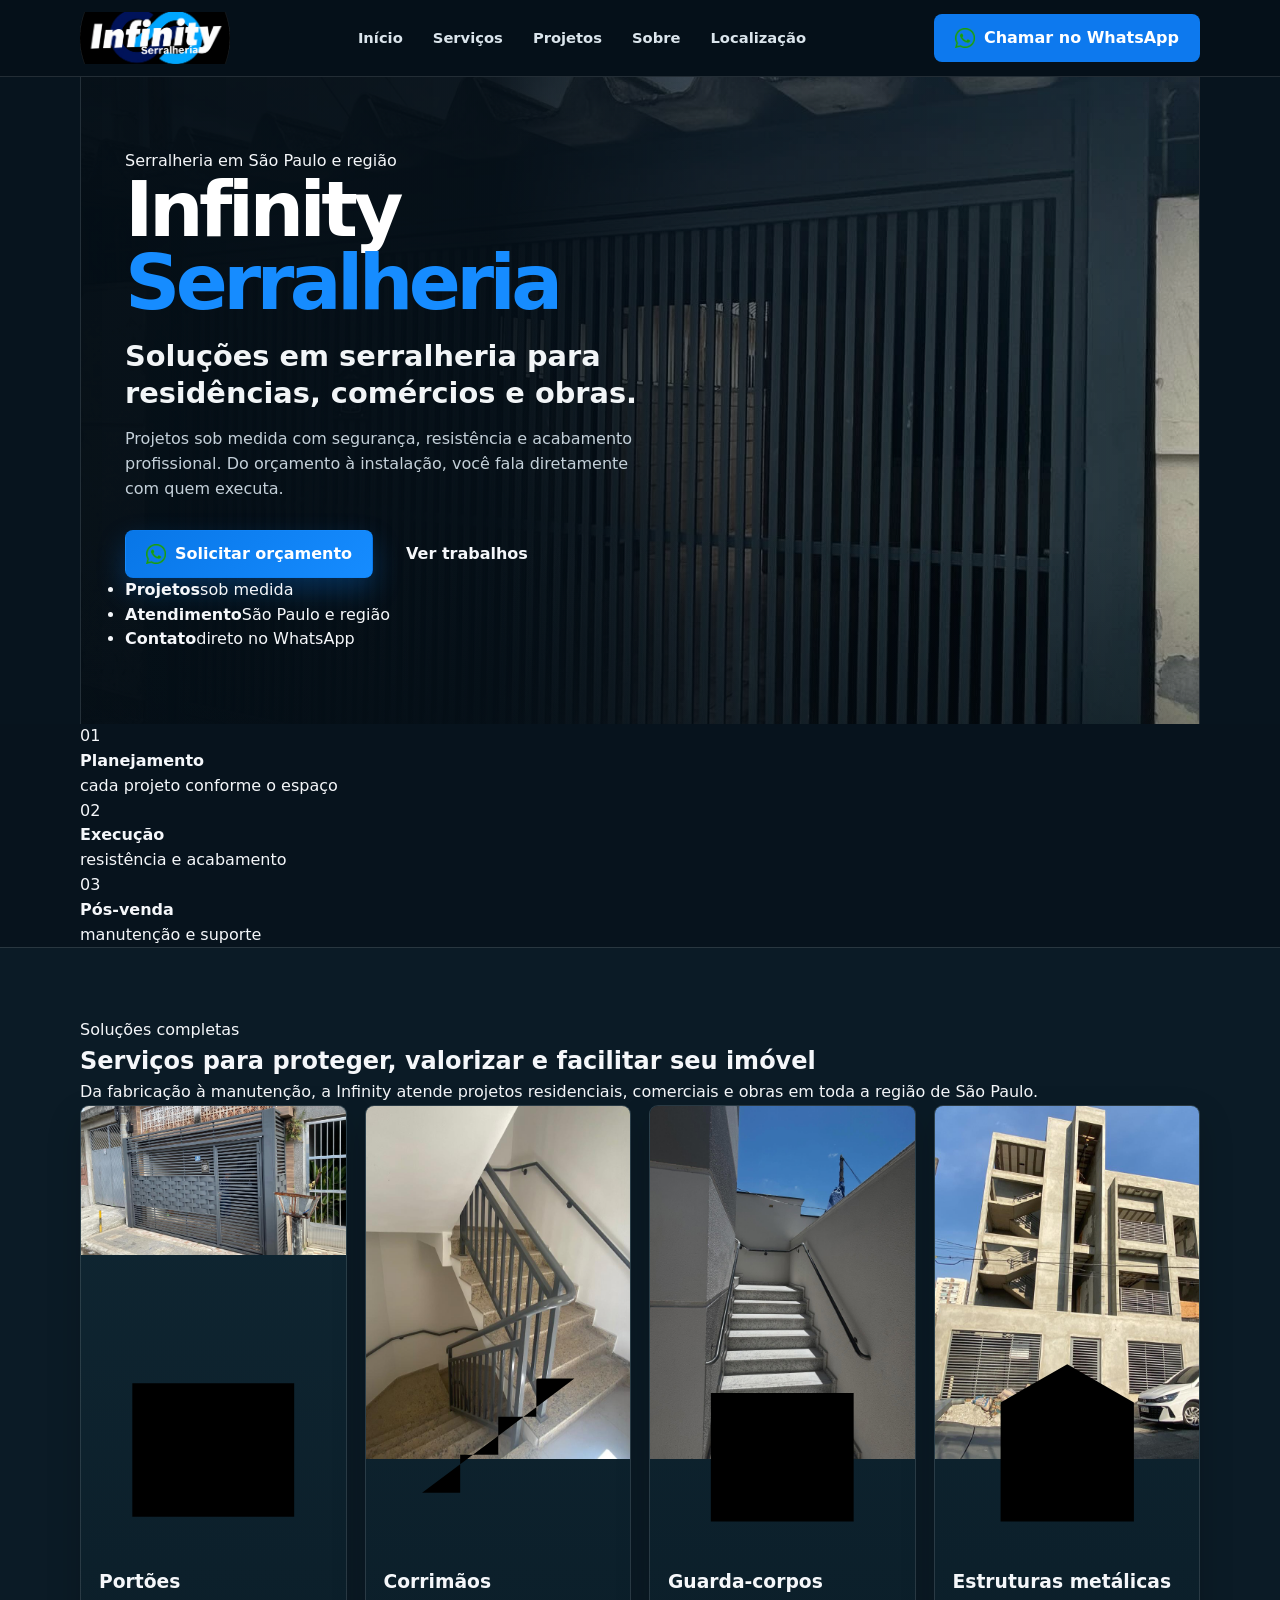
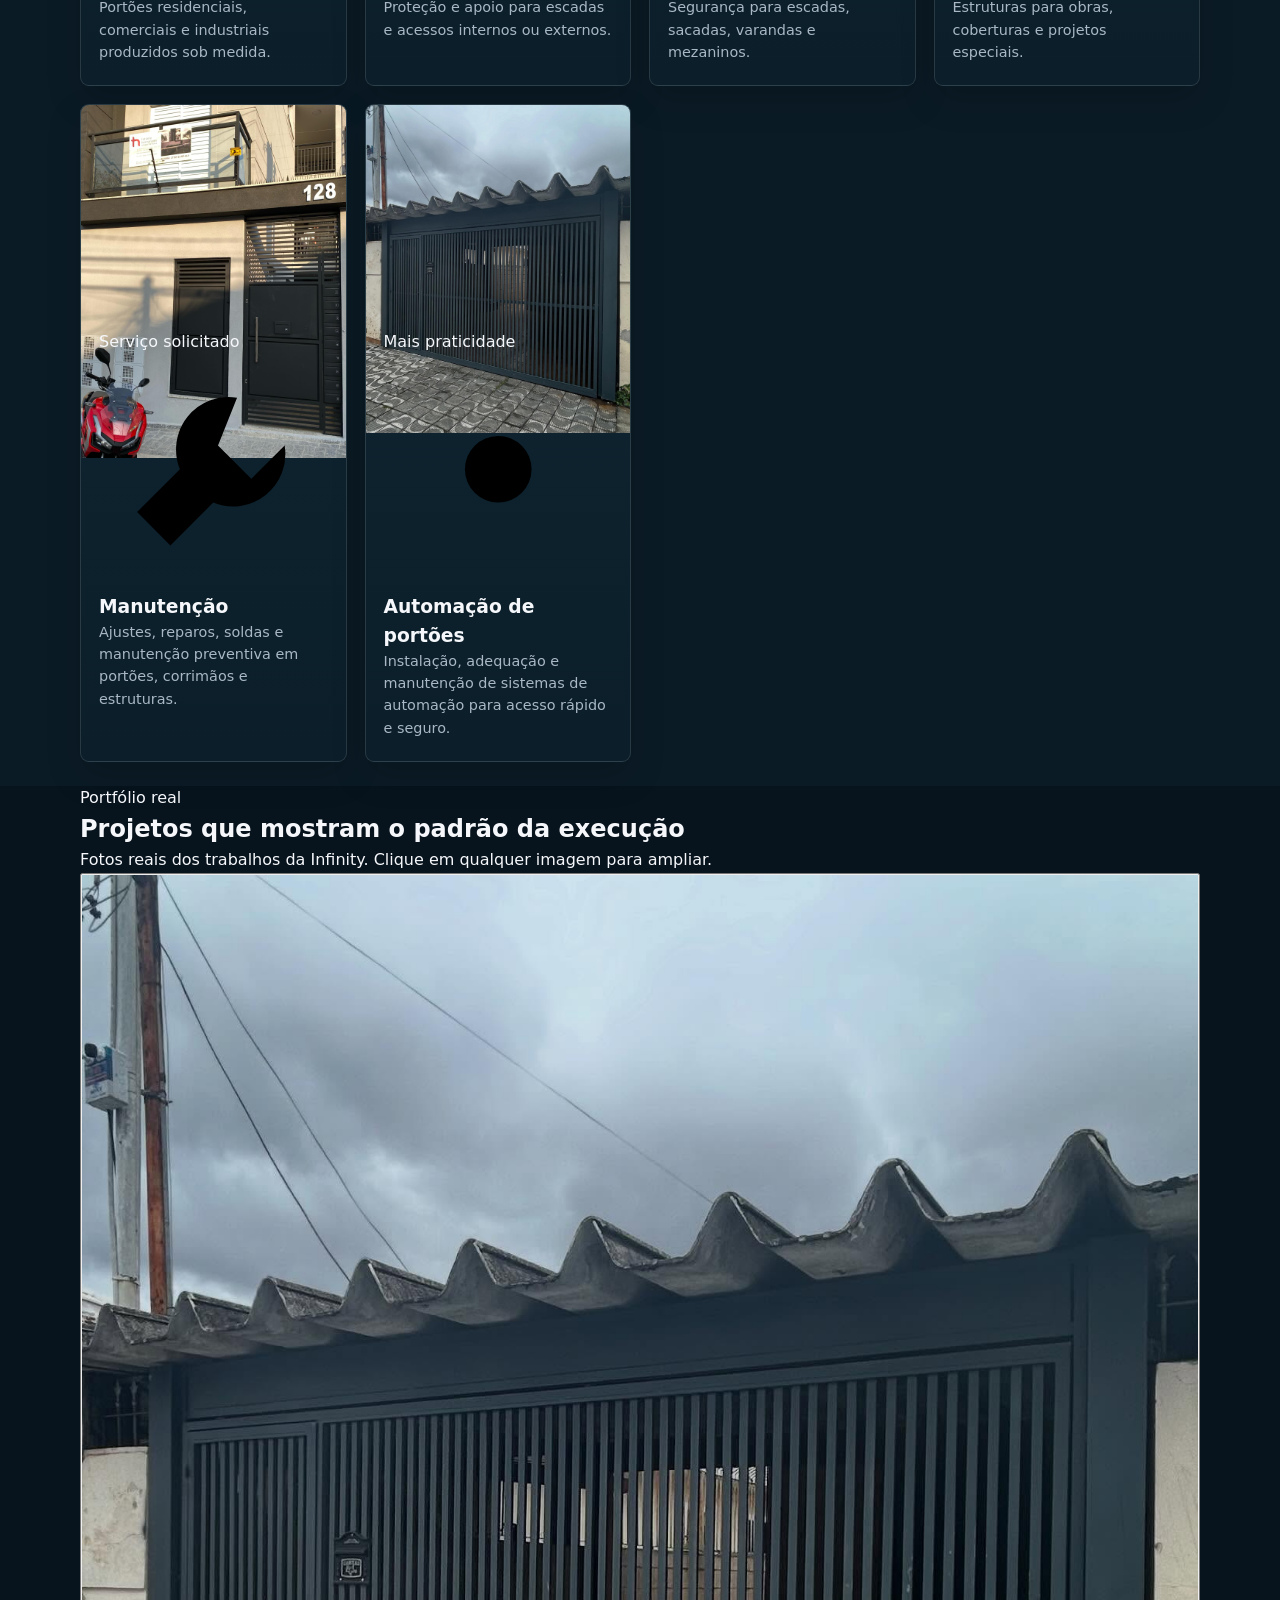
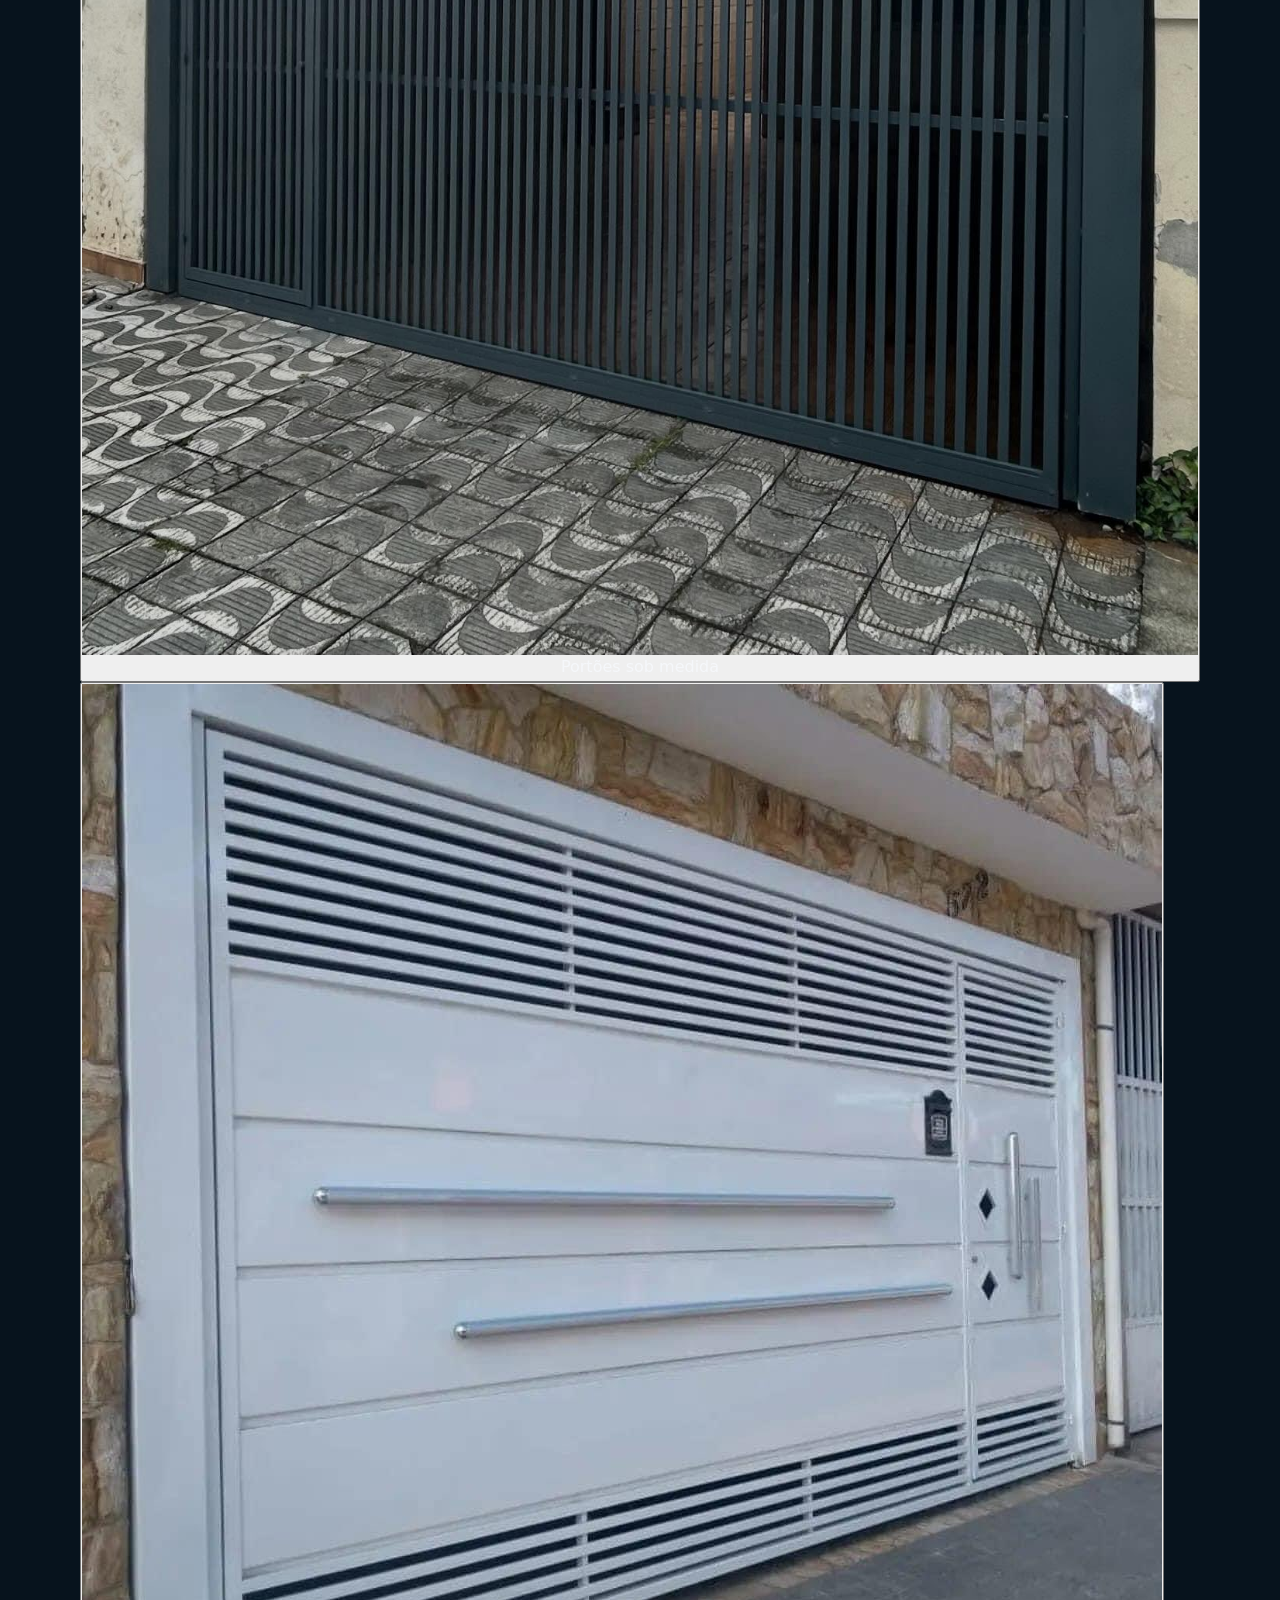
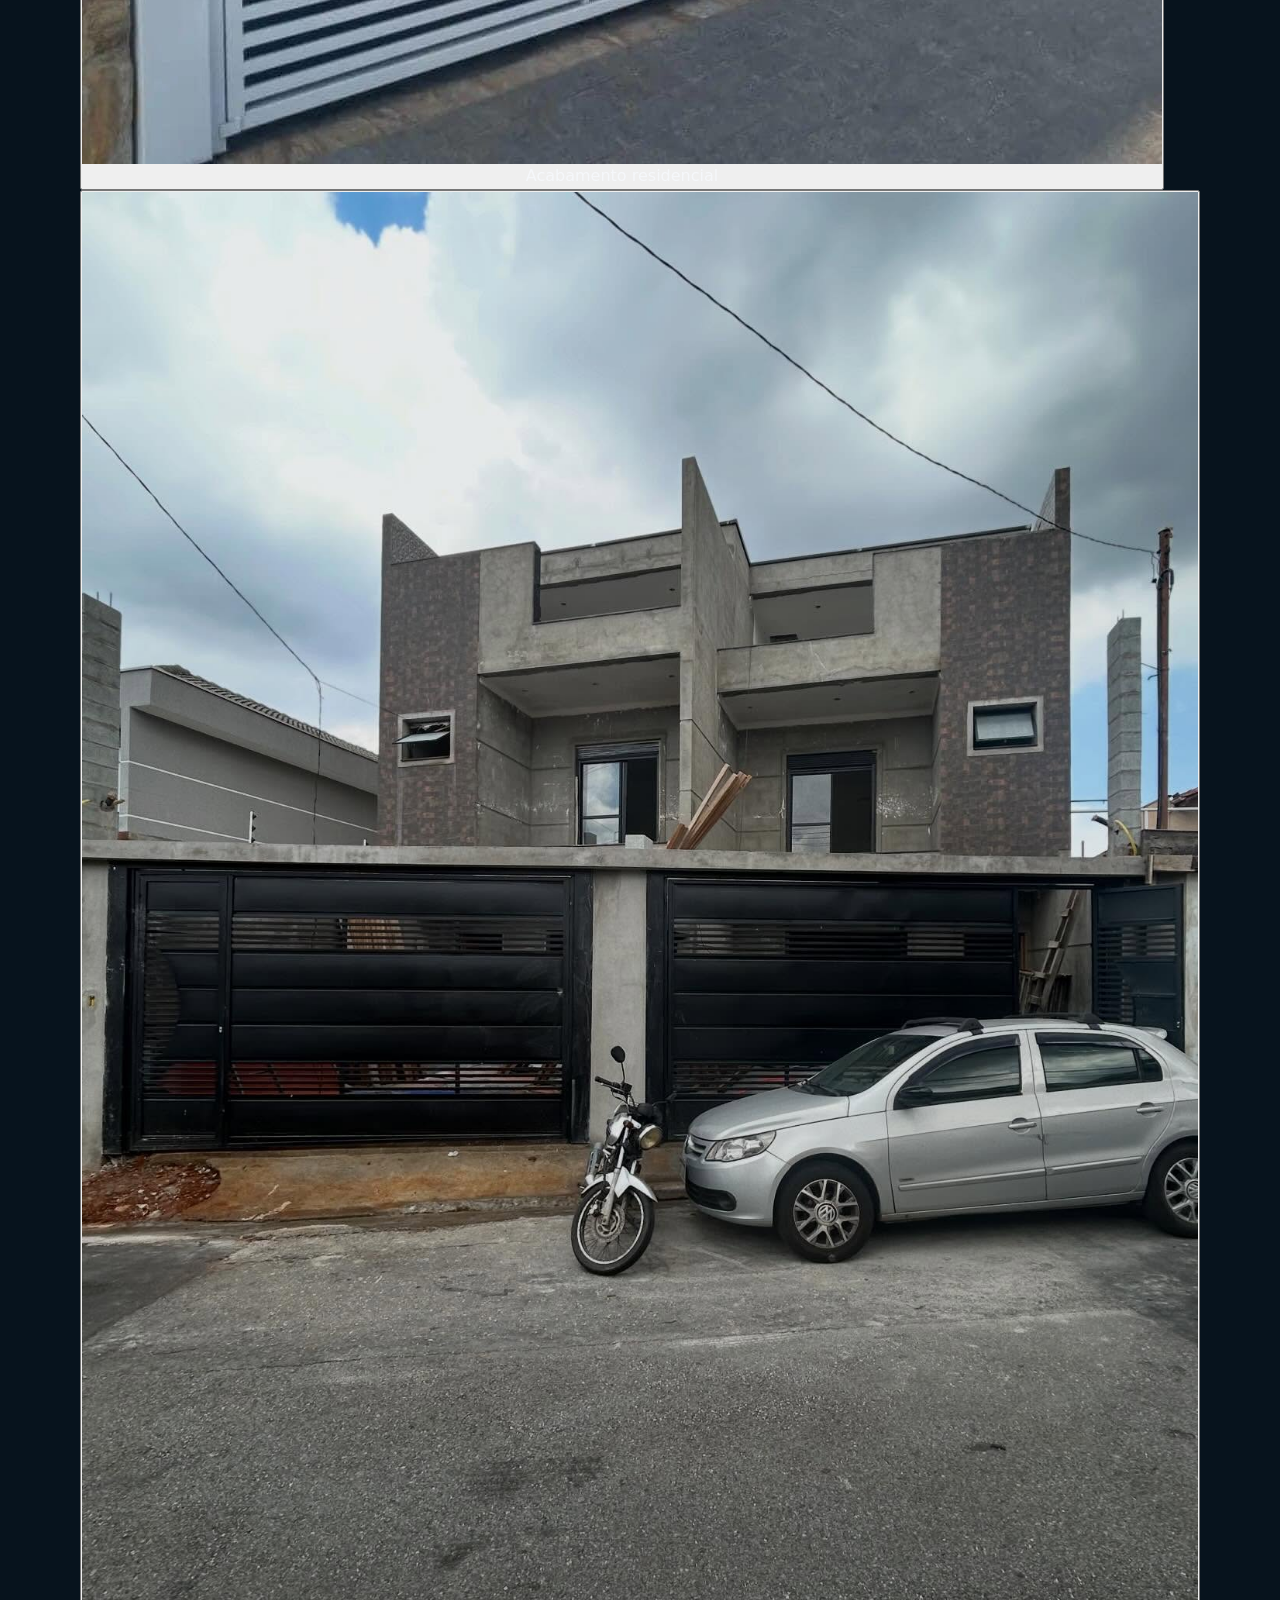
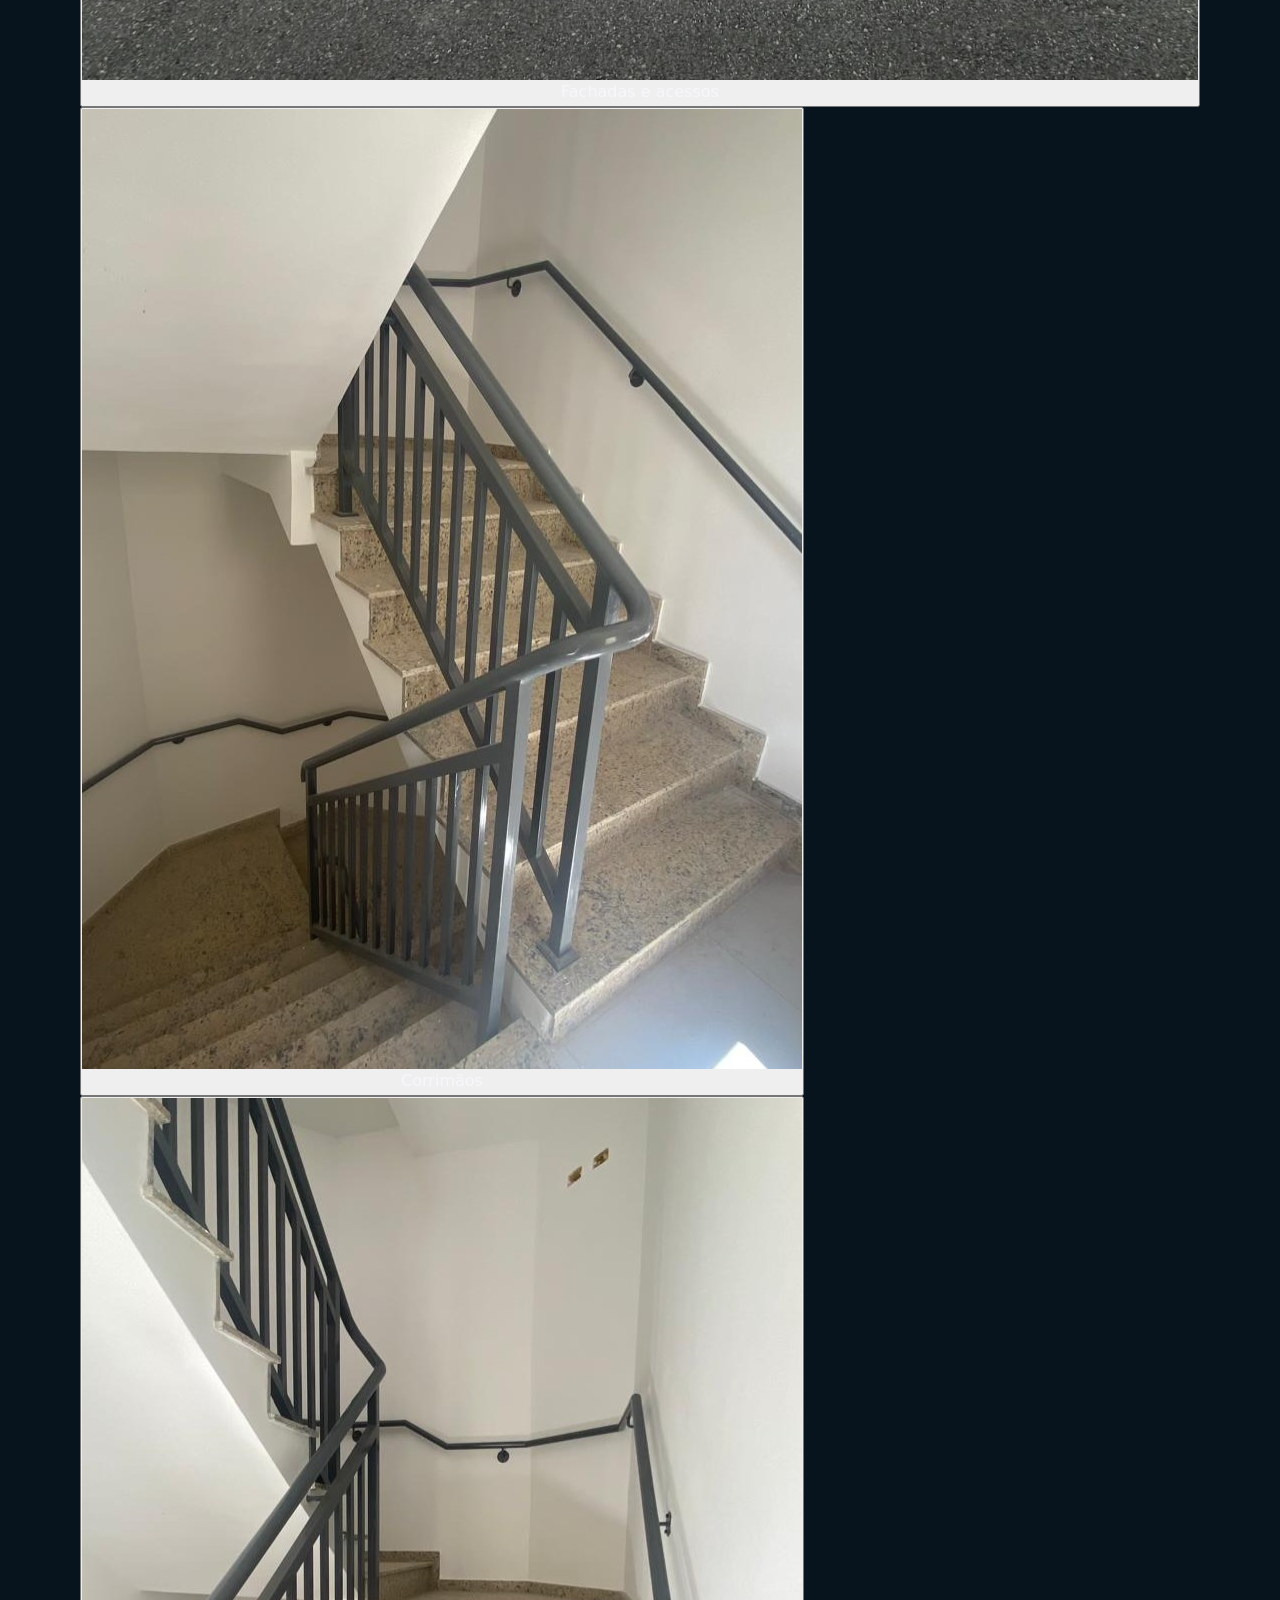
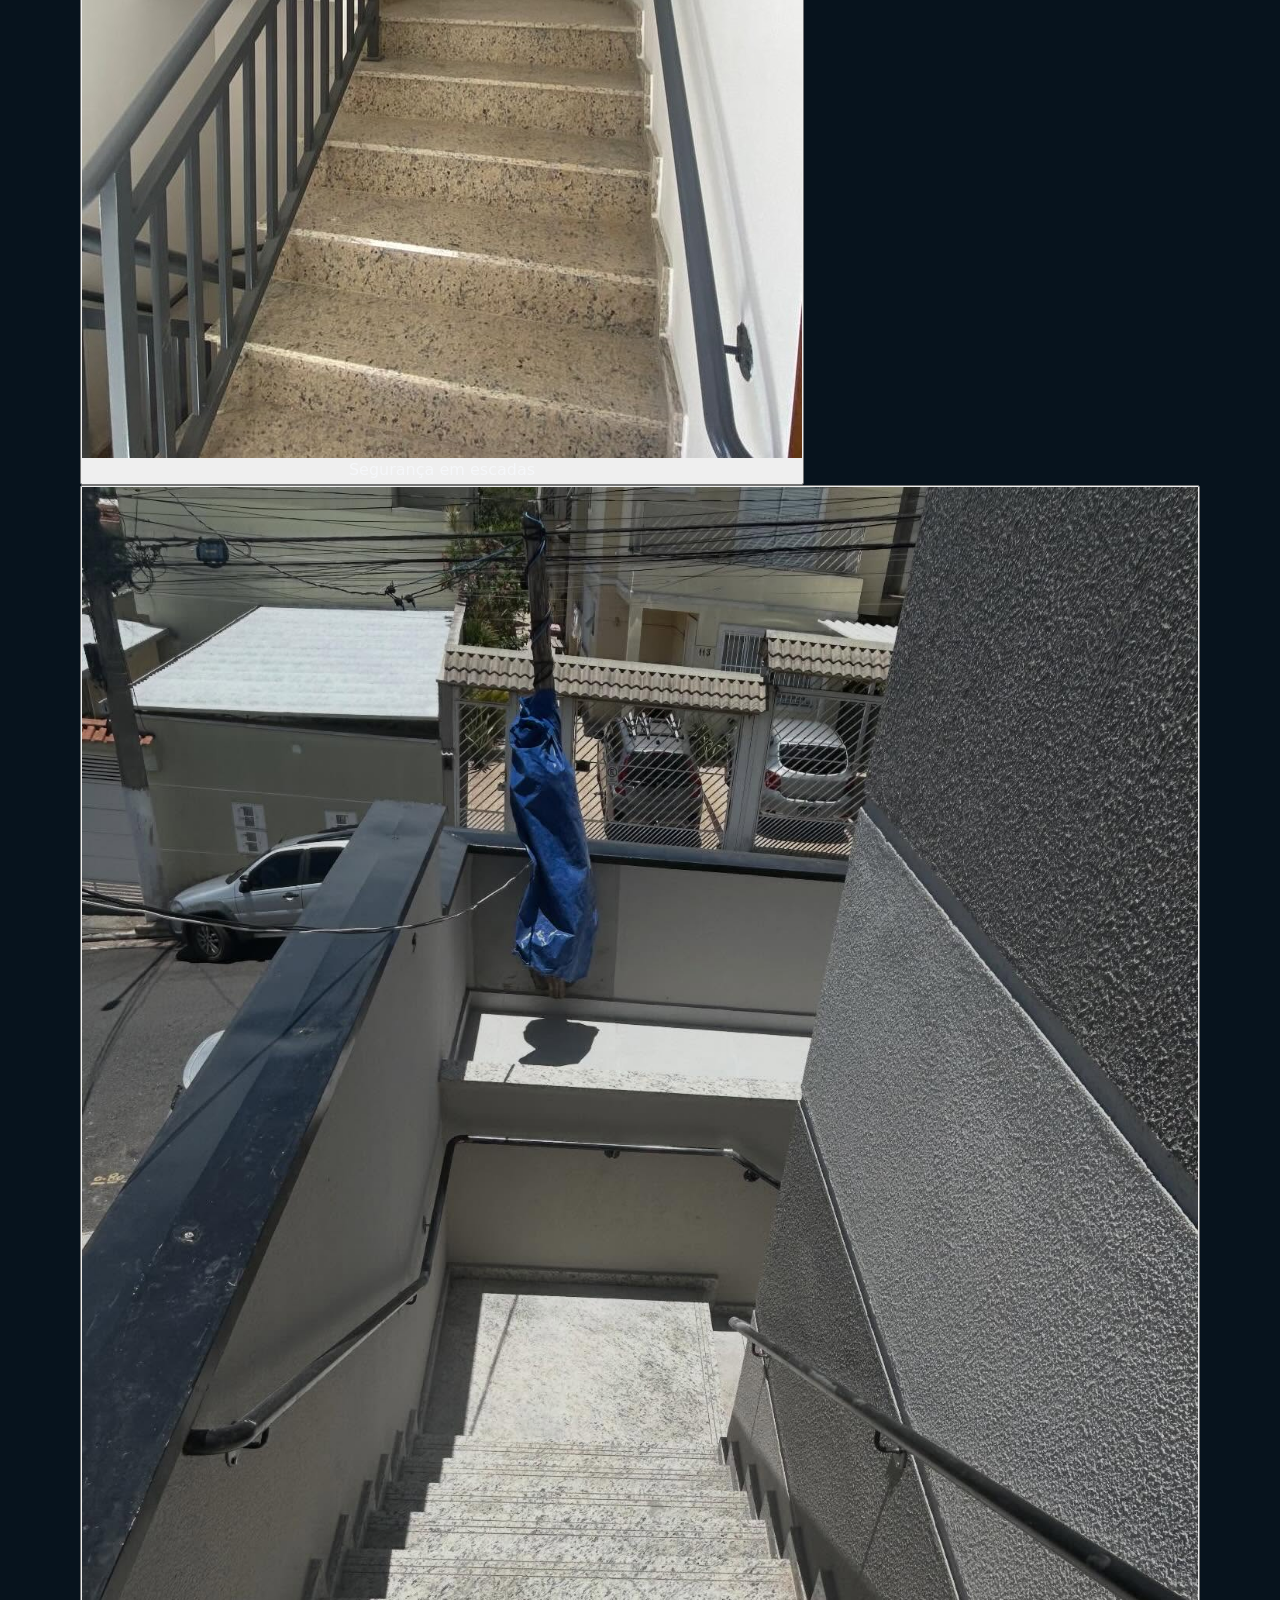
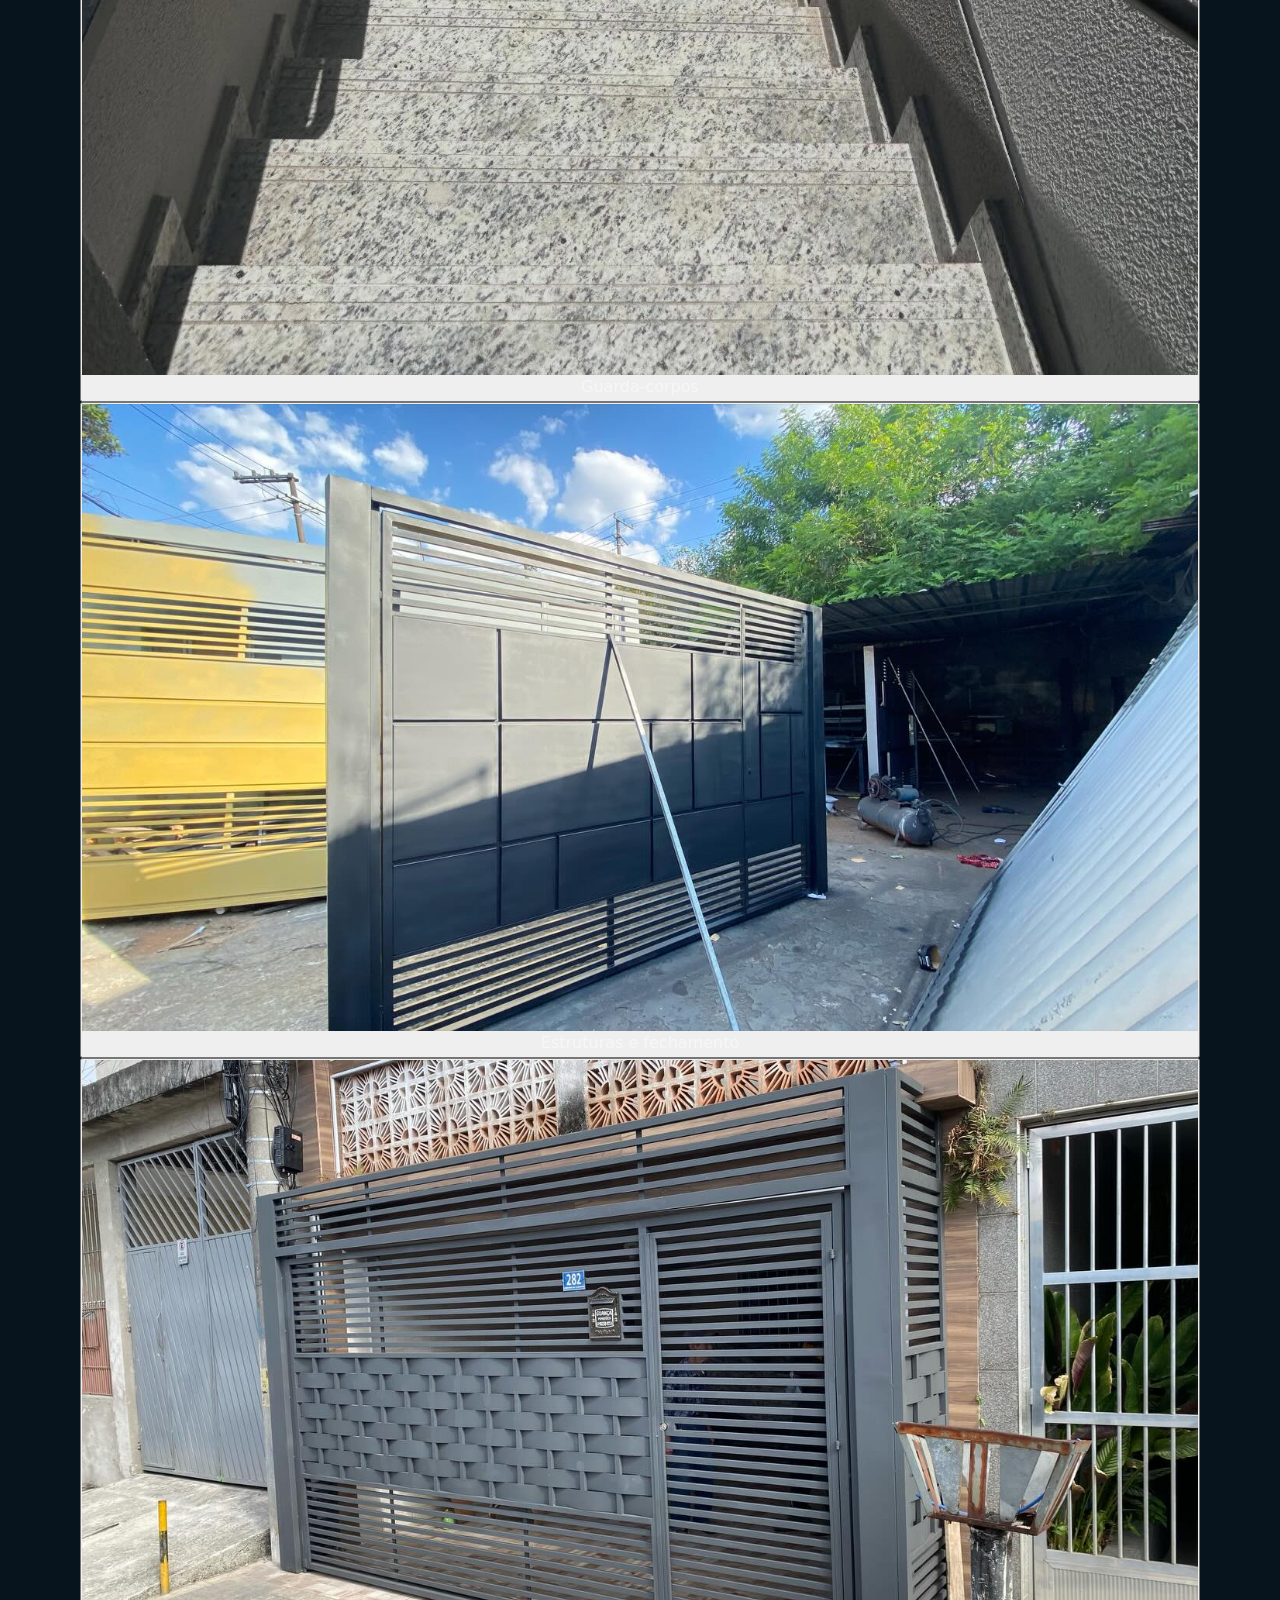
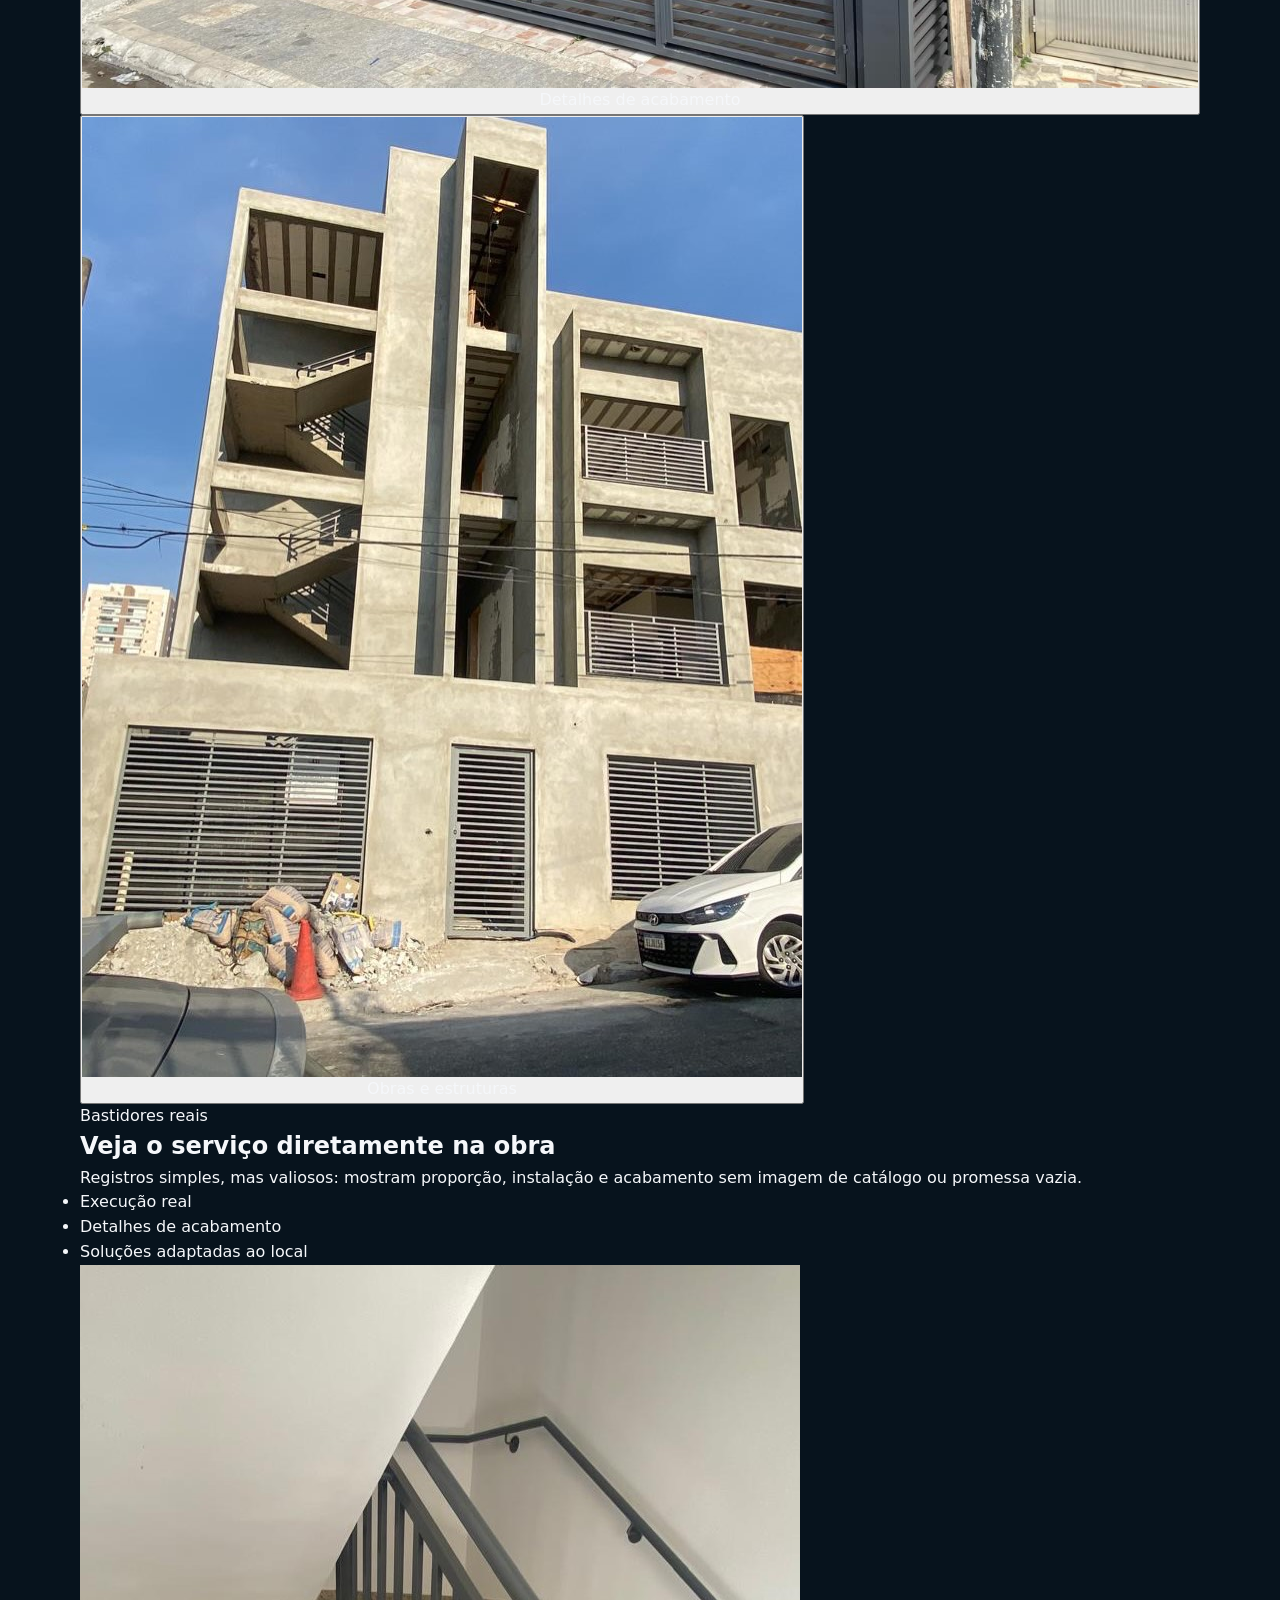
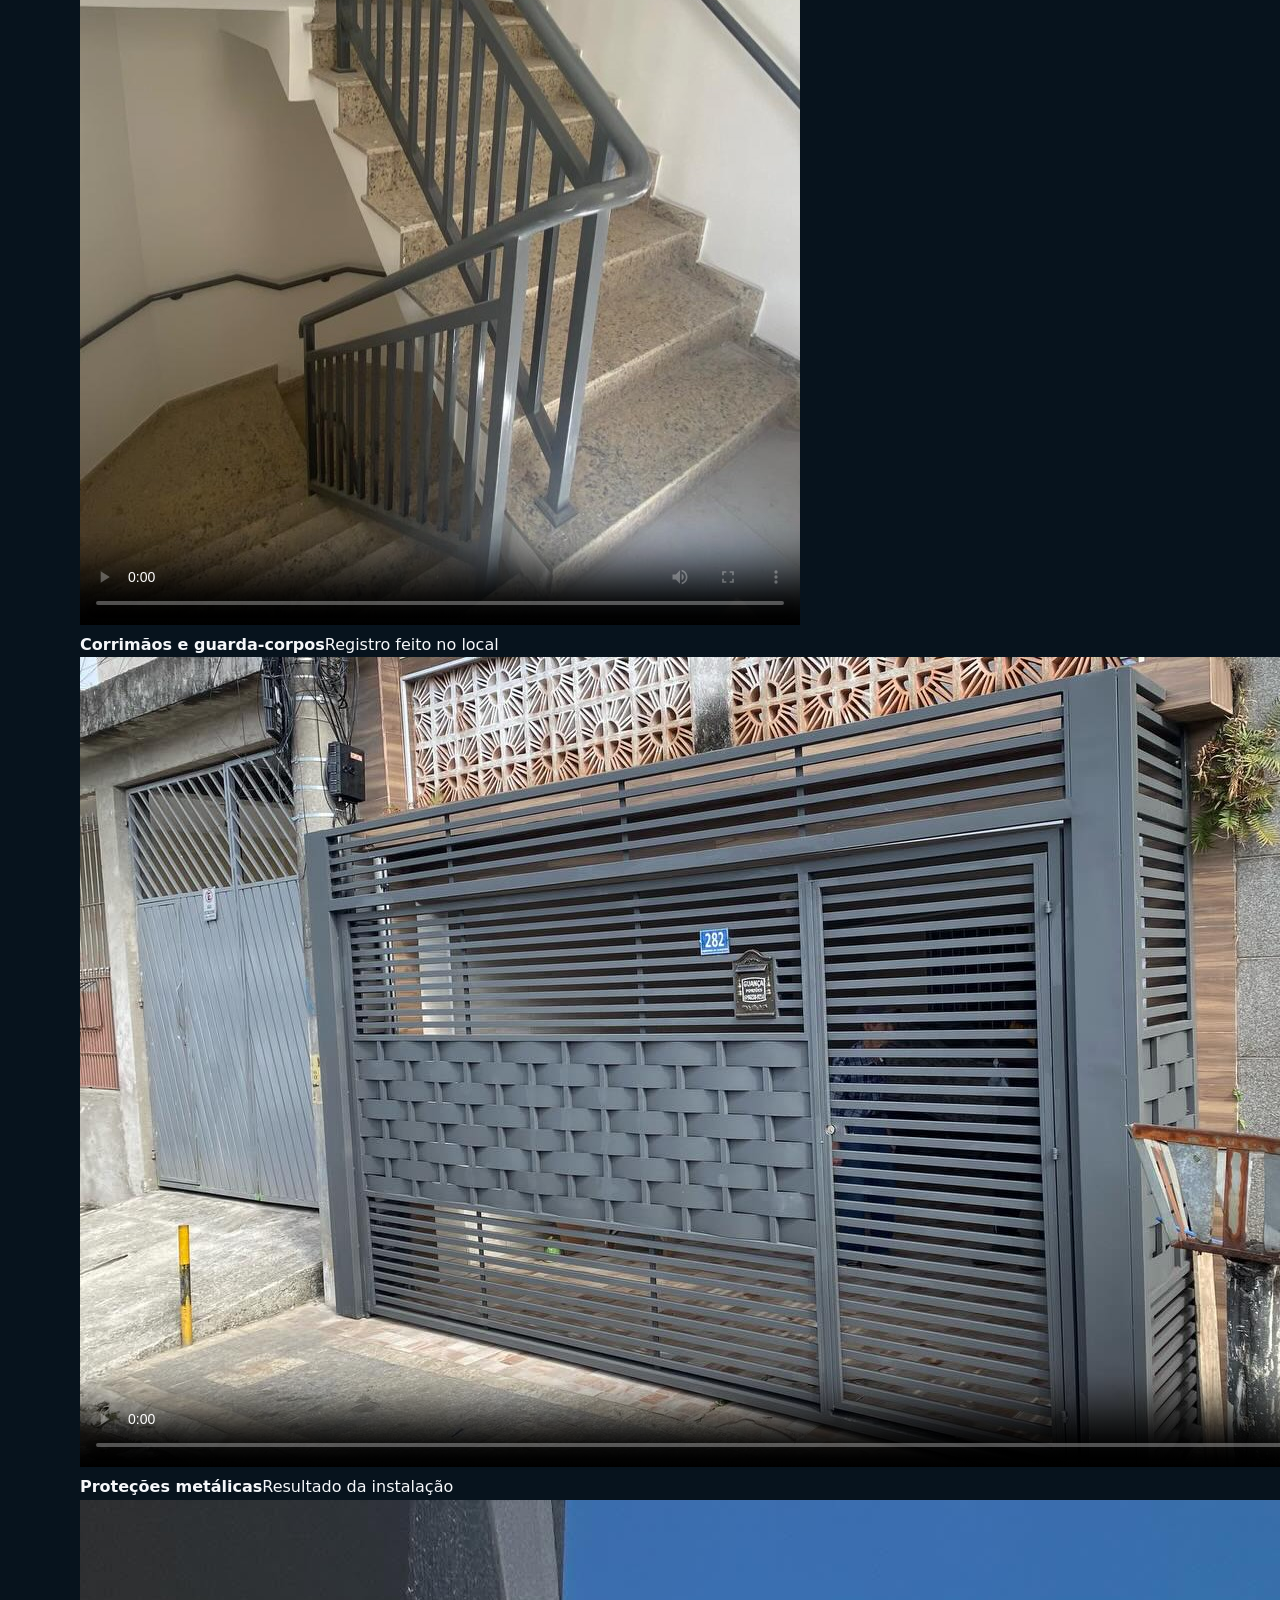
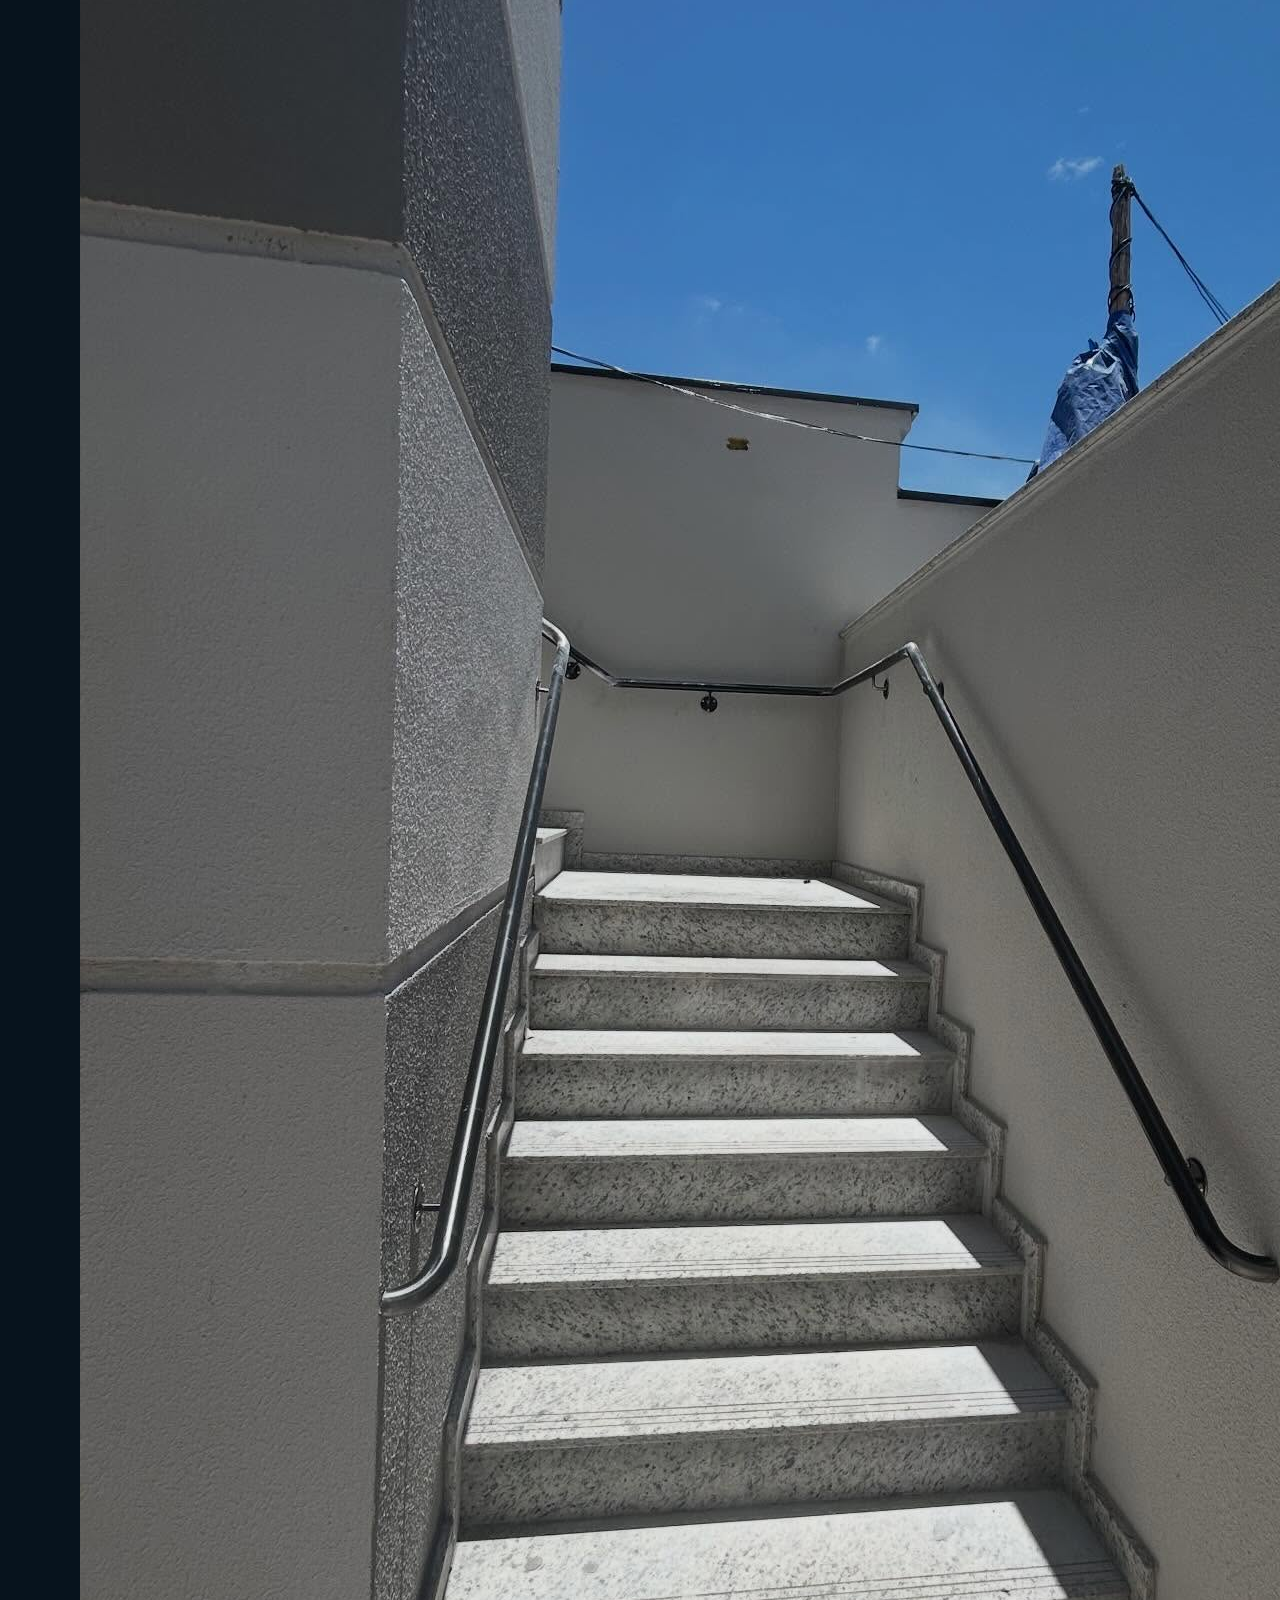
==== commit 1b4372af: "Transforma Infinity no case premium com galeria, serviços e mapa" ====
--- a/infinity-serralheria/index.html
+++ b/infinity-serralheria/index.html
@@ -3,12 +3,36 @@
 <head>
   <meta charset="UTF-8">
   <meta name="viewport" content="width=device-width, initial-scale=1.0">
-  <meta name="theme-color" content="#08141d">
-  <meta name="description" content="Infinity Serralheria: portões, corrimãos, guarda-corpos, estruturas metálicas, manutenção e automação em São Paulo e região.">
+  <meta name="theme-color" content="#07131d">
+  <meta name="description" content="Infinity Serralheria em São Paulo: portões, corrimãos, guarda-corpos, estruturas metálicas, manutenção e automação de portões.">
   <meta name="robots" content="index, follow">
+  <meta property="og:title" content="Infinity Serralheria | São Paulo e Região">
+  <meta property="og:description" content="Soluções sob medida em serralheria, manutenção e automação de portões.">
+  <meta property="og:image" content="assets/portao1.jpg">
+
   <title>Infinity Serralheria | São Paulo e Região</title>
+
   <link rel="icon" href="assets/FaviconInfinity.png" type="image/png">
   <link rel="stylesheet" href="styles.css">
+
+  <script type="application/ld+json">
+  {
+    "@context": "https://schema.org",
+    "@type": "HomeAndConstructionBusiness",
+    "name": "Infinity Serralheria",
+    "image": "assets/LogoInfinity.png",
+    "telephone": "+55 11 96632-1556",
+    "address": {
+      "@type": "PostalAddress",
+      "streetAddress": "Av. Sanatório, 697",
+      "addressLocality": "São Paulo",
+      "addressRegion": "SP",
+      "addressCountry": "BR"
+    },
+    "areaServed": "São Paulo e região",
+    "sameAs": ["https://www.instagram.com/infinity_serralheriaa/"]
+  }
+  </script>
 </head>
 <body>
   <a class="skip-link" href="#conteudo">Ir para o conteúdo</a>
@@ -26,8 +50,9 @@
       <nav class="main-nav" id="menu-principal" aria-label="Navegação principal">
         <a href="#inicio">Início</a>
         <a href="#servicos">Serviços</a>
+        <a href="#projetos">Projetos</a>
         <a href="#sobre">Sobre</a>
-        <a href="#contato">Contato</a>
+        <a href="#localizacao">Localização</a>
       </nav>
 
       <a class="btn btn-header" href="https://wa.me/5511966321556?text=Olá%2C%20vim%20pelo%20site%20da%20Infinity%20Serralheria%20e%20gostaria%20de%20solicitar%20um%20orçamento." target="_blank" rel="noopener noreferrer">
@@ -40,126 +65,274 @@
     <section class="hero" aria-labelledby="hero-title">
       <div class="container hero-inner">
         <div class="hero-content">
+          <span class="hero-kicker">Serralheria em São Paulo e região</span>
           <h1 id="hero-title">Infinity <span>Serralheria</span></h1>
           <h2>Soluções em serralheria para <strong>residências, comércios e obras.</strong></h2>
-          <p>Qualidade, segurança, acabamento impecável e atendimento próximo do início ao fim do projeto.</p>
+          <p>Projetos sob medida com segurança, resistência e acabamento profissional. Do orçamento à instalação, você fala diretamente com quem executa.</p>
+
           <div class="hero-actions">
             <a class="btn btn-primary" href="https://wa.me/5511966321556?text=Olá%2C%20gostaria%20de%20solicitar%20um%20orçamento%20com%20a%20Infinity%20Serralheria." target="_blank" rel="noopener noreferrer">
-              <img src="assets/Whats.png" alt="" aria-hidden="true"> Chamar no WhatsApp
+              <img src="assets/Whats.png" alt="" aria-hidden="true"> Solicitar orçamento
             </a>
-            <a class="btn btn-outline" href="#contato">Solicitar orçamento</a>
+            <a class="btn btn-ghost" href="#projetos">Ver trabalhos</a>
           </div>
-        </div>
-      </div>
-    </section>
-
-    <section class="services" id="servicos" aria-labelledby="services-title">
+
+          <ul class="hero-proof" aria-label="Diferenciais da Infinity Serralheria">
+            <li><strong>Projetos</strong><span>sob medida</span></li>
+            <li><strong>Atendimento</strong><span>São Paulo e região</span></li>
+            <li><strong>Contato</strong><span>direto no WhatsApp</span></li>
+          </ul>
+        </div>
+      </div>
+    </section>
+
+    <section class="trust-strip" aria-label="Principais diferenciais">
+      <div class="container trust-grid">
+        <div><span>01</span><p><strong>Planejamento</strong><br>cada projeto conforme o espaço</p></div>
+        <div><span>02</span><p><strong>Execução</strong><br>resistência e acabamento</p></div>
+        <div><span>03</span><p><strong>Pós-venda</strong><br>manutenção e suporte</p></div>
+      </div>
+    </section>
+
+    <section class="section services" id="servicos" aria-labelledby="services-title">
       <div class="container">
-        <div class="section-title">
-          <h2 id="services-title">Nossos serviços</h2>
-          <span></span>
+        <div class="section-heading">
+          <span class="eyebrow">Soluções completas</span>
+          <h2 id="services-title">Serviços para proteger, valorizar e facilitar seu imóvel</h2>
+          <p>Da fabricação à manutenção, a Infinity atende projetos residenciais, comerciais e obras em toda a região de São Paulo.</p>
         </div>
 
         <div class="services-grid">
           <article class="service-card">
-            <img class="service-photo" src="assets/portao2.jpg" alt="Portão metálico sob medida" loading="lazy">
-            <div class="service-body">
-              <div class="service-heading">
-                <svg viewBox="0 0 48 48" aria-hidden="true"><path d="M8 40V14l4-5 4 5v26M32 40V14l4-5 4 5v26M16 18h16M16 26h16M16 34h16"/></svg>
-                <h3>Portões</h3>
-              </div>
-              <p>Modelos sob medida com segurança e acabamento. Também fazemos manutenção e automação.</p>
+            <div class="service-photo"><img src="assets/portao2.jpg" alt="Portão metálico sob medida" loading="lazy"></div>
+            <div class="service-body">
+              <span class="service-icon" aria-hidden="true">
+                <svg viewBox="0 0 48 48"><path d="M7 39V11h34v28M12 39V16h24v23M18 16v23M24 16v23M30 16v23"/></svg>
+              </span>
+              <h3>Portões</h3>
+              <p>Portões residenciais, comerciais e industriais produzidos sob medida.</p>
             </div>
           </article>
 
           <article class="service-card">
-            <img class="service-photo" src="assets/corrimao1.jpg" alt="Corrimão metálico instalado em escada" loading="lazy">
-            <div class="service-body">
-              <div class="service-heading">
-                <svg viewBox="0 0 48 48" aria-hidden="true"><path d="M8 34l24-20M12 38l24-20M13 32v8M23 24v8M33 16v8"/></svg>
-                <h3>Corrimãos</h3>
-              </div>
-              <p>Resistência e design para áreas internas e externas, com acabamento profissional.</p>
+            <div class="service-photo"><img src="assets/corrimao1.jpg" alt="Corrimão metálico instalado em escada" loading="lazy"></div>
+            <div class="service-body">
+              <span class="service-icon" aria-hidden="true">
+                <svg viewBox="0 0 48 48"><path d="M8 34h8v-8h8v-8h8v-8h8M10 28l25-18M15 32V22M25 24V15M35 16V8"/></svg>
+              </span>
+              <h3>Corrimãos</h3>
+              <p>Proteção e apoio para escadas e acessos internos ou externos.</p>
             </div>
           </article>
 
           <article class="service-card">
-            <img class="service-photo" src="assets/corrimao4.jpg" alt="Guarda-corpo metálico" loading="lazy">
-            <div class="service-body">
-              <div class="service-heading">
-                <svg viewBox="0 0 48 48" aria-hidden="true"><path d="M24 5l14 6v10c0 10-6 17-14 22C16 38 10 31 10 21V11l14-6zM17 24l5 5 10-12"/></svg>
-                <h3>Guarda-corpos</h3>
-              </div>
-              <p>Proteção com visual moderno e durabilidade para escadas, sacadas e varandas.</p>
+            <div class="service-photo"><img src="assets/corrimao4.jpg" alt="Guarda-corpo metálico" loading="lazy"></div>
+            <div class="service-body">
+              <span class="service-icon" aria-hidden="true">
+                <svg viewBox="0 0 48 48"><path d="M9 40V13h30v27M9 20h30M15 20v20M24 20v20M33 20v20"/></svg>
+              </span>
+              <h3>Guarda-corpos</h3>
+              <p>Segurança para escadas, sacadas, varandas e mezaninos.</p>
             </div>
           </article>
 
           <article class="service-card">
-            <img class="service-photo" src="assets/predio1.jpg" alt="Estrutura metálica em obra" loading="lazy">
-            <div class="service-body">
-              <div class="service-heading">
-                <svg viewBox="0 0 48 48" aria-hidden="true"><path d="M7 40h34M11 40V20l13-12 13 12v20M11 20h26M18 40V25M30 40V25M15 15l18 25M33 15L15 40"/></svg>
-                <h3>Estruturas metálicas</h3>
-              </div>
-              <p>Soluções práticas e reforçadas para obras, coberturas e projetos especiais.</p>
-            </div>
-          </article>
-        </div>
-      </div>
-    </section>
-
-    <section class="benefits" id="sobre" aria-labelledby="benefits-title">
+            <div class="service-photo"><img src="assets/predio1.jpg" alt="Estrutura metálica em obra" loading="lazy"></div>
+            <div class="service-body">
+              <span class="service-icon" aria-hidden="true">
+                <svg viewBox="0 0 48 48"><path d="M7 40h34M10 40V15l14-8 14 8v25M10 15h28M16 40V19M24 40V19M32 40V19"/></svg>
+              </span>
+              <h3>Estruturas metálicas</h3>
+              <p>Estruturas para obras, coberturas e projetos especiais.</p>
+            </div>
+          </article>
+
+          <article class="service-card service-card-featured">
+            <div class="service-photo"><img src="assets/portao6.jpg" alt="Manutenção de portão e estrutura metálica" loading="lazy"></div>
+            <div class="service-body">
+              <span class="service-badge">Serviço solicitado</span>
+              <span class="service-icon" aria-hidden="true">
+                <svg viewBox="0 0 48 48"><path d="M29 9a11 11 0 0 0-12 15L8 33l7 7 9-9a11 11 0 0 0 15-12l-7 7-7-7z"/></svg>
+              </span>
+              <h3>Manutenção</h3>
+              <p>Ajustes, reparos, soldas e manutenção preventiva em portões, corrimãos e estruturas.</p>
+            </div>
+          </article>
+
+          <article class="service-card service-card-featured">
+            <div class="service-photo"><img src="assets/portao1.jpg" alt="Automação de portão residencial" loading="lazy"></div>
+            <div class="service-body">
+              <span class="service-badge">Mais praticidade</span>
+              <span class="service-icon" aria-hidden="true">
+                <svg viewBox="0 0 48 48"><path d="M24 7v7M24 34v7M7 24h7M34 24h7M12 12l5 5M31 31l5 5M36 12l-5 5M17 31l-5 5"/><circle cx="24" cy="24" r="7"/></svg>
+              </span>
+              <h3>Automação de portões</h3>
+              <p>Instalação, adequação e manutenção de sistemas de automação para acesso rápido e seguro.</p>
+            </div>
+          </article>
+        </div>
+      </div>
+    </section>
+
+    <section class="section projects" id="projetos" aria-labelledby="projects-title">
       <div class="container">
-        <div class="section-title benefits-title">
-          <h2 id="benefits-title">Por que escolher a <span>Infinity</span> Serralheria?</h2>
+        <div class="section-heading section-heading-left">
+          <div>
+            <span class="eyebrow">Portfólio real</span>
+            <h2 id="projects-title">Projetos que mostram o padrão da execução</h2>
+          </div>
+          <p>Fotos reais dos trabalhos da Infinity. Clique em qualquer imagem para ampliar.</p>
+        </div>
+
+        <div class="project-grid">
+          <button class="project-item project-item-main" type="button" data-full="assets/portao1.jpg" aria-label="Ampliar portão metálico">
+            <img src="assets/portao1.jpg" alt="Portão metálico moderno" loading="lazy"><span>Portões sob medida</span>
+          </button>
+          <button class="project-item" type="button" data-full="assets/portao3.jpg" aria-label="Ampliar portão residencial">
+            <img src="assets/portao3.jpg" alt="Portão residencial" loading="lazy"><span>Acabamento residencial</span>
+          </button>
+          <button class="project-item" type="button" data-full="assets/portao4.jpg" aria-label="Ampliar fachada com serralheria">
+            <img src="assets/portao4.jpg" alt="Fachada com portão e porta metálica" loading="lazy"><span>Fachadas e acessos</span>
+          </button>
+          <button class="project-item project-item-tall" type="button" data-full="assets/corrimao1.jpg" aria-label="Ampliar corrimão metálico">
+            <img src="assets/corrimao1.jpg" alt="Corrimão metálico em escada" loading="lazy"><span>Corrimãos</span>
+          </button>
+          <button class="project-item" type="button" data-full="assets/corrimao2.jpg" aria-label="Ampliar corrimão em escada">
+            <img src="assets/corrimao2.jpg" alt="Escada com corrimão metálico" loading="lazy"><span>Segurança em escadas</span>
+          </button>
+          <button class="project-item" type="button" data-full="assets/corrimao3.jpg" aria-label="Ampliar guarda-corpo">
+            <img src="assets/corrimao3.jpg" alt="Guarda-corpo metálico" loading="lazy"><span>Guarda-corpos</span>
+          </button>
+          <button class="project-item project-item-wide" type="button" data-full="assets/portao5.jpg" aria-label="Ampliar estrutura metálica">
+            <img src="assets/portao5.jpg" alt="Portão e estrutura metálica" loading="lazy"><span>Estruturas e fechamento</span>
+          </button>
+          <button class="project-item" type="button" data-full="assets/portao2.jpg" aria-label="Ampliar portão metálico">
+            <img src="assets/portao2.jpg" alt="Portão metálico em fachada" loading="lazy"><span>Detalhes de acabamento</span>
+          </button>
+          <button class="project-item" type="button" data-full="assets/predio1.jpg" aria-label="Ampliar estrutura em prédio">
+            <img src="assets/predio1.jpg" alt="Estrutura metálica em edifício" loading="lazy"><span>Obras e estruturas</span>
+          </button>
+        </div>
+      </div>
+    </section>
+
+    <section class="section work-video" aria-labelledby="video-title">
+      <div class="container video-layout">
+        <div class="video-copy-block">
+          <span class="eyebrow">Bastidores reais</span>
+          <h2 id="video-title">Veja o serviço diretamente na obra</h2>
+          <p>Registros simples, mas valiosos: mostram proporção, instalação e acabamento sem imagem de catálogo ou promessa vazia.</p>
+          <ul class="video-points">
+            <li>Execução real</li>
+            <li>Detalhes de acabamento</li>
+            <li>Soluções adaptadas ao local</li>
+          </ul>
+        </div>
+
+        <div class="video-showcase">
+          <article class="video-card video-card-main">
+            <video controls playsinline preload="none" poster="assets/corrimao1.jpg" aria-label="Vídeo mostrando corrimão instalado">
+              <source data-src="assets/videocorrimao.mp4" type="video/mp4">
+            </video>
+            <div><strong>Corrimãos e guarda-corpos</strong><span>Registro feito no local</span></div>
+          </article>
+          <article class="video-card">
+            <video controls playsinline preload="none" poster="assets/portao2.jpg" aria-label="Vídeo mostrando proteção metálica">
+              <source data-src="assets/videocerca.mp4" type="video/mp4">
+            </video>
+            <div><strong>Proteções metálicas</strong><span>Resultado da instalação</span></div>
+          </article>
+          <article class="video-card">
+            <video controls playsinline preload="none" poster="assets/corrimao4.jpg" aria-label="Vídeo mostrando escada e estrutura">
+              <source data-src="assets/videoescadas.mp4" type="video/mp4">
+            </video>
+            <div><strong>Escadas e estruturas</strong><span>Execução sob medida</span></div>
+          </article>
+        </div>
+      </div>
+    </section>
+
+    <section class="section benefits" id="sobre" aria-labelledby="benefits-title">
+      <div class="container">
+        <div class="section-heading">
+          <span class="eyebrow">Do orçamento à entrega</span>
+          <h2 id="benefits-title">Por que escolher a Infinity Serralheria?</h2>
         </div>
 
         <div class="benefits-grid">
           <article>
-            <svg viewBox="0 0 64 64" aria-hidden="true"><path d="M32 5l7 5 9-1 3 9 7 6-5 8 1 9-9 3-6 7-8-5-9 1-3-9-7-6 5-8-1-9 9-3 6-7zM22 32l7 7 14-16"/></svg>
-            <h3>Qualidade garantida</h3>
-            <p>Materiais selecionados e acabamento impecável em cada detalhe.</p>
+            <span class="benefit-number">01</span>
+            <div class="benefit-icon"><svg viewBox="0 0 48 48"><path d="M24 5l5 5 7-1 2 7 6 4-4 6 1 7-7 2-4 6-6-4-7 1-2-7-6-4 4-6-1-7 7-2z"/><path d="M17 24l5 5 10-11"/></svg></div>
+            <h3>Qualidade no acabamento</h3>
+            <p>Cuidado em cada detalhe, do corte e solda à instalação final.</p>
           </article>
           <article>
-            <svg viewBox="0 0 64 64" aria-hidden="true"><path d="M32 6l20 8v14c0 14-8 24-20 31C20 52 12 42 12 28V14l20-8zM22 31l7 7 14-15"/></svg>
-            <h3>Segurança</h3>
-            <p>Projetos que unem resistência, proteção e tranquilidade no uso diário.</p>
+            <span class="benefit-number">02</span>
+            <div class="benefit-icon"><svg viewBox="0 0 48 48"><path d="M24 5l16 7v11c0 10-6 17-16 21C14 40 8 33 8 23V12z"/><path d="M17 24l5 5 10-11"/></svg></div>
+            <h3>Segurança e resistência</h3>
+            <p>Soluções pensadas para suportar o uso diário com estabilidade.</p>
           </article>
           <article>
-            <svg viewBox="0 0 64 64" aria-hidden="true"><path d="M20 29a9 9 0 1 0 0-18 9 9 0 0 0 0 18zM44 29a9 9 0 1 0 0-18 9 9 0 0 0 0 18zM5 55v-7c0-9 7-16 15-16s15 7 15 16v7M29 55v-7c0-9 7-16 15-16s15 7 15 16v7"/></svg>
+            <span class="benefit-number">03</span>
+            <div class="benefit-icon"><svg viewBox="0 0 48 48"><circle cx="18" cy="18" r="7"/><circle cx="34" cy="20" r="5"/><path d="M6 41c1-9 5-14 12-14s11 5 12 14M29 29c7 0 11 4 12 12"/></svg></div>
             <h3>Atendimento próximo</h3>
-            <p>Acompanhamento do início ao pós-venda com atenção e transparência.</p>
-          </article>
-        </div>
-      </div>
-    </section>
-
-    <section class="cta" id="contato" aria-labelledby="cta-title">
-      <div class="container cta-grid">
+            <p>Contato direto para entender, orientar e acompanhar seu projeto.</p>
+          </article>
+        </div>
+      </div>
+    </section>
+
+    <section class="location-section" id="localizacao" aria-labelledby="location-title">
+      <div class="container location-grid">
+        <div class="location-content">
+          <span class="eyebrow">Onde estamos</span>
+          <h2 id="location-title">Atendimento em São Paulo e região</h2>
+          <p>A Infinity Serralheria atende residências, comércios e obras em toda a região de São Paulo.</p>
+
+          <div class="location-card">
+            <img src="assets/mapa.png" alt="Ícone de localização">
+            <div>
+              <strong>Av. Sanatório, 697</strong>
+              <span>Jardim Modelo, São Paulo - SP</span>
+            </div>
+          </div>
+
+          <a class="text-link" href="https://www.google.com/maps/search/?api=1&query=Av.%20Sanat%C3%B3rio%2C%20697%2C%20Jardim%20Modelo%2C%20S%C3%A3o%20Paulo%20SP" target="_blank" rel="noopener noreferrer">Abrir rota no Google Maps <span>↗</span></a>
+        </div>
+
+        <div class="map-frame">
+          <iframe title="Mapa da Infinity Serralheria" src="https://www.google.com/maps?q=Av.%20Sanat%C3%B3rio%2C%20697%2C%20Jardim%20Modelo%2C%20S%C3%A3o%20Paulo%20-%20SP&output=embed" loading="lazy" referrerpolicy="no-referrer-when-downgrade" allowfullscreen></iframe>
+        </div>
+      </div>
+    </section>
+
+    <section class="cta-section" id="contato" aria-labelledby="cta-title">
+      <div class="container cta-box">
         <div class="cta-copy">
-          <h2 id="cta-title">Vamos transformar seu projeto em <span>realidade?</span></h2>
-          <p>Fale agora com a Infinity Serralheria e solicite seu orçamento.</p>
+          <span class="eyebrow">Seu projeto começa aqui</span>
+          <h2 id="cta-title">Vamos transformar sua ideia em uma solução <span>segura e bem executada?</span></h2>
+          <p>Envie fotos, medidas aproximadas ou uma descrição do que precisa. A Infinity retorna diretamente pelo WhatsApp.</p>
           <div class="cta-actions">
-            <a class="btn btn-primary" href="https://wa.me/5511966321556?text=Olá%2C%20vim%20pelo%20site%20da%20Infinity%20Serralheria.%20Gostaria%20de%20solicitar%20um%20orçamento." target="_blank" rel="noopener noreferrer">
-              <img src="assets/Whats.png" alt="" aria-hidden="true"> Chamar no WhatsApp
+            <a class="btn btn-primary btn-large" href="https://wa.me/5511966321556?text=Olá%2C%20vim%20pelo%20site%20da%20Infinity%20Serralheria.%20Gostaria%20de%20solicitar%20um%20orçamento." target="_blank" rel="noopener noreferrer">
+              <img src="assets/Whats.png" alt="" aria-hidden="true"> Pedir orçamento no WhatsApp
             </a>
-            <a class="btn btn-outline" href="https://wa.me/5511966321556?text=Olá%2C%20gostaria%20de%20solicitar%20um%20orçamento." target="_blank" rel="noopener noreferrer">Solicitar orçamento</a>
+            <a class="btn btn-ghost btn-large" href="tel:+5511966321556">Ligar agora</a>
           </div>
         </div>
 
-        <address class="contact-list">
-          <div>
-            <span class="contact-icon pin">⌖</span>
-            <p><strong>Atendemos São Paulo e região</strong><br>Av. Sanatório, 697, Jardim Modelo</p>
-          </div>
-          <div>
-            <img class="contact-icon" src="assets/Whats.png" alt="WhatsApp">
-            <p><strong>(11) 96632-1556</strong></p>
-          </div>
-          <div>
-            <img class="contact-icon icon-white" src="assets/insta.png" alt="Instagram">
-            <p><strong>@infinity_serralheriaa</strong></p>
-          </div>
+        <address class="contact-panel">
+          <a href="https://www.google.com/maps/search/?api=1&query=Av.%20Sanat%C3%B3rio%2C%20697%2C%20Jardim%20Modelo%2C%20S%C3%A3o%20Paulo%20SP" target="_blank" rel="noopener noreferrer">
+            <span class="contact-icon"><img src="assets/mapa.png" alt=""></span>
+            <span><strong>Endereço</strong><small>Av. Sanatório, 697, Jardim Modelo</small></span>
+          </a>
+          <a href="https://wa.me/5511966321556" target="_blank" rel="noopener noreferrer">
+            <span class="contact-icon"><img src="assets/Whats.png" alt=""></span>
+            <span><strong>WhatsApp</strong><small>(11) 96632-1556</small></span>
+          </a>
+          <a href="https://www.instagram.com/infinity_serralheriaa/" target="_blank" rel="noopener noreferrer">
+            <span class="contact-icon"><img src="assets/insta.png" alt=""></span>
+            <span><strong>Instagram</strong><small>@infinity_serralheriaa</small></span>
+          </a>
         </address>
       </div>
     </section>
@@ -167,11 +340,11 @@
 
   <footer class="site-footer">
     <div class="container footer-inner">
-      <a class="brand footer-brand" href="#inicio" aria-label="Voltar ao início">
+      <a class="brand" href="#inicio" aria-label="Voltar ao início">
         <span class="brand-crop brand-crop-small"><img src="assets/LogoInfinity.png" alt="Infinity Serralheria"></span>
       </a>
       <p>© <span id="current-year"></span> Infinity Serralheria. Todos os direitos reservados.</p>
-      <div class="social-links">
+      <div class="footer-social">
         <a href="https://www.instagram.com/infinity_serralheriaa/" target="_blank" rel="noopener noreferrer" aria-label="Instagram"><img src="assets/insta.png" alt=""></a>
         <a href="https://wa.me/5511966321556" target="_blank" rel="noopener noreferrer" aria-label="WhatsApp"><img src="assets/Whats.png" alt=""></a>
       </div>
@@ -179,6 +352,18 @@
     <p class="credit">Desenvolvido por <a href="https://xgreat.com.br" target="_blank" rel="noopener noreferrer">XGR Digital</a></p>
   </footer>
 
+  <a class="floating-whatsapp" href="https://wa.me/5511966321556?text=Olá%2C%20vim%20pelo%20site%20da%20Infinity%20Serralheria." target="_blank" rel="noopener noreferrer" aria-label="Chamar a Infinity Serralheria no WhatsApp">
+    <img src="assets/Whats.png" alt="">
+    <span>Solicitar orçamento</span>
+  </a>
+
+  <button class="back-to-top" type="button" aria-label="Voltar ao topo">↑</button>
+
+  <dialog class="lightbox" aria-label="Visualização ampliada da imagem">
+    <button class="lightbox-close" type="button" aria-label="Fechar imagem">×</button>
+    <img src="" alt="Trabalho ampliado da Infinity Serralheria">
+  </dialog>
+
   <script src="script.js"></script>
 </body>
 </html>
--- a/infinity-serralheria/styles.css
+++ b/infinity-serralheria/styles.css
@@ -1,145 +1,86 @@
 :root {
-  --navy: #07131d;
-  --navy-2: #0b1d29;
-  --navy-3: #102633;
+  --bg: #07131d;
+  --bg-2: #0a1b26;
   --panel: #0d202c;
-  --line: rgba(255, 255, 255, 0.13);
+  --panel-2: #102632;
   --text: #f5f7fa;
-  --muted: #aebdca;
+  --muted: #a9b8c4;
+  --line: rgba(255,255,255,.12);
   --blue: #168cff;
-  --blue-strong: #0876e7;
-  --cyan: #1ebbd3;
+  --cyan: #1dbad4;
   --green: #16b85c;
-  --white: #ffffff;
-  --shadow: 0 24px 70px rgba(0, 0, 0, 0.34);
-  --radius: 16px;
-  --container: 1180px;
-}
-
-* {
-  box-sizing: border-box;
-  margin: 0;
-  padding: 0;
-}
-
-html {
-  scroll-behavior: smooth;
-  scroll-padding-top: 82px;
-}
-
+  --white: #fff;
+  --container: 1120px;
+  --shadow: 0 24px 70px rgba(0,0,0,.3);
+}
+
+* { box-sizing: border-box; margin: 0; padding: 0; }
+html { scroll-behavior: smooth; scroll-padding-top: 78px; }
 body {
   min-width: 320px;
   overflow-x: hidden;
-  background: var(--navy);
+  background: var(--bg);
   color: var(--text);
   font-family: Inter, ui-sans-serif, system-ui, -apple-system, BlinkMacSystemFont, "Segoe UI", sans-serif;
   line-height: 1.55;
 }
-
-body.menu-open,
-body.lightbox-open {
-  overflow: hidden;
-}
-
-a {
-  color: inherit;
-  text-decoration: none;
-}
-
-img,
-video {
-  display: block;
-  width: 100%;
-}
-
-button,
-a {
-  -webkit-tap-highlight-color: transparent;
-}
-
-button {
-  color: inherit;
-  font: inherit;
-}
-
-.container {
-  width: min(calc(100% - 36px), var(--container));
-  margin-inline: auto;
-}
+a { color: inherit; text-decoration: none; }
+img { display: block; max-width: 100%; }
+button, a { -webkit-tap-highlight-color: transparent; }
+button { color: inherit; font: inherit; }
+.container { width: min(calc(100% - 32px), var(--container)); margin-inline: auto; }
 
 .skip-link {
   position: fixed;
   top: -100px;
-  left: 18px;
+  left: 16px;
   z-index: 9999;
   padding: 10px 14px;
   border-radius: 8px;
-  background: var(--white);
-  color: var(--navy);
-}
-
-.skip-link:focus {
-  top: 18px;
-}
+  background: #fff;
+  color: #07131d;
+}
+.skip-link:focus { top: 16px; }
 
 .site-header {
   position: sticky;
   top: 0;
   z-index: 1000;
-  background: rgba(6, 18, 28, 0.96);
+  background: rgba(6,17,26,.98);
   border-bottom: 1px solid var(--line);
   backdrop-filter: blur(14px);
 }
-
 .header-inner {
-  min-height: 78px;
+  min-height: 76px;
   display: flex;
   align-items: center;
   justify-content: space-between;
-  gap: 26px;
-}
-
-.brand {
-  display: inline-flex;
-  align-items: center;
-  flex: 0 0 auto;
-}
-
-.brand img {
-  width: 148px;
-  max-height: 58px;
-  object-fit: contain;
-}
-
-.main-nav {
-  display: flex;
-  align-items: center;
-  justify-content: center;
-  gap: 30px;
-}
-
-.main-nav a {
+  gap: 28px;
+}
+.brand { display: inline-flex; align-items: center; flex: 0 0 auto; }
+.brand-crop {
+  width: 150px;
+  height: 52px;
+  display: block;
+  overflow: hidden;
   position: relative;
-  color: #dce6ed;
-  font-size: 0.92rem;
-  font-weight: 750;
-}
-
-.main-nav a::after {
-  content: "";
+}
+.brand-crop img {
   position: absolute;
   left: 0;
-  right: 100%;
-  bottom: -8px;
-  height: 2px;
-  background: linear-gradient(90deg, var(--blue), var(--cyan));
-  transition: right 0.2s ease;
-}
-
-.main-nav a:hover::after,
-.main-nav a:focus-visible::after {
-  right: 0;
-}
+  top: 50%;
+  width: 150px;
+  height: 150px;
+  max-width: none;
+  object-fit: cover;
+  transform: translateY(-50%);
+}
+.brand-crop-small { width: 112px; height: 40px; }
+.brand-crop-small img { width: 112px; height: 112px; }
+
+.main-nav { display: flex; align-items: center; gap: 30px; }
+.main-nav a { color: #dbe5ec; font-size: .92rem; font-weight: 700; }
+.main-nav a:hover, .main-nav a:focus-visible { color: #fff; }
 
 .menu-toggle {
   display: none;
@@ -150,754 +91,273 @@
   background: rgba(255,255,255,.04);
   cursor: pointer;
 }
-
 .menu-toggle span {
   display: block;
   width: 21px;
   height: 2px;
   margin: 5px auto;
   border-radius: 99px;
-  background: var(--white);
+  background: #fff;
   transition: transform .2s ease, opacity .2s ease;
 }
 
 .btn {
+  min-height: 48px;
   display: inline-flex;
-  min-height: 48px;
   align-items: center;
   justify-content: center;
   gap: 9px;
   padding: 12px 20px;
   border: 1px solid transparent;
-  border-radius: 9px;
+  border-radius: 8px;
   font-weight: 800;
   line-height: 1.1;
   text-align: center;
   transition: transform .2s ease, box-shadow .2s ease, background .2s ease, border-color .2s ease;
 }
-
-.btn:hover,
-.btn:focus-visible {
-  transform: translateY(-2px);
-}
-
-.btn img {
-  width: 21px;
-  height: 21px;
-  object-fit: contain;
-}
-
-.btn-primary {
-  color: var(--white);
-  background: linear-gradient(135deg, var(--blue-strong), var(--blue));
-  box-shadow: 0 12px 28px rgba(8,118,231,.3);
-}
-
-.btn-primary:hover,
-.btn-primary:focus-visible {
-  box-shadow: 0 15px 34px rgba(8,118,231,.42);
-}
-
-.btn-outline {
-  color: var(--white);
-  border-color: rgba(255,255,255,.52);
-  background: rgba(5,18,28,.45);
-}
-
-.btn-outline:hover,
-.btn-outline:focus-visible {
-  border-color: var(--cyan);
-  background: rgba(30,187,211,.08);
-}
-
-.btn-whatsapp {
-  color: var(--white);
-  background: var(--green);
-  box-shadow: 0 10px 24px rgba(22,184,92,.24);
-}
+.btn:hover, .btn:focus-visible { transform: translateY(-2px); }
+.btn img { width: 20px; height: 20px; object-fit: contain; }
+.btn-primary { background: linear-gradient(135deg, #0876e7, #168cff); color: #fff; box-shadow: 0 12px 28px rgba(8,118,231,.3); }
+.btn-outline { border-color: rgba(255,255,255,.5); background: rgba(4,14,22,.45); color: #fff; }
+.btn-outline:hover, .btn-outline:focus-visible { border-color: var(--cyan); background: rgba(29,186,212,.08); }
+.btn-header { background: #0d79ee; color: #fff; }
 
 .hero {
-  padding: 0 0 76px;
-  background: linear-gradient(180deg, #06111a, #0a1a25);
-}
-
-.hero-grid {
-  min-height: 590px;
-  display: grid;
-  grid-template-columns: 46% 54%;
+  background: #07141e;
+}
+.hero-inner {
+  min-height: 560px;
+  display: flex;
+  align-items: center;
+  position: relative;
+  isolation: isolate;
   overflow: hidden;
-  border: 1px solid var(--line);
-  border-top: 0;
-  border-radius: 0 0 var(--radius) var(--radius);
-  background: var(--navy-2);
-  box-shadow: var(--shadow);
-}
-
-.hero-copy {
-  position: relative;
-  z-index: 2;
-  display: flex;
-  flex-direction: column;
-  justify-content: center;
-  padding: 72px 30px 72px 58px;
+  border-inline: 1px solid var(--line);
   background:
-    linear-gradient(90deg, rgba(5,16,25,.99) 0%, rgba(5,16,25,.98) 78%, rgba(5,16,25,.78) 100%),
-    linear-gradient(135deg, #0b202e, #061019);
-}
-
-.hero-copy::after {
+    linear-gradient(90deg, rgba(4,14,22,.98) 0%, rgba(4,14,22,.94) 37%, rgba(4,14,22,.52) 58%, rgba(4,14,22,.08) 100%),
+    url("assets/portao1.jpg") center right / cover no-repeat;
+}
+.hero-inner::after {
   content: "";
   position: absolute;
-  top: 0;
-  right: -90px;
+  inset: 0;
   z-index: -1;
-  width: 150px;
-  height: 100%;
-  background: linear-gradient(90deg, rgba(5,16,25,.98), transparent);
-  pointer-events: none;
-}
-
-.eyebrow {
-  margin-bottom: 12px;
-  color: var(--cyan);
-  font-size: .76rem;
-  font-weight: 900;
-  letter-spacing: .14em;
-  text-transform: uppercase;
-}
-
+  background: linear-gradient(180deg, transparent 70%, rgba(4,14,22,.35));
+}
+.hero-content {
+  width: min(640px, 58%);
+  padding: 72px 0 72px 44px;
+}
 .hero h1 {
   margin-bottom: 18px;
-  color: var(--white);
-  font-size: clamp(3.2rem, 6.6vw, 5.8rem);
-  line-height: .94;
-  letter-spacing: -.065em;
-}
-
-.hero h1 span {
-  display: block;
-  color: var(--blue);
-}
-
+  color: #fff;
+  font-size: clamp(3rem, 6vw, 5.2rem);
+  line-height: .95;
+  letter-spacing: -.06em;
+}
+.hero h1 span { display: block; color: var(--blue); }
 .hero h2 {
-  max-width: 520px;
-  margin-bottom: 17px;
-  font-size: clamp(1.3rem, 2.5vw, 1.85rem);
+  max-width: 530px;
+  margin-bottom: 16px;
+  color: #f2f5f7;
+  font-size: clamp(1.25rem, 2.3vw, 1.8rem);
   line-height: 1.28;
 }
-
-.hero-copy > p:not(.eyebrow) {
-  max-width: 500px;
-  color: #c3d0d9;
+.hero h2 strong { font-weight: 850; }
+.hero-content > p {
+  max-width: 510px;
+  color: #c4d0d9;
   font-size: 1rem;
 }
-
-.hero-actions {
-  display: flex;
-  flex-wrap: wrap;
-  gap: 12px;
-  margin-top: 28px;
-}
-
-.hero-photo {
-  position: relative;
-  min-height: 590px;
-  background:
-    linear-gradient(180deg, transparent 60%, rgba(5,16,25,.58) 100%),
-    url("assets/portao1.jpg") center / cover no-repeat;
-}
-
-.hero-photo-shade {
-  position: absolute;
-  inset: 0;
-  background:
-    radial-gradient(circle at 62% 42%, rgba(22,140,255,.14), transparent 31%),
-    linear-gradient(90deg, rgba(5,16,25,.16), transparent 38%);
-}
-
-.section {
-  padding-block: 88px;
-}
-
-.section-heading {
-  max-width: 720px;
-  margin: 0 auto 42px;
-  text-align: center;
-}
-
-.section-heading h2 {
-  color: var(--white);
-  font-size: clamp(2rem, 4.5vw, 3.25rem);
-  line-height: 1.08;
-  letter-spacing: -.045em;
-}
-
-.section-heading p:not(.eyebrow) {
-  margin-top: 14px;
-  color: var(--muted);
-}
-
-.heading-line {
-  display: block;
+.hero-actions { display: flex; flex-wrap: wrap; gap: 12px; margin-top: 28px; }
+
+.services {
+  padding: 70px 0 24px;
+  background: #0b1b26;
+  border-top: 1px solid var(--line);
+}
+.section-title { margin-bottom: 34px; text-align: center; }
+.section-title h2 {
+  color: #fff;
+  font-size: clamp(2rem, 4vw, 3rem);
+  line-height: 1.1;
+  letter-spacing: -.04em;
+}
+.section-title > span {
   width: 42px;
   height: 3px;
-  margin: 15px auto 0;
+  display: block;
+  margin: 14px auto 0;
   border-radius: 99px;
   background: linear-gradient(90deg, var(--blue), var(--cyan));
 }
-
-.services {
-  background:
-    linear-gradient(rgba(255,255,255,.023) 1px, transparent 1px),
-    linear-gradient(90deg, rgba(255,255,255,.023) 1px, transparent 1px),
-    var(--navy-2);
-  background-size: 40px 40px;
-}
-
 .services-grid {
   display: grid;
+  grid-template-columns: repeat(4, minmax(0, 1fr));
   gap: 18px;
 }
-
-.services-grid-main {
-  grid-template-columns: repeat(4, minmax(0, 1fr));
-}
-
-.services-grid-extra {
-  grid-template-columns: repeat(2, minmax(0, 1fr));
-  margin-top: 18px;
-}
-
 .service-card {
   overflow: hidden;
   border: 1px solid var(--line);
-  border-radius: 12px;
-  background: linear-gradient(180deg, #102936, #0a1d28);
-  box-shadow: 0 16px 38px rgba(0,0,0,.2);
-  transition: transform .24s ease, border-color .24s ease;
-}
-
-.service-card:hover {
-  transform: translateY(-5px);
-  border-color: rgba(22,140,255,.55);
-}
-
-.service-card > img {
-  height: 215px;
-  object-fit: cover;
-}
-
-.service-content {
-  padding: 22px;
-}
-
-.service-content h3 {
-  margin-bottom: 9px;
-  font-size: 1.25rem;
-}
-
-.service-content p {
-  color: var(--muted);
-  font-size: .94rem;
-}
-
-.service-card-horizontal {
-  display: grid;
-  grid-template-columns: 42% 58%;
-  align-items: stretch;
-}
-
-.service-card-horizontal > img {
-  height: 100%;
-  min-height: 210px;
-}
-
-.service-tag {
-  display: inline-block;
-  margin-bottom: 8px;
-  color: var(--cyan);
-  font-size: .72rem;
-  font-weight: 900;
-  letter-spacing: .1em;
-  text-transform: uppercase;
-}
-
-.work-showcase {
-  background: #07141f;
-}
-
-.section-heading-light span {
-  color: var(--blue);
-}
-
-.gallery-grid {
-  display: grid;
-  grid-template-columns: repeat(4, minmax(0, 1fr));
-  grid-auto-rows: 210px;
-  gap: 14px;
-}
-
-.gallery-item {
-  position: relative;
-  overflow: hidden;
-  border: 1px solid var(--line);
-  border-radius: 12px;
-  background: #0c202c;
-  cursor: pointer;
-}
-
-.gallery-item-large {
-  grid-column: span 2;
-  grid-row: span 2;
-}
-
-.gallery-item-wide {
-  grid-column: span 2;
-}
-
-.gallery-item img {
-  height: 100%;
-  object-fit: cover;
-  transition: transform .4s ease, filter .3s ease;
-}
-
-.gallery-item::after {
-  content: "+";
-  position: absolute;
-  right: 14px;
-  bottom: 14px;
-  width: 34px;
-  height: 34px;
-  display: grid;
-  place-items: center;
-  border: 1px solid rgba(255,255,255,.3);
-  border-radius: 50%;
-  background: rgba(5,16,25,.7);
-  color: var(--white);
-  font-size: 1.2rem;
-}
-
-.gallery-item:hover img {
-  transform: scale(1.045);
-  filter: contrast(1.06);
-}
-
-.video-section {
-  background: linear-gradient(180deg, #0b1c28, #081722);
-  border-block: 1px solid var(--line);
-}
-
-.video-grid {
-  display: grid;
-  grid-template-columns: 1.35fr 1fr 1fr;
-  gap: 18px;
-  align-items: stretch;
-}
-
-.video-card {
-  overflow: hidden;
-  border: 1px solid var(--line);
-  border-radius: 12px;
-  background: #0d2230;
-  box-shadow: 0 18px 44px rgba(0,0,0,.25);
-}
-
-.video-card video {
-  height: 390px;
-  background: #02070b;
-  object-fit: contain;
-}
-
-.video-card-featured video {
-  height: 500px;
-}
-
-.video-copy {
-  padding: 20px;
-}
-
-.video-copy span {
-  display: inline-block;
-  margin-bottom: 7px;
-  color: var(--cyan);
-  font-size: .72rem;
-  font-weight: 900;
-  letter-spacing: .1em;
-  text-transform: uppercase;
-}
-
-.video-copy h3 {
-  margin-bottom: 7px;
-  font-size: 1.2rem;
-}
-
-.video-copy p {
-  color: var(--muted);
-  font-size: .93rem;
-}
+  border-radius: 9px;
+  background: linear-gradient(180deg, #102733, #0b1e29);
+  box-shadow: 0 14px 34px rgba(0,0,0,.18);
+}
+.service-photo { width: 100%; height: 205px; object-fit: cover; }
+.service-body { padding: 20px 18px 22px; }
+.service-heading { display: flex; align-items: center; gap: 11px; margin-bottom: 10px; }
+.service-heading svg {
+  width: 29px;
+  height: 29px;
+  flex: 0 0 auto;
+  fill: none;
+  stroke: var(--blue);
+  stroke-width: 2.2;
+  stroke-linecap: round;
+  stroke-linejoin: round;
+}
+.service-heading h3 { color: #fff; font-size: 1.08rem; }
+.service-body p { color: var(--muted); font-size: .9rem; }
 
 .benefits {
-  position: relative;
-  overflow: hidden;
+  padding: 64px 0 70px;
   background:
-    linear-gradient(135deg, rgba(22,140,255,.08), transparent 42%),
-    #07131d;
-}
-
-.benefits::before {
-  content: "";
-  position: absolute;
-  inset: 0;
-  opacity: .11;
-  background-image: repeating-linear-gradient(135deg, transparent 0 18px, rgba(255,255,255,.08) 18px 19px);
-  pointer-events: none;
-}
-
-.benefits .container {
-  position: relative;
-}
-
+    linear-gradient(135deg, rgba(22,140,255,.05), transparent 45%),
+    repeating-linear-gradient(135deg, transparent 0 18px, rgba(255,255,255,.025) 18px 19px),
+    #081720;
+  border-top: 1px solid var(--line);
+}
+.benefits-title h2 { font-size: clamp(1.8rem, 3.4vw, 2.65rem); }
+.benefits-title h2 span { color: var(--blue); }
 .benefits-grid {
   display: grid;
   grid-template-columns: repeat(3, minmax(0, 1fr));
-  border: 1px solid var(--line);
-  border-radius: 12px;
-  background: rgba(7,20,30,.82);
-}
-
+  border-top: 1px solid var(--line);
+}
 .benefits-grid article {
-  min-height: 230px;
-  padding: 38px;
+  min-height: 220px;
+  padding: 36px 34px 30px;
   text-align: center;
   border-right: 1px solid var(--line);
 }
-
-.benefits-grid article:last-child {
-  border-right: 0;
-}
-
-.benefit-icon {
-  width: 58px;
-  height: 58px;
-  display: grid;
-  place-items: center;
-  margin: 0 auto 20px;
-  border: 1px solid rgba(22,140,255,.5);
-  border-radius: 50%;
-  background: rgba(22,140,255,.08);
-  color: var(--blue);
-  font-size: 1.7rem;
-  font-weight: 900;
-}
-
-.benefits-grid h3 {
-  margin-bottom: 9px;
-  font-size: 1.18rem;
-}
-
-.benefits-grid p {
-  color: var(--muted);
-}
-
-.cta-section {
-  padding-block: 70px;
-  background:
-    radial-gradient(circle at 15% 20%, rgba(30,187,211,.1), transparent 30%),
-    linear-gradient(135deg, #092338, #06121c 72%);
+.benefits-grid article:last-child { border-right: 0; }
+.benefits-grid svg {
+  width: 54px;
+  height: 54px;
+  margin: 0 auto 18px;
+  fill: none;
+  stroke: var(--blue);
+  stroke-width: 2.3;
+  stroke-linecap: round;
+  stroke-linejoin: round;
+}
+.benefits-grid h3 { margin-bottom: 9px; font-size: 1.1rem; }
+.benefits-grid p { color: var(--muted); font-size: .91rem; }
+
+.cta {
+  padding: 58px 0;
+  background: linear-gradient(135deg, #0a2b42, #07141e 74%);
   border-top: 1px solid var(--line);
 }
-
 .cta-grid {
   display: grid;
-  grid-template-columns: 1.1fr .9fr;
-  align-items: center;
-  gap: 60px;
-}
-
+  grid-template-columns: 1.05fr .95fr;
+  align-items: center;
+  gap: 58px;
+}
 .cta-copy h2 {
-  max-width: 650px;
-  margin-bottom: 16px;
-  font-size: clamp(2.25rem, 5vw, 4rem);
+  max-width: 560px;
+  margin-bottom: 13px;
+  color: #fff;
+  font-size: clamp(2rem, 4.7vw, 3.65rem);
   line-height: 1.04;
   letter-spacing: -.05em;
 }
-
-.cta-copy h2 span {
-  color: var(--blue);
-}
-
-.cta-copy > p {
-  max-width: 620px;
-  color: var(--muted);
-}
-
-.cta-actions {
-  display: flex;
-  flex-wrap: wrap;
-  gap: 12px;
-  margin-top: 28px;
-}
-
+.cta-copy h2 span { color: var(--blue); }
+.cta-copy p { color: var(--muted); }
+.cta-actions { display: flex; flex-wrap: wrap; gap: 12px; margin-top: 25px; }
 .contact-list {
   display: grid;
+  gap: 0;
+  padding-left: 38px;
   border-left: 1px solid var(--line);
   font-style: normal;
 }
-
 .contact-list > div {
   display: grid;
-  grid-template-columns: 42px 1fr;
+  grid-template-columns: 36px 1fr;
   gap: 14px;
-  align-items: start;
-  padding: 16px 0 16px 28px;
+  align-items: center;
+  padding: 13px 0;
   border-bottom: 1px solid var(--line);
 }
-
-.contact-list > div:last-child {
-  border-bottom: 0;
-}
-
-.contact-list img,
-.contact-symbol {
-  width: 36px;
-  height: 36px;
+.contact-list > div:last-child { border-bottom: 0; }
+.contact-icon {
+  width: 30px;
+  height: 30px;
+  object-fit: contain;
+}
+.pin {
   display: grid;
   place-items: center;
-  object-fit: contain;
-}
-
-.contact-symbol {
-  border: 1px solid rgba(22,140,255,.42);
+  border: 1px solid rgba(22,140,255,.45);
   border-radius: 50%;
   color: var(--blue);
   font-weight: 900;
 }
-
-.contact-list p {
-  color: var(--muted);
-}
-
-.contact-list strong,
-.contact-list a {
-  color: var(--white);
-}
-
-.contact-list a:hover,
-.contact-list a:focus-visible {
-  color: var(--cyan);
-}
+.icon-white { filter: brightness(0) invert(1); }
+.contact-list p { color: var(--muted); font-size: .92rem; }
+.contact-list strong { color: #fff; }
 
 .site-footer {
-  padding: 26px 0 14px;
+  padding: 20px 0 12px;
   background: #040d14;
   border-top: 1px solid var(--line);
 }
-
 .footer-inner {
   display: grid;
   grid-template-columns: auto 1fr auto;
   align-items: center;
-  gap: 28px;
-}
-
-.footer-brand img {
-  width: 118px;
-}
-
-.footer-inner > p {
-  color: #8094a4;
-  font-size: .84rem;
-  text-align: center;
-}
-
-.social-links {
-  display: flex;
-  align-items: center;
-  gap: 12px;
-}
-
+  gap: 26px;
+}
+.footer-inner > p { color: #8093a2; font-size: .8rem; text-align: center; }
+.social-links { display: flex; gap: 11px; }
 .social-links a {
-  width: 38px;
-  height: 38px;
+  width: 34px;
+  height: 34px;
   display: grid;
   place-items: center;
   border: 1px solid var(--line);
   border-radius: 50%;
-  background: rgba(255,255,255,.03);
-}
-
+}
 .social-links img {
-  width: 22px;
-  height: 22px;
+  width: 19px;
+  height: 19px;
   object-fit: contain;
-}
-
-.credit {
-  margin-top: 12px;
-  color: #657a8b;
-  font-size: .76rem;
-  text-align: center;
-}
-
-.credit a {
-  color: #b9c9d4;
-  font-weight: 800;
-}
-
-.floating-whatsapp {
-  position: fixed;
-  right: 20px;
-  bottom: 20px;
-  z-index: 900;
-  width: 58px;
-  height: 58px;
-  display: grid;
-  place-items: center;
-  border: 2px solid rgba(255,255,255,.3);
-  border-radius: 50%;
-  background: var(--green);
-  box-shadow: 0 16px 38px rgba(0,0,0,.38);
-  transition: transform .2s ease;
-}
-
-.floating-whatsapp:hover,
-.floating-whatsapp:focus-visible {
-  transform: translateY(-4px) scale(1.03);
-}
-
-.floating-whatsapp img {
-  width: 34px;
-  height: 34px;
-  object-fit: contain;
-}
-
-.back-to-top {
-  position: fixed;
-  right: 27px;
-  bottom: 90px;
-  z-index: 850;
-  width: 44px;
-  height: 44px;
-  display: grid;
-  place-items: center;
-  border: 1px solid var(--line);
-  border-radius: 50%;
-  background: rgba(6,18,27,.9);
-  color: var(--white);
-  cursor: pointer;
-  opacity: 0;
-  pointer-events: none;
-  transform: translateY(12px);
-  transition: opacity .2s ease, transform .2s ease;
-}
-
-.back-to-top.visible {
-  opacity: 1;
-  pointer-events: auto;
-  transform: translateY(0);
-}
-
-.lightbox {
-  width: min(94vw, 1100px);
-  max-height: 92vh;
-  margin: auto;
-  padding: 0;
-  overflow: visible;
-  border: 1px solid rgba(255,255,255,.16);
-  border-radius: 14px;
-  background: #02070b;
-  box-shadow: var(--shadow);
-}
-
-.lightbox::backdrop {
-  background: rgba(0,0,0,.88);
-  backdrop-filter: blur(6px);
-}
-
-.lightbox img {
-  max-height: 88vh;
-  object-fit: contain;
-  border-radius: 14px;
-}
-
-.lightbox-close {
-  position: absolute;
-  top: -16px;
-  right: -16px;
-  z-index: 2;
-  width: 42px;
-  height: 42px;
-  border: 1px solid rgba(255,255,255,.2);
-  border-radius: 50%;
-  background: #0c1a24;
-  color: var(--white);
-  cursor: pointer;
-  font-size: 1.5rem;
-}
-
-:focus-visible {
-  outline: 3px solid rgba(30,187,211,.75);
-  outline-offset: 4px;
-}
-
-@media (max-width: 1040px) {
-  .header-cta {
-    display: none;
-  }
-
-  .hero-grid {
-    grid-template-columns: 50% 50%;
-  }
-
-  .hero-copy {
-    padding-left: 36px;
-  }
-
-  .services-grid-main {
-    grid-template-columns: repeat(2, minmax(0, 1fr));
-  }
-
-  .gallery-grid {
-    grid-template-columns: repeat(2, minmax(0, 1fr));
-  }
-
-  .video-grid {
-    grid-template-columns: 1fr 1fr;
-  }
-
-  .video-card-featured {
-    grid-column: span 2;
-    display: grid;
-    grid-template-columns: .9fr 1.1fr;
-    align-items: center;
-  }
-
-  .video-card-featured video {
-    height: 430px;
-  }
-}
-
-@media (max-width: 820px) {
-  .site-header,
-  .header-inner {
-    min-height: 68px;
-  }
-
-  .brand img {
-    width: 126px;
-  }
-
-  .menu-toggle {
-    display: block;
-    order: 3;
-  }
-
+  filter: brightness(0) invert(1);
+}
+.credit { margin-top: 8px; color: #607485; font-size: .72rem; text-align: center; }
+.credit a { color: #b6c5cf; font-weight: 800; }
+
+:focus-visible { outline: 3px solid rgba(29,186,212,.75); outline-offset: 4px; }
+
+@media (max-width: 980px) {
+  .btn-header { display: none; }
+  .services-grid { grid-template-columns: repeat(2, minmax(0,1fr)); }
+  .hero-content { width: 64%; }
+}
+
+@media (max-width: 760px) {
+  .header-inner { min-height: 68px; }
+  .brand-crop { width: 124px; height: 44px; }
+  .brand-crop img { width: 124px; height: 124px; }
+  .menu-toggle { display: block; order: 3; }
   .main-nav {
     position: fixed;
     inset: 68px 0 auto;
     display: grid;
     gap: 0;
-    padding: 12px 18px 22px;
+    padding: 10px 18px 18px;
     border-bottom: 1px solid var(--line);
     background: rgba(4,14,22,.99);
     box-shadow: 0 28px 44px rgba(0,0,0,.42);
@@ -906,196 +366,55 @@
     opacity: 0;
     transition: transform .24s ease, opacity .2s ease, visibility .2s ease;
   }
-
-  .main-nav.open {
-    transform: translateY(0);
-    visibility: visible;
-    opacity: 1;
+  .main-nav.open { transform: translateY(0); visibility: visible; opacity: 1; }
+  .main-nav a { padding: 15px 6px; border-bottom: 1px solid var(--line); }
+  .main-nav a:last-child { border-bottom: 0; }
+  .menu-toggle[aria-expanded="true"] span:nth-child(1) { transform: translateY(7px) rotate(45deg); }
+  .menu-toggle[aria-expanded="true"] span:nth-child(2) { opacity: 0; }
+  .menu-toggle[aria-expanded="true"] span:nth-child(3) { transform: translateY(-7px) rotate(-45deg); }
+
+  .hero-inner {
+    min-height: 620px;
+    align-items: flex-end;
+    background:
+      linear-gradient(180deg, rgba(4,14,22,.18), rgba(4,14,22,.96) 72%, rgba(4,14,22,.99)),
+      url("assets/portao1.jpg") 62% center / cover no-repeat;
   }
-
-  .main-nav a {
-    padding: 16px 6px;
-    border-bottom: 1px solid var(--line);
+  .hero-content { width: 100%; padding: 150px 22px 44px; }
+  .hero h1 { font-size: clamp(3rem, 15vw, 4.7rem); }
+  .hero h2 { font-size: 1.2rem; }
+  .hero-actions { display: grid; }
+  .hero-actions .btn { width: 100%; }
+
+  .services { padding-top: 58px; }
+  .services-grid { grid-template-columns: 1fr; }
+  .service-card {
+    display: grid;
+    grid-template-columns: 116px 1fr;
   }
-
-  .main-nav a:last-child {
-    border-bottom: 0;
-  }
-
-  .main-nav a::after {
-    display: none;
-  }
-
-  .menu-toggle[aria-expanded="true"] span:nth-child(1) {
-    transform: translateY(7px) rotate(45deg);
-  }
-
-  .menu-toggle[aria-expanded="true"] span:nth-child(2) {
-    opacity: 0;
-  }
-
-  .menu-toggle[aria-expanded="true"] span:nth-child(3) {
-    transform: translateY(-7px) rotate(-45deg);
-  }
-
-  .hero {
-    padding-bottom: 50px;
-  }
-
-  .hero-grid {
-    min-height: 700px;
-    grid-template-columns: 1fr;
-    position: relative;
-  }
-
-  .hero-photo {
-    position: absolute;
-    inset: 0;
-    min-height: 100%;
-    background-position: 62% center;
-  }
-
-  .hero-photo-shade {
-    background: linear-gradient(180deg, rgba(4,14,22,.45), rgba(4,14,22,.98) 76%);
-  }
-
-  .hero-copy {
-    z-index: 2;
-    min-height: 700px;
-    justify-content: flex-end;
-    padding: 150px 28px 48px;
-    background: linear-gradient(180deg, rgba(4,14,22,.16), rgba(4,14,22,.95) 69%, rgba(4,14,22,.99));
-  }
-
-  .hero-copy::after {
-    display: none;
-  }
-
-  .hero h1 {
-    font-size: clamp(3.1rem, 15vw, 5.2rem);
-  }
-
-  .hero-actions {
-    display: grid;
-  }
-
-  .hero-actions .btn {
-    width: 100%;
-  }
-
-  .services-grid-extra,
-  .video-grid,
-  .benefits-grid,
-  .cta-grid {
-    grid-template-columns: 1fr;
-  }
-
-  .service-card-horizontal {
-    grid-template-columns: 40% 60%;
-  }
-
-  .video-card-featured {
-    grid-column: auto;
-    display: block;
-  }
-
-  .video-card video,
-  .video-card-featured video {
-    height: 430px;
-  }
-
-  .benefits-grid article {
-    min-height: auto;
-    border-right: 0;
-    border-bottom: 1px solid var(--line);
-  }
-
-  .benefits-grid article:last-child {
-    border-bottom: 0;
-  }
-
-  .contact-list {
-    border-left: 0;
-    border-top: 1px solid var(--line);
-  }
-
-  .contact-list > div {
-    padding-left: 0;
-  }
-
-  .footer-inner {
-    grid-template-columns: 1fr;
-    justify-items: center;
-  }
-}
-
-@media (max-width: 560px) {
-  .container {
-    width: min(calc(100% - 24px), var(--container));
-  }
-
-  .section {
-    padding-block: 68px;
-  }
-
-  .services-grid-main {
-    grid-template-columns: 1fr;
-  }
-
-  .service-card-horizontal {
-    grid-template-columns: 1fr;
-  }
-
-  .service-card-horizontal > img {
-    height: 220px;
-    min-height: 0;
-  }
-
-  .gallery-grid {
-    grid-template-columns: 1fr;
-    grid-auto-rows: 270px;
-  }
-
-  .gallery-item-large,
-  .gallery-item-wide {
-    grid-column: auto;
-    grid-row: auto;
-  }
-
-  .video-card video,
-  .video-card-featured video {
-    height: 460px;
-  }
-
-  .cta-actions {
-    display: grid;
-  }
-
-  .cta-actions .btn {
-    width: 100%;
-  }
-
-  .floating-whatsapp {
-    right: 14px;
-    bottom: 14px;
-  }
-
-  .back-to-top {
-    right: 21px;
-    bottom: 84px;
-  }
+  .service-photo { height: 100%; min-height: 150px; }
+  .service-body { padding: 18px 16px; }
+
+  .benefits-grid { grid-template-columns: 1fr; border-top: 0; }
+  .benefits-grid article { min-height: auto; border-right: 0; border-bottom: 1px solid var(--line); }
+  .benefits-grid article:last-child { border-bottom: 0; }
+
+  .cta-grid { grid-template-columns: 1fr; gap: 38px; }
+  .contact-list { padding-left: 0; border-left: 0; border-top: 1px solid var(--line); }
+  .cta-actions { display: grid; }
+  .cta-actions .btn { width: 100%; }
+
+  .footer-inner { grid-template-columns: 1fr; justify-items: center; }
+}
+
+@media (max-width: 420px) {
+  .container { width: min(calc(100% - 22px), var(--container)); }
+  .service-card { grid-template-columns: 104px 1fr; }
+  .service-heading { align-items: flex-start; }
+  .service-heading svg { width: 25px; height: 25px; }
 }
 
 @media (prefers-reduced-motion: reduce) {
-  html {
-    scroll-behavior: auto;
-  }
-
-  *,
-  *::before,
-  *::after {
-    animation-duration: .01ms !important;
-    animation-iteration-count: 1 !important;
-    transition-duration: .01ms !important;
-  }
+  html { scroll-behavior: auto; }
+  *, *::before, *::after { animation-duration: .01ms !important; animation-iteration-count: 1 !important; transition-duration: .01ms !important; }
 }
